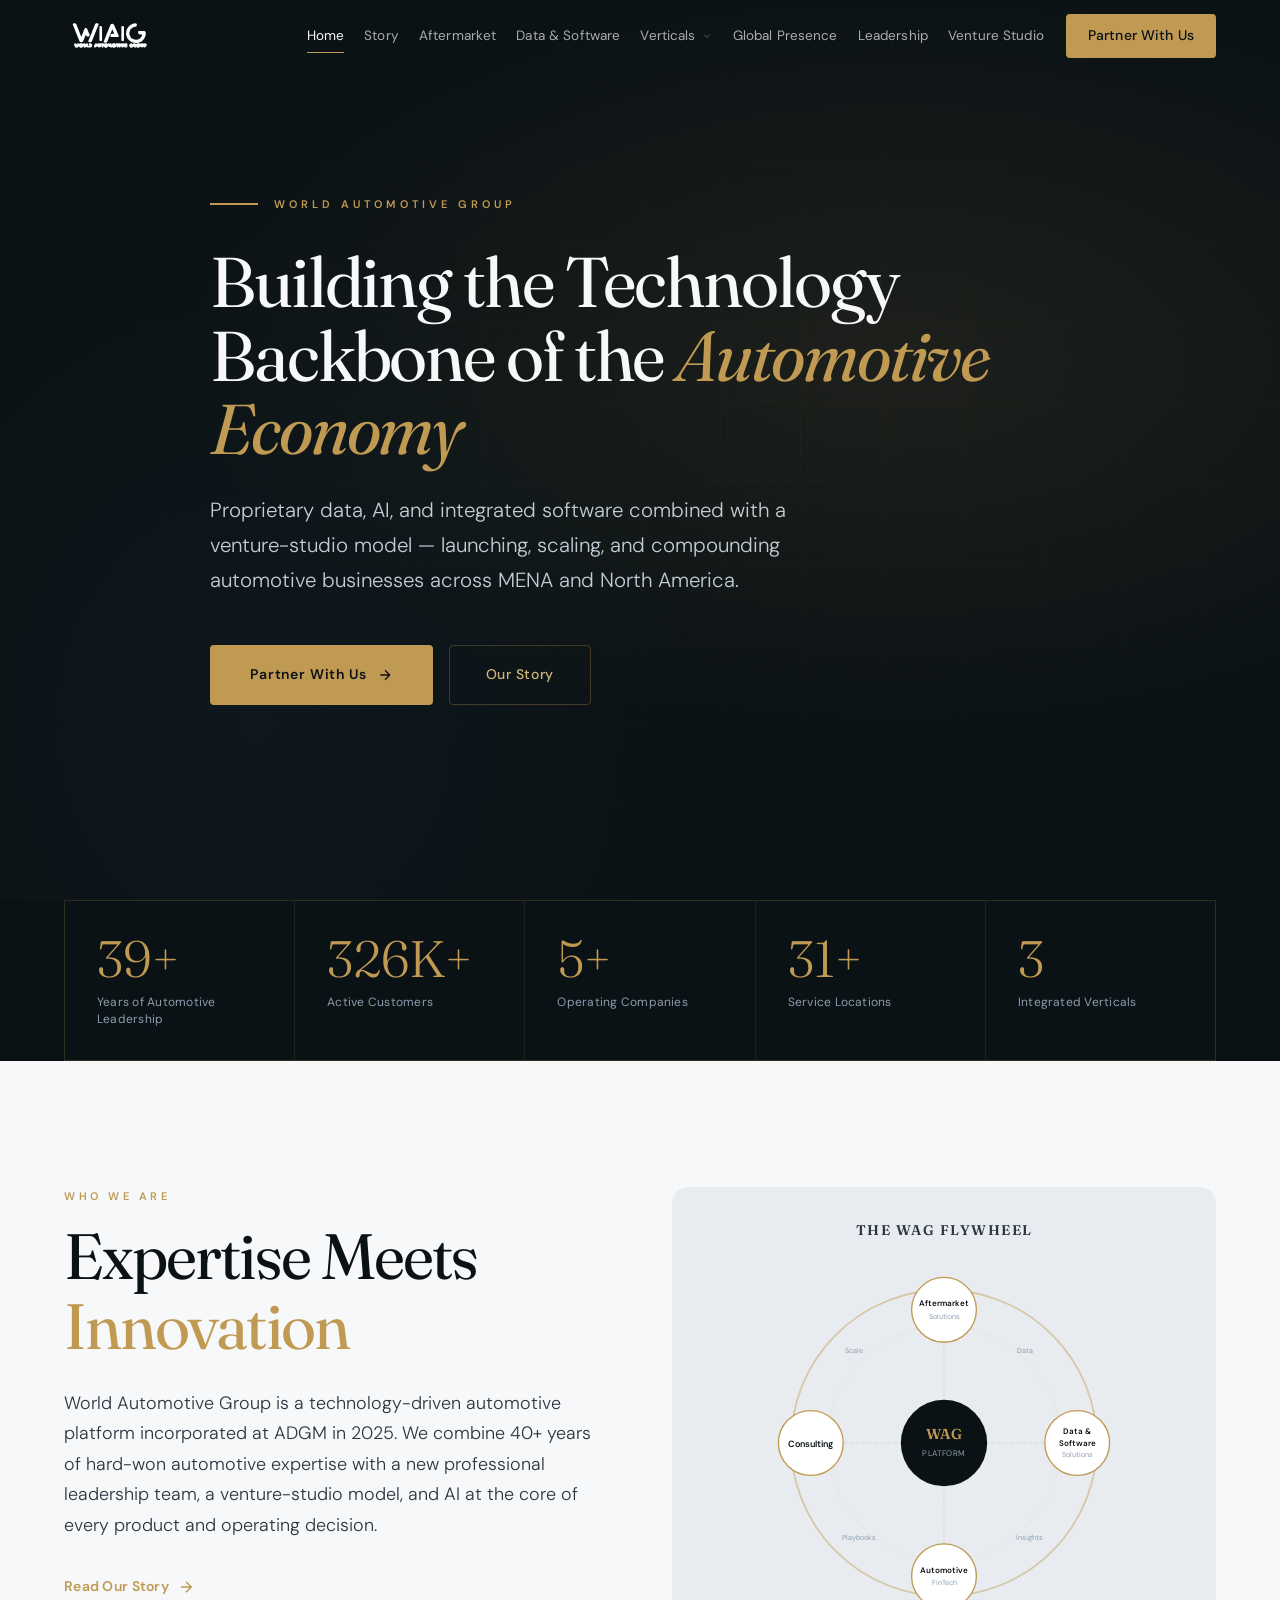
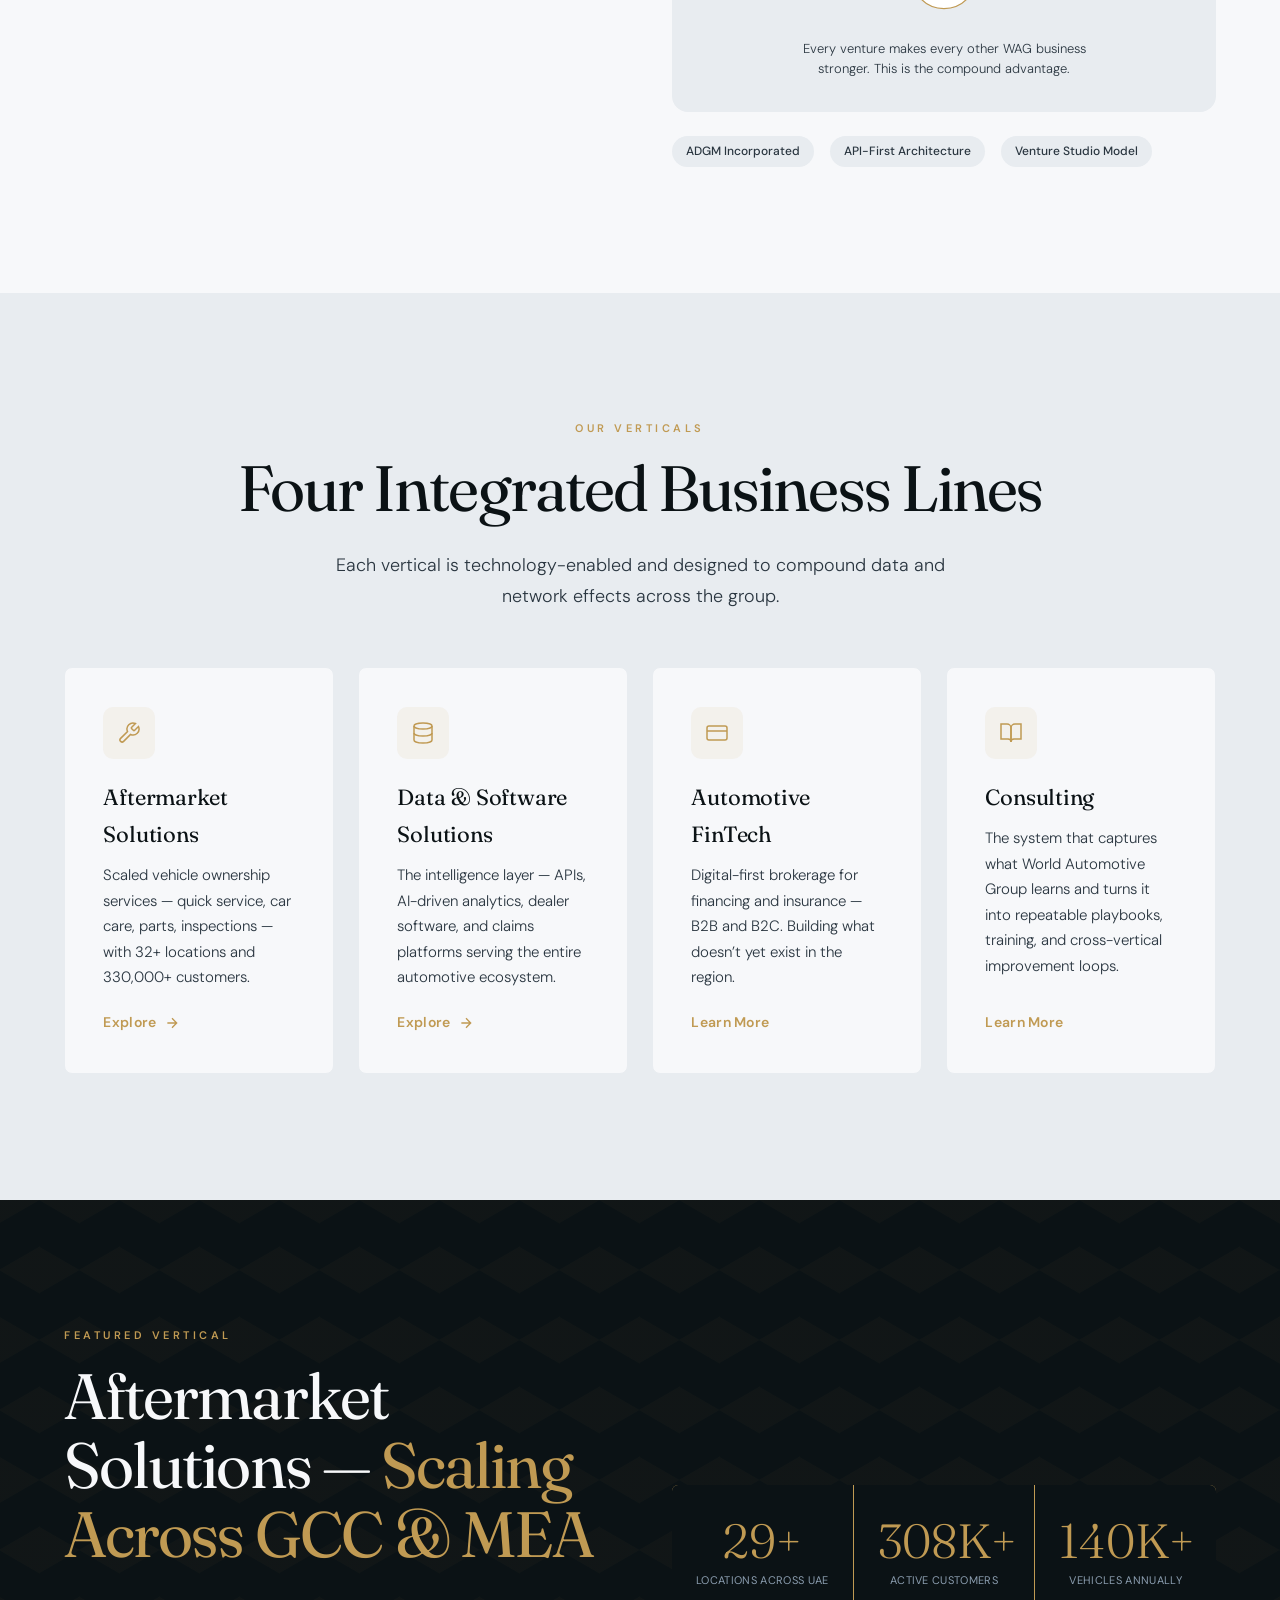
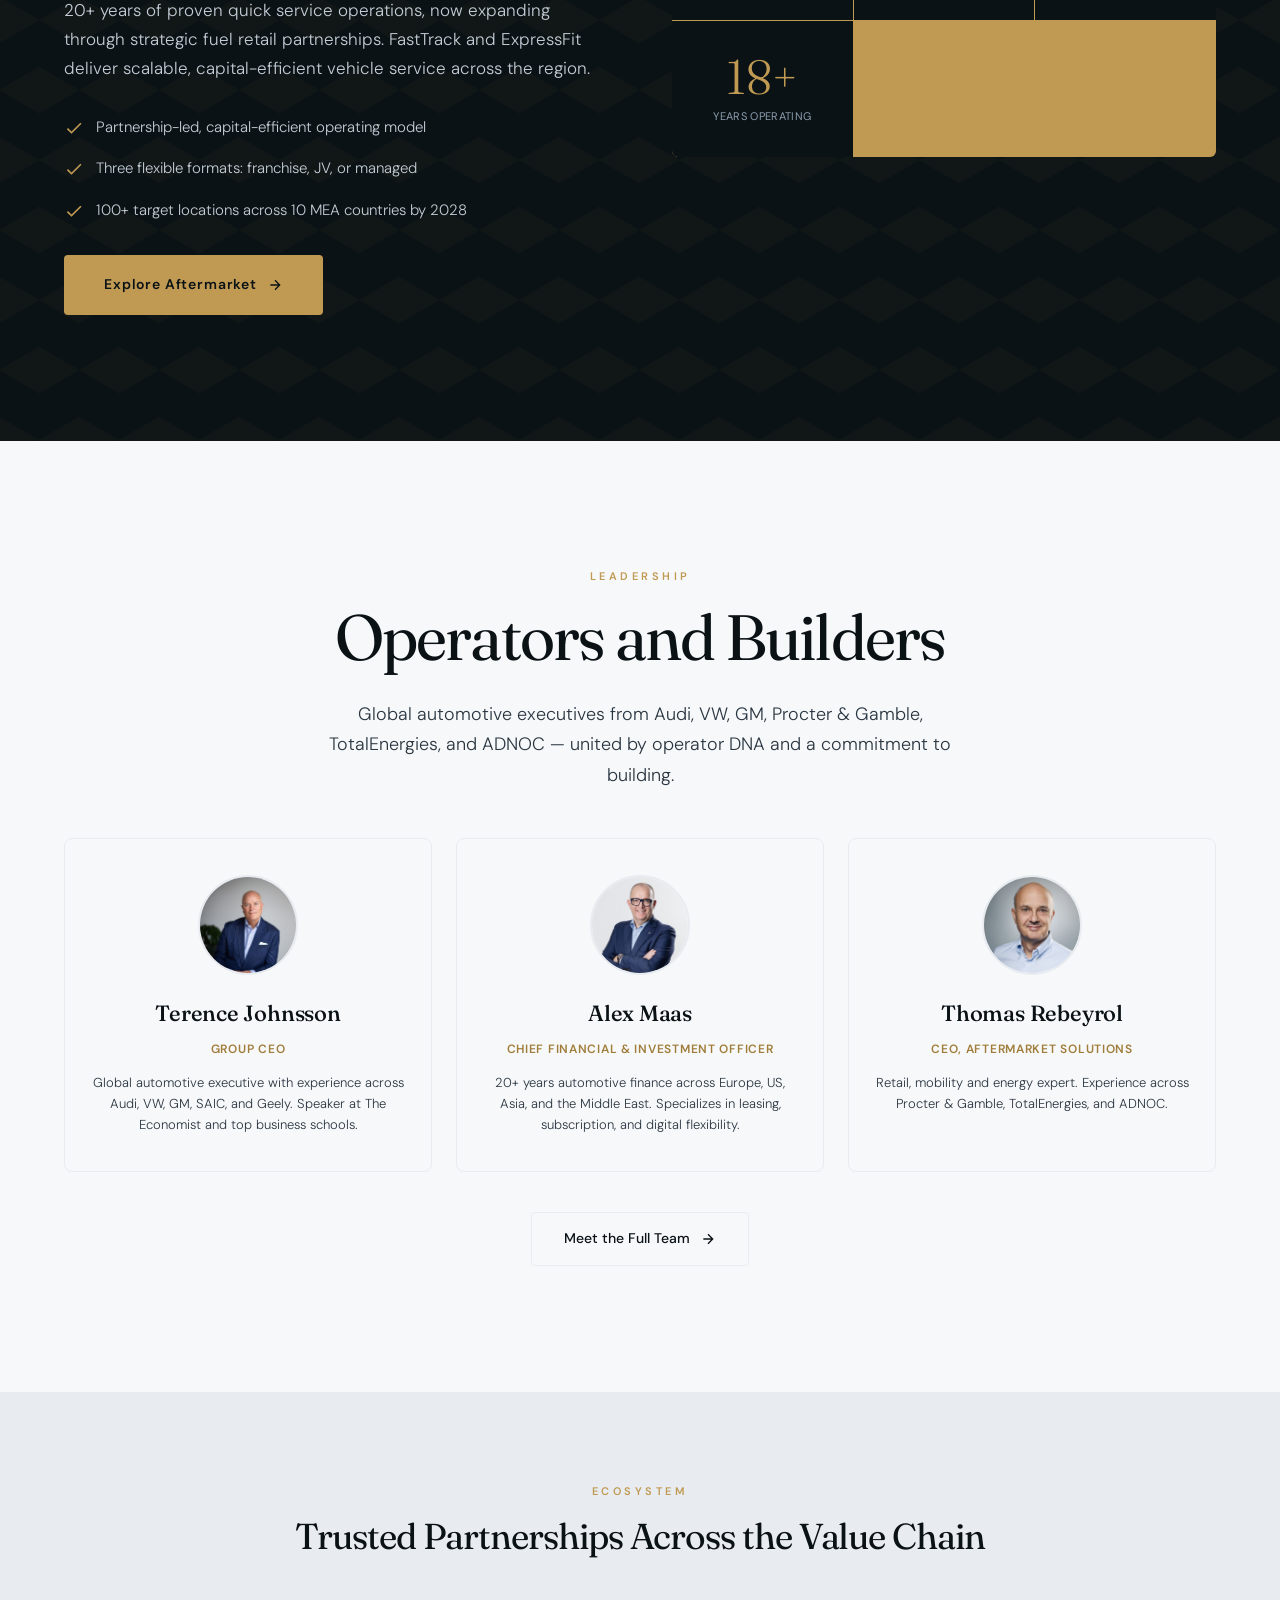
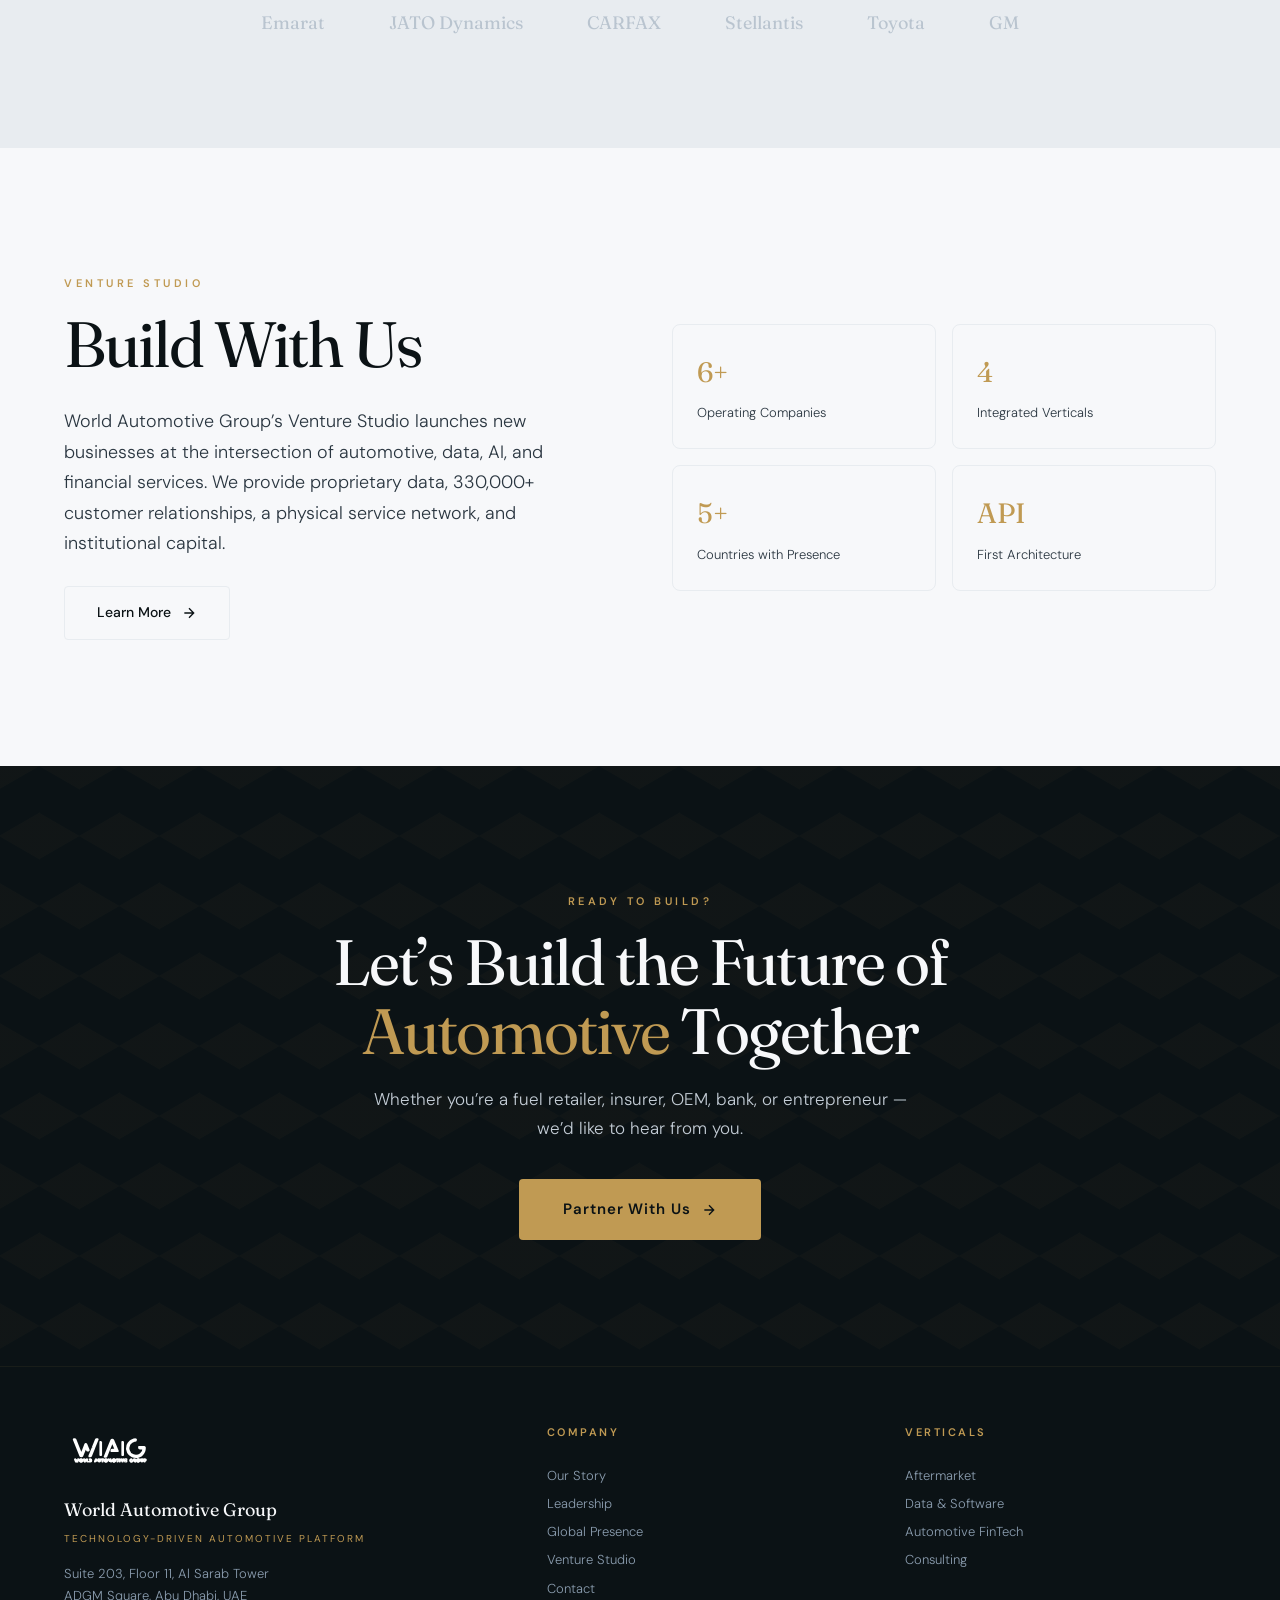
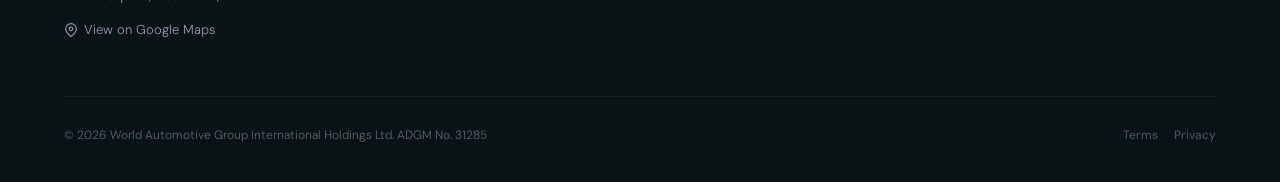
==== index.html @ dc9c2067 "Bolder: amplify visual confidence and typographic drama - Hero heading: 64px → 80px max, tighter lin" ====
<!DOCTYPE html>
<html lang="en">
<head>
<meta charset="UTF-8">
<link rel="icon" href="favicon.svg" type="image/svg+xml">
    <meta name="viewport" content="width=device-width, initial-scale=1.0">
<meta name="theme-color" content="#0B1215">
<title>World Automotive Group — Technology-Driven Automotive Platform</title>
<meta name="description" content="World Automotive Group (WAG) is building the technology and data backbone of the automotive economy across MENA and North America.">
<link rel="canonical" href="https://worldauto.group/index.html">
<link rel="preconnect" href="https://fonts.googleapis.com">
<link rel="preload" as="style" href="https://fonts.googleapis.com/css2?family=DM+Sans:ital,opsz,wght@0,9..40,300;0,9..40,400;0,9..40,500;0,9..40,600;1,9..40,300;1,9..40,400&family=Fraunces:ital,opsz,wght@0,9..144,300;0,9..144,400;0,9..144,500;0,9..144,600;0,9..144,700;1,9..144,300;1,9..144,400&display=swap">
<link rel="preconnect" href="https://fonts.gstatic.com" crossorigin>
<link href="https://fonts.googleapis.com/css2?family=DM+Sans:ital,opsz,wght@0,9..40,300;0,9..40,400;0,9..40,500;0,9..40,600;1,9..40,300;1,9..40,400&family=Fraunces:ital,opsz,wght@0,9..144,300;0,9..144,400;0,9..144,500;0,9..144,600;0,9..144,700;1,9..144,300;1,9..144,400&display=swap" rel="stylesheet">
<link rel="stylesheet" href="styles.css">
<style>
/* ═══════ HOME-SPECIFIC STYLES ═══════ */
.hero {
  min-height: 100vh;
  display: flex;
  align-items: center;
  background: var(--coal);
  position: relative;
  overflow: hidden;
}
.hero::before {
  content: '';
  position: absolute;
  inset: 0;
  background:
    radial-gradient(ellipse 80% 60% at 70% 40%, rgba(192, 154, 83, 0.1) 0%, transparent 70%),
    radial-gradient(ellipse 50% 80% at 20% 80%, rgba(58, 124, 165, 0.05) 0%, transparent 70%);
}
.hero-grid {
  position: absolute;
  inset: 0;
  background-image:
    linear-gradient(rgba(192, 154, 83, 0.03) 1px, transparent 1px),
    linear-gradient(90deg, rgba(192, 154, 83, 0.03) 1px, transparent 1px);
  background-size: 80px 80px;
  mask-image: radial-gradient(ellipse 70% 60% at 60% 50%, black, transparent);
}
.hero .container { position: relative; z-index: 1; }
.hero-label {
  font-family: var(--font-body);
  font-size: 11px;
  letter-spacing: 4px;
  text-transform: uppercase;
  color: var(--gold);
  font-weight: 600;
  margin-bottom: 32px;
  display: flex;
  align-items: center;
  gap: 16px;
}
.hero-label::before {
  content: '';
  width: 48px;
  height: 2px;
  background: var(--gold);
}
.hero-heading {
  font-family: var(--font-display);
  font-size: clamp(40px, 5.5vw, 80px);
  font-weight: 400;
  color: var(--white);
  line-height: 1.04;
  letter-spacing: -0.03em;
  margin-bottom: 28px;
  max-width: 860px;
}
.hero-heading em { font-style: italic; color: var(--gold); }
.hero-sub {
  font-size: clamp(17px, 1.6vw, 21px);
  color: var(--silver);
  line-height: 1.7;
  max-width: 600px;
  font-weight: 300;
  margin-bottom: 48px;
}
.hero-btns { display: flex; gap: 16px; flex-wrap: wrap; }

/* Flywheel visual */
.flywheel-section { position: relative; }
.flywheel-wrap {
  display: flex;
  justify-content: center;
  padding: 40px 0;
}
.flywheel {
  display: grid;
  grid-template-columns: 1fr 1fr;
  gap: 2px;
  max-width: 600px;
  width: 100%;
  background: rgba(192, 154, 83, 0.15);
  border-radius: 12px;
  overflow: hidden;
}
.flywheel-cell {
  background: var(--coal);
  padding: 32px 28px;
  position: relative;
}
.flywheel-cell::after {
  content: '→';
  position: absolute;
  bottom: 8px;
  right: 12px;
  color: var(--gold);
  font-size: 18px;
  opacity: 0.4;
}
.flywheel-cell:last-child::after { content: '↻'; }
.flywheel-step {
  font-size: 11px;
  text-transform: uppercase;
  letter-spacing: 2px;
  color: var(--gold);
  margin-bottom: 8px;
}
.flywheel-text {
  font-size: 15px;
  color: var(--silver);
  font-weight: 300;
  line-height: 1.5;
}

/* Verticals cards */
.vertical-card {
  padding: clamp(28px, 3vw, 40px);
  border: 1px solid var(--pearl);
  border-radius: 8px;
  transition: border-color 0.4s, box-shadow 0.4s, transform 0.3s;
  position: relative;
  overflow: hidden;
  display: flex;
  flex-direction: column;
}
.vertical-card:hover {
  border-color: var(--gold);
  box-shadow: 0 8px 32px rgba(0, 0, 0, 0.04);
  transform: translateY(-4px);
}
.vertical-card::before {
  content: '';
  position: absolute;
  top: 0; left: 0; right: 0;
  height: 3px;
  background: var(--gold);
  transform: scaleX(0);
  transform-origin: left;
  transition: transform 0.5s var(--ease-out);
}
.vertical-card:hover::before { transform: scaleX(1); }
.vertical-icon {
  width: 52px; height: 52px;
  background: rgba(192, 154, 83, 0.08);
  border-radius: 10px;
  display: flex;
  align-items: center;
  justify-content: center;
  margin-bottom: 20px;
}
.vertical-title {
  font-family: var(--font-display);
  font-size: 22px;
  font-weight: 400;
  color: var(--coal);
  margin-bottom: 10px;
}
.vertical-desc {
  font-size: 15px;
  color: var(--slate);
  font-weight: 300;
  line-height: 1.7;
  margin-bottom: 20px;
  flex: 1;
}
.vertical-tags { display: flex; flex-wrap: wrap; gap: 6px; margin-bottom: 20px; }

/* Partner logos strip */
.partners-strip {
  display: flex;
  align-items: center;
  justify-content: center;
  gap: clamp(32px, 5vw, 64px);
  flex-wrap: wrap;
  padding: 20px 0;
}
.partner-name {
  font-family: var(--font-display);
  font-size: 18px;
  color: var(--mist);
  font-weight: 400;
  opacity: 0.5;
  transition: opacity 0.3s;
}
.partner-name:hover { opacity: 0.8; }

@media (max-width: 900px) {
  .flywheel { grid-template-columns: 1fr; }
}
</style>

<!-- Open Graph / Social -->
<meta property="og:type" content="website">
<meta property="og:site_name" content="World Automotive Group">
<meta property="og:title" content="World Automotive Group — Technology-Driven Automotive Platform">
<meta property="og:description" content="WAG is building the technology and data backbone of the automotive economy across MENA and North America.">
<meta property="og:url" content="https://worldauto.group/index.html">
<meta property="og:image" content="https://worldauto.group/og-image.png">
<meta name="twitter:card" content="summary_large_image">
<meta name="twitter:title" content="World Automotive Group — Technology-Driven Automotive Platform">
<meta name="twitter:description" content="WAG is building the technology and data backbone of the automotive economy across MENA and North America.">
<meta name="twitter:image" content="https://worldauto.group/og-image.png">

<!-- Structured Data -->
<script type="application/ld+json">
{
  "@context": "https://schema.org",
  "@type": "Organization",
  "name": "World Automotive Group",
  "alternateName": "WAG",
  "url": "https://worldauto.group",
  "logo": "https://worldauto.group/wag-logo.svg",
  "description": "Technology-driven automotive platform building the data and technology backbone of the automotive economy across MENA and North America.",
  "foundingDate": "2024",
  "address": {
    "@type": "PostalAddress",
    "streetAddress": "Suite 203, Floor 11, Al Sarab Tower, ADGM Square",
    "addressLocality": "Abu Dhabi",
    "addressCountry": "AE"
  },
  "contactPoint": {
    "@type": "ContactPoint",
    "telephone": "+971-04-339-5922",
    "contactType": "general",
    "email": "info@wag-me.com"
  },
  "numberOfEmployees": {
    "@type": "QuantitativeValue",
    "minValue": 50
  },
  "areaServed": ["Middle East", "North Africa", "West Africa", "North America"],
  "knowsAbout": ["Automotive Aftermarket", "Automotive Data Analytics", "Dealer Software", "Insurance Claims Management", "Automotive FinTech", "Vehicle Service"],
  "sameAs": []
}
</script>
<script type="application/ld+json">
{
  "@context": "https://schema.org",
  "@type": "WebSite",
  "name": "World Automotive Group",
  "url": "https://worldauto.group"
}
</script>
</head>
<body>
<a href="#main" class="skip-link">Skip to content</a>

<!-- ═══════ NAV ═══════ -->
<div class="scroll-progress" id="scrollProgress"></div>
<nav class="nav" id="nav">
  <div class="nav-inner">
    <a href="index.html" class="nav-logo">
      <img src="wag-logo.svg" alt="World Automotive Group" class="nav-logo-img" width="92" height="56">
    </a>
    <button class="nav-toggle" id="navToggle" aria-label="Open menu" aria-expanded="false"><span></span><span></span><span></span></button>
    <div class="nav-links" id="navLinks">
      <a href="index.html">Home</a>
      <a href="about.html">Story</a>
      <a href="aftermarket.html">Aftermarket</a>
      <a href="data-software.html">Data &amp; Software</a>
      <div class="nav-dropdown">
        <button class="nav-dropdown-toggle" aria-haspopup="true" aria-expanded="false">Verticals <svg width="12" height="12" viewBox="0 0 24 24" fill="none" stroke="currentColor" stroke-width="2"><polyline points="6 9 12 15 18 9"/></svg></button>
        <div class="nav-dropdown-menu">
          <a href="aftermarket.html">Aftermarket</a>
          <a href="data-software.html">Data &amp; Software</a>
          <a href="fintech.html">Automotive FinTech</a>
          <a href="consulting.html">Consulting</a>
        </div>
      </div>
      <a href="presence.html">Global Presence</a>
      <a href="leadership.html">Leadership</a>
      <a href="venture-studio.html">Venture Studio</a>
      <a href="contact.html" class="nav-cta">Partner With Us</a>
    </div>
  </div>
</nav>
<div class="nav-overlay" id="navOverlay"></div>
<main id="main">

<!-- ═══════ HERO ═══════ -->
<section class="hero">
  <div class="hero-grid"></div>
  <div class="container">
    <div class="hero-label">World Automotive Group</div>
    <h1 class="hero-heading reveal">
      Building the Technology Backbone of the <em>Automotive Economy</em>
    </h1>
    <p class="hero-sub reveal reveal-delay-1">
      Proprietary data, AI, and integrated software combined with a venture-studio model &mdash; launching, scaling, and compounding automotive businesses across MENA and North America.
    </p>
    <div class="hero-btns reveal reveal-delay-2">
      <a href="contact.html" class="btn-primary">
        Partner With Us
        <svg width="16" height="16" fill="none" stroke="currentColor" stroke-width="2" viewBox="0 0 24 24"><path d="M5 12h14m-7-7 7 7-7 7"/></svg>
      </a>
      <a href="about.html" class="btn-secondary">Our Story</a>
    </div>
  </div>
</section>

<!-- ═══════ PROOF STRIP ═══════ -->
<section class="bg-coal">
  <div class="container">
    <div class="stat-grid stat-grid-5 reveal">
      <div class="stat-cell">
        <div class="stat-num" data-count="40" data-suffix="+">40+</div>
        <div class="stat-label">Years of Automotive Leadership</div>
      </div>
      <div class="stat-cell">
        <div class="stat-num" data-count="330" data-suffix="K+" data-prefix="">330K+</div>
        <div class="stat-label">Active Customers</div>
      </div>
      <div class="stat-cell">
        <div class="stat-num" data-count="6" data-suffix="+">6+</div>
        <div class="stat-label">Operating Companies</div>
      </div>
      <div class="stat-cell">
        <div class="stat-num" data-count="32" data-suffix="+">32+</div>
        <div class="stat-label">Service Locations</div>
      </div>
      <div class="stat-cell">
        <div class="stat-num" data-count="4">4</div>
        <div class="stat-label">Integrated Verticals</div>
      </div>
    </div>
  </div>
</section>

<!-- ═══════ ABOUT SNAPSHOT ═══════ -->
<section class="section-pad bg-white">
  <div class="container">
    <div class="two-col">
      <div class="reveal">
        <span class="label">Who We Are</span>
        <h2 class="section-heading">Expertise Meets <span class="text-gold">Innovation</span></h2>
        <p class="section-subhead" style="max-width:none">
          World Automotive Group is a technology-driven automotive platform incorporated at ADGM in 2025. We combine 40+ years of hard-won automotive expertise with a new professional leadership team, a venture-studio model, and AI at the core of every product and operating decision.
        </p>
        <div style="margin-top: 32px;">
          <a href="about.html" class="btn-arrow">
            Read Our Story
            <svg width="18" height="18" fill="none" stroke="currentColor" stroke-width="2" viewBox="0 0 24 24"><path d="M5 12h14m-7-7 7 7-7 7"/></svg>
          </a>
        </div>
      </div>
      <div class="reveal reveal-delay-2">
        <div style="padding: 32px; background: var(--pearl); border-radius: 16px; text-align: center;">
          <div style="font-family: var(--font-display); font-size: 14px; font-weight: 600; color: var(--slate); letter-spacing: 1.5px; text-transform: uppercase; margin-bottom: 20px;">The WAG Flywheel</div>
          <svg viewBox="0 0 400 400" fill="none" xmlns="http://www.w3.org/2000/svg" style="width: 100%; max-width: 360px; margin: 0 auto; display: block;">
            <!-- Outer ring -->
            <circle cx="200" cy="200" r="170" stroke="#C09A53" stroke-width="1.5" opacity="0.2"/>
            <circle cx="200" cy="200" r="130" stroke="#C09A53" stroke-width="1" opacity="0.1"/>

            <!-- Curved arrows (flywheel motion) -->
            <path d="M200 30 A170 170 0 0 1 370 200" stroke="#C09A53" stroke-width="2" fill="none" opacity="0.35" stroke-linecap="round"/>
            <path d="M370 200 A170 170 0 0 1 200 370" stroke="#C09A53" stroke-width="2" fill="none" opacity="0.35" stroke-linecap="round"/>
            <path d="M200 370 A170 170 0 0 1 30 200" stroke="#C09A53" stroke-width="2" fill="none" opacity="0.35" stroke-linecap="round"/>
            <path d="M30 200 A170 170 0 0 1 200 30" stroke="#C09A53" stroke-width="2" fill="none" opacity="0.35" stroke-linecap="round"/>

            <!-- Arrow heads -->
            <polygon points="365,188 375,200 355,200" fill="#C09A53" opacity="0.5"/>
            <polygon points="212,365 200,375 200,355" fill="#C09A53" opacity="0.5"/>
            <polygon points="35,212 25,200 45,200" fill="#C09A53" opacity="0.5"/>
            <polygon points="188,35 200,25 200,45" fill="#C09A53" opacity="0.5"/>

            <!-- Center WAG hub -->
            <circle cx="200" cy="200" r="48" fill="#0B1215"/>
            <text x="200" y="196" text-anchor="middle" font-family="Fraunces, serif" font-size="16" font-weight="600" fill="#C09A53">WAG</text>
            <text x="200" y="214" text-anchor="middle" font-family="DM Sans, sans-serif" font-size="9" fill="#8B9DAF" letter-spacing="0.5">PLATFORM</text>

            <!-- Top: Aftermarket -->
            <circle cx="200" cy="52" r="36" fill="#fff" stroke="#C09A53" stroke-width="1.5"/>
            <text x="200" y="48" text-anchor="middle" font-family="DM Sans, sans-serif" font-size="9" font-weight="600" fill="#0B1215">Aftermarket</text>
            <text x="200" y="62" text-anchor="middle" font-family="DM Sans, sans-serif" font-size="8" fill="#8B9DAF">Solutions</text>

            <!-- Right: Data & Software -->
            <circle cx="348" cy="200" r="36" fill="#fff" stroke="#C09A53" stroke-width="1.5"/>
            <text x="348" y="190" text-anchor="middle" font-family="DM Sans, sans-serif" font-size="9" font-weight="600" fill="#0B1215">Data &amp;</text>
            <text x="348" y="203" text-anchor="middle" font-family="DM Sans, sans-serif" font-size="9" font-weight="600" fill="#0B1215">Software</text>
            <text x="348" y="216" text-anchor="middle" font-family="DM Sans, sans-serif" font-size="8" fill="#8B9DAF">Solutions</text>

            <!-- Bottom: FinTech -->
            <circle cx="200" cy="348" r="36" fill="#fff" stroke="#C09A53" stroke-width="1.5"/>
            <text x="200" y="344" text-anchor="middle" font-family="DM Sans, sans-serif" font-size="9" font-weight="600" fill="#0B1215">Automotive</text>
            <text x="200" y="358" text-anchor="middle" font-family="DM Sans, sans-serif" font-size="8" fill="#8B9DAF">FinTech</text>

            <!-- Left: Consulting -->
            <circle cx="52" cy="200" r="36" fill="#fff" stroke="#C09A53" stroke-width="1.5"/>
            <text x="52" y="204" text-anchor="middle" font-family="DM Sans, sans-serif" font-size="10" font-weight="600" fill="#0B1215">Consulting</text>

            <!-- Connection lines to center -->
            <line x1="200" y1="88" x2="200" y2="152" stroke="#C09A53" stroke-width="1" opacity="0.3" stroke-dasharray="4 3"/>
            <line x1="312" y1="200" x2="248" y2="200" stroke="#C09A53" stroke-width="1" opacity="0.3" stroke-dasharray="4 3"/>
            <line x1="200" y1="312" x2="200" y2="248" stroke="#C09A53" stroke-width="1" opacity="0.3" stroke-dasharray="4 3"/>
            <line x1="88" y1="200" x2="152" y2="200" stroke="#C09A53" stroke-width="1" opacity="0.3" stroke-dasharray="4 3"/>

            <!-- Flow labels along arcs -->
            <text x="290" y="100" text-anchor="middle" font-family="DM Sans, sans-serif" font-size="8" fill="#8B9DAF" transform="rotate(0)">Data</text>
            <text x="295" y="308" text-anchor="middle" font-family="DM Sans, sans-serif" font-size="8" fill="#8B9DAF">Insights</text>
            <text x="105" y="308" text-anchor="middle" font-family="DM Sans, sans-serif" font-size="8" fill="#8B9DAF">Playbooks</text>
            <text x="100" y="100" text-anchor="middle" font-family="DM Sans, sans-serif" font-size="8" fill="#8B9DAF">Scale</text>
          </svg>
          <div style="font-size: 13px; color: var(--slate); line-height: 1.6; font-weight: 300; margin-top: 16px; max-width: 300px; margin-left: auto; margin-right: auto;">
            Every venture makes every other WAG business stronger. This is the compound advantage.
          </div>
        </div>
        <div style="margin-top: 24px; display: flex; gap: 16px; flex-wrap: wrap;">
          <span class="tag">ADGM Incorporated</span>
          <span class="tag">API-First Architecture</span>
          <span class="tag">Venture Studio Model</span>
        </div>
      </div>
    </div>
  </div>
</section>

<!-- ═══════ VERTICALS ═══════ -->
<section class="section-pad" style="background: var(--pearl);">
  <div class="container">
    <div style="text-align: center; margin-bottom: 56px;">
      <span class="label reveal">Our Verticals</span>
      <h2 class="section-heading reveal reveal-delay-1">Four Integrated Business Lines</h2>
      <p class="section-subhead reveal reveal-delay-2" style="margin: 0 auto;">
        Each vertical is technology-enabled and designed to compound data and network effects across the group.
      </p>
    </div>

    <div class="four-col">
      <!-- Aftermarket -->
      <a href="aftermarket.html" class="vertical-card reveal reveal-delay-1" style="text-decoration:none;">
        <div class="vertical-icon">
          <svg width="24" height="24" fill="none" stroke="var(--gold)" stroke-width="1.5" viewBox="0 0 24 24"><path d="M14.7 6.3a1 1 0 0 0 0 1.4l1.6 1.6a1 1 0 0 0 1.4 0l3.77-3.77a6 6 0 0 1-7.94 7.94l-6.91 6.91a2.12 2.12 0 0 1-3-3l6.91-6.91a6 6 0 0 1 7.94-7.94l-3.76 3.76z"/></svg>
        </div>
        <div class="vertical-title">Aftermarket Solutions</div>
        <p class="vertical-desc">Scaled vehicle ownership services &mdash; quick service, car care, parts, inspections &mdash; with 32+ locations and 330,000+ customers.</p>
        <span class="btn-arrow">
          Explore
          <svg width="16" height="16" fill="none" stroke="currentColor" stroke-width="2" viewBox="0 0 24 24"><path d="M5 12h14m-7-7 7 7-7 7"/></svg>
        </span>
      </a>

      <!-- Data & Software -->
      <a href="data-software.html" class="vertical-card reveal reveal-delay-2" style="text-decoration:none;">
        <div class="vertical-icon">
          <svg width="24" height="24" fill="none" stroke="var(--gold)" stroke-width="1.5" viewBox="0 0 24 24"><ellipse cx="12" cy="5" rx="9" ry="3"/><path d="M21 12c0 1.66-4 3-9 3s-9-1.34-9-3"/><path d="M3 5v14c0 1.66 4 3 9 3s9-1.34 9-3V5"/></svg>
        </div>
        <div class="vertical-title">Data &amp; Software Solutions</div>
        <p class="vertical-desc">The intelligence layer &mdash; APIs, AI-driven analytics, dealer software, and claims platforms serving the entire automotive ecosystem.</p>
        <span class="btn-arrow">
          Explore
          <svg width="16" height="16" fill="none" stroke="currentColor" stroke-width="2" viewBox="0 0 24 24"><path d="M5 12h14m-7-7 7 7-7 7"/></svg>
        </span>
      </a>

      <!-- Fintech -->
      <a href="fintech.html" class="vertical-card reveal reveal-delay-3" style="text-decoration:none;">
        <div class="vertical-icon">
          <svg width="24" height="24" fill="none" stroke="var(--gold)" stroke-width="1.5" viewBox="0 0 24 24"><rect x="2" y="5" width="20" height="14" rx="2"/><path d="M2 10h20"/></svg>
        </div>
        <div class="vertical-title">Automotive FinTech</div>
        <p class="vertical-desc">Digital-first brokerage for financing and insurance &mdash; B2B and B2C. Building what doesn&rsquo;t yet exist in the region.</p>
        <span class="btn-arrow">Learn More</span>
      </a>

      <!-- Consulting -->
      <a href="consulting.html" class="vertical-card reveal reveal-delay-4" style="text-decoration:none;">
        <div class="vertical-icon">
          <svg width="24" height="24" fill="none" stroke="var(--gold)" stroke-width="1.5" viewBox="0 0 24 24"><path d="M2 3h6a4 4 0 0 1 4 4v14a3 3 0 0 0-3-3H2z"/><path d="M22 3h-6a4 4 0 0 0-4 4v14a3 3 0 0 1 3-3h7z"/></svg>
        </div>
        <div class="vertical-title">Consulting</div>
        <p class="vertical-desc">The system that captures what World Automotive Group learns and turns it into repeatable playbooks, training, and cross-vertical improvement loops.</p>
        <span class="btn-arrow">Learn More</span>
      </a>
    </div>
  </div>
</section>

<!-- ═══════ AFTERMARKET HIGHLIGHT (key for ADNOC) ═══════ -->
<section class="section-pad bg-coal" style="position: relative; overflow: hidden;">
  <div class="geo-pattern"></div>
  <div class="container" style="position: relative; z-index: 1;">
    <div class="two-col" style="align-items: center;">
      <div class="reveal">
        <span class="label">Featured Vertical</span>
        <h2 class="section-heading text-white">Aftermarket Solutions &mdash; <span class="text-gold">Scaling Across GCC &amp; MEA</span></h2>
        <p style="font-size: 17px; color: var(--silver); font-weight: 300; line-height: 1.7; margin-bottom: 32px;">
          20+ years of proven quick service operations, now expanding through strategic fuel retail partnerships. FastTrack and ExpressFit deliver scalable, capital-efficient vehicle service across the region.
        </p>
        <div style="display: flex; flex-direction: column; gap: 16px; margin-bottom: 32px;">
          <div style="display: flex; align-items: center; gap: 12px;">
            <svg width="20" height="20" fill="var(--gold)" viewBox="0 0 24 24"><path d="M9 16.17L4.83 12l-1.42 1.41L9 19 21 7l-1.41-1.41z"/></svg>
            <span style="color: var(--silver); font-size: 15px; font-weight: 300;">Partnership-led, capital-efficient operating model</span>
          </div>
          <div style="display: flex; align-items: center; gap: 12px;">
            <svg width="20" height="20" fill="var(--gold)" viewBox="0 0 24 24"><path d="M9 16.17L4.83 12l-1.42 1.41L9 19 21 7l-1.41-1.41z"/></svg>
            <span style="color: var(--silver); font-size: 15px; font-weight: 300;">Three flexible formats: franchise, JV, or managed</span>
          </div>
          <div style="display: flex; align-items: center; gap: 12px;">
            <svg width="20" height="20" fill="var(--gold)" viewBox="0 0 24 24"><path d="M9 16.17L4.83 12l-1.42 1.41L9 19 21 7l-1.41-1.41z"/></svg>
            <span style="color: var(--silver); font-size: 15px; font-weight: 300;">100+ target locations across 10 MEA countries by 2028</span>
          </div>
        </div>
        <a href="aftermarket.html" class="btn-primary">
          Explore Aftermarket
          <svg width="16" height="16" fill="none" stroke="currentColor" stroke-width="2" viewBox="0 0 24 24"><path d="M5 12h14m-7-7 7 7-7 7"/></svg>
        </a>
      </div>

      <div class="reveal reveal-delay-2">
        <div class="proof-strip">
          <div class="proof-item">
            <div class="proof-num" data-count="32" data-suffix="+">32+</div>
            <div class="proof-label">Locations across UAE</div>
          </div>
          <div class="proof-item">
            <div class="proof-num" data-count="330" data-suffix="K+">330K+</div>
            <div class="proof-label">Active Customers</div>
          </div>
          <div class="proof-item">
            <div class="proof-num" data-count="150" data-suffix="K+">150K+</div>
            <div class="proof-label">Vehicles Annually</div>
          </div>
          <div class="proof-item">
            <div class="proof-num" data-count="20" data-suffix="+">20+</div>
            <div class="proof-label">Years Operating</div>
          </div>
        </div>
      </div>
    </div>
  </div>
</section>

<!-- ═══════ LEADERSHIP PREVIEW ═══════ -->
<section class="section-pad bg-white">
  <div class="container">
    <div style="text-align: center; margin-bottom: 48px;">
      <span class="label reveal">Leadership</span>
      <h2 class="section-heading reveal reveal-delay-1">Operators and Builders</h2>
      <p class="section-subhead reveal reveal-delay-2" style="margin: 0 auto;">
        Global automotive executives from Audi, VW, GM, Procter &amp; Gamble, TotalEnergies, and ADNOC &mdash; united by operator DNA and a commitment to building.
      </p>
    </div>

    <div class="three-col" style="margin-bottom: 40px;">
      <div class="leader-card reveal reveal-delay-1">
        <img src="profile photos/Terence.jpeg" alt="Terence Johnsson" class="leader-photo" width="100" height="100" loading="lazy">
        <div class="leader-name">Terence Johnsson</div>
        <div class="leader-title">Group CEO</div>
        <p class="leader-bio">Global automotive executive with experience across Audi, VW, GM, SAIC, and Geely. Speaker at The Economist and top business schools.</p>
      </div>
      <div class="leader-card reveal reveal-delay-2">
        <img src="profile photos/Alexander.jpeg" alt="Alex Maas" class="leader-photo" width="100" height="100" loading="lazy">
        <div class="leader-name">Alex Maas</div>
        <div class="leader-title">Chief Financial &amp; Investment Officer</div>
        <p class="leader-bio">20+ years automotive finance across Europe, US, Asia, and the Middle East. Specializes in leasing, subscription, and digital flexibility.</p>
      </div>
      <div class="leader-card reveal reveal-delay-3">
        <img src="profile photos/Thomas.jpeg" alt="Thomas Rebeyrol" class="leader-photo" width="100" height="100" loading="lazy">
        <div class="leader-name">Thomas Rebeyrol</div>
        <div class="leader-title">CEO, Aftermarket Solutions</div>
        <p class="leader-bio">Retail, mobility and energy expert. Experience across Procter &amp; Gamble, TotalEnergies, and ADNOC.</p>
      </div>
    </div>

    <div style="text-align: center;">
      <a href="leadership.html" class="btn-outline-dark">
        Meet the Full Team
        <svg width="16" height="16" fill="none" stroke="currentColor" stroke-width="2" viewBox="0 0 24 24"><path d="M5 12h14m-7-7 7 7-7 7"/></svg>
      </a>
    </div>
  </div>
</section>

<!-- ═══════ PARTNERS ═══════ -->
<section class="section-pad-sm" style="background: var(--pearl);">
  <div class="container">
    <div style="text-align: center; margin-bottom: 32px;">
      <span class="label reveal">Ecosystem</span>
      <h2 class="section-heading reveal reveal-delay-1" style="font-size: clamp(24px, 3vw, 36px);">Trusted Partnerships Across the Value Chain</h2>
    </div>
    <div class="partners-strip reveal reveal-delay-2">
      <span class="partner-name">Emarat</span>
      <span class="partner-name">JATO Dynamics</span>
      <span class="partner-name">CARFAX</span>
      <span class="partner-name">Stellantis</span>
      <span class="partner-name">Toyota</span>
      <span class="partner-name">GM</span>
    </div>
  </div>
</section>

<!-- ═══════ VENTURE STUDIO TEASER ═══════ -->
<section class="section-pad bg-white">
  <div class="container">
    <div class="two-col" style="align-items: center;">
      <div class="reveal">
        <span class="label">Venture Studio</span>
        <h2 class="section-heading">Build With Us</h2>
        <p class="section-subhead" style="max-width: none;">
          World Automotive Group&rsquo;s Venture Studio launches new businesses at the intersection of automotive, data, AI, and financial services. We provide proprietary data, 330,000+ customer relationships, a physical service network, and institutional capital.
        </p>
        <div style="margin-top: 28px;">
          <a href="venture-studio.html" class="btn-outline-dark">
            Learn More
            <svg width="16" height="16" fill="none" stroke="currentColor" stroke-width="2" viewBox="0 0 24 24"><path d="M5 12h14m-7-7 7 7-7 7"/></svg>
          </a>
        </div>
      </div>
      <div class="reveal reveal-delay-2">
        <div style="display: grid; grid-template-columns: 1fr 1fr; gap: 16px;">
          <div style="padding: 24px; border: 1px solid var(--pearl); border-radius: 8px;">
            <div style="font-family: var(--font-display); font-size: 28px; color: var(--gold); margin-bottom: 6px;">6+</div>
            <div style="font-size: 13px; color: var(--slate); font-weight: 300;">Operating Companies</div>
          </div>
          <div style="padding: 24px; border: 1px solid var(--pearl); border-radius: 8px;">
            <div style="font-family: var(--font-display); font-size: 28px; color: var(--gold); margin-bottom: 6px;">4</div>
            <div style="font-size: 13px; color: var(--slate); font-weight: 300;">Integrated Verticals</div>
          </div>
          <div style="padding: 24px; border: 1px solid var(--pearl); border-radius: 8px;">
            <div style="font-family: var(--font-display); font-size: 28px; color: var(--gold); margin-bottom: 6px;">5+</div>
            <div style="font-size: 13px; color: var(--slate); font-weight: 300;">Countries with Presence</div>
          </div>
          <div style="padding: 24px; border: 1px solid var(--pearl); border-radius: 8px;">
            <div style="font-family: var(--font-display); font-size: 28px; color: var(--gold); margin-bottom: 6px;">API</div>
            <div style="font-size: 13px; color: var(--slate); font-weight: 300;">First Architecture</div>
          </div>
        </div>
      </div>
    </div>
  </div>
</section>

<!-- ═══════ CTA ═══════ -->
<section class="section-pad bg-coal" style="text-align: center; position: relative; overflow: hidden;">
  <div class="geo-pattern"></div>
  <div class="container" style="position: relative; z-index: 1;">
    <span class="label reveal">Ready to Build?</span>
    <h2 class="section-heading text-white reveal reveal-delay-1" style="max-width: 700px; margin: 0 auto 20px;">
      Let&rsquo;s Build the Future of <span class="text-gold">Automotive</span> Together
    </h2>
    <p style="font-size: 17px; color: var(--silver); font-weight: 300; max-width: 540px; margin: 0 auto 36px; line-height: 1.7;" class="reveal reveal-delay-2">
      Whether you&rsquo;re a fuel retailer, insurer, OEM, bank, or entrepreneur &mdash; we&rsquo;d like to hear from you.
    </p>
    <div class="reveal reveal-delay-3">
      <a href="contact.html" class="btn-primary" style="font-size: 15px; padding: 18px 44px;">
        Partner With Us
        <svg width="16" height="16" fill="none" stroke="currentColor" stroke-width="2" viewBox="0 0 24 24"><path d="M5 12h14m-7-7 7 7-7 7"/></svg>
      </a>
    </div>
  </div>
</section>

<!-- ═══════ FOOTER ═══════ -->
</main>
<footer class="footer">
  <div class="container">
    <div class="footer-grid">
      <div>
        <img src="wag-logo.svg" alt="World Automotive Group" class="footer-logo-img" width="92" height="56">
        <div class="footer-brand-name">World Automotive Group</div>
        <div class="footer-brand-sub">Technology-Driven Automotive Platform</div>
        <div class="footer-address">
          Suite 203, Floor 11, Al Sarab Tower<br>ADGM Square, Abu Dhabi, UAE
        </div>
        <div class="footer-address">
          <a href="https://maps.google.com/?q=Al+Sarab+Tower+ADGM+Square+Abu+Dhabi" target="_blank" rel="noopener">
            <svg width="14" height="14" viewBox="0 0 24 24" fill="none" stroke="currentColor" stroke-width="2"><path d="M21 10c0 7-9 13-9 13s-9-6-9-13a9 9 0 0 1 18 0z"/><circle cx="12" cy="10" r="3"/></svg>
            View on Google Maps
          </a>
        </div>
      </div>
      <div class="footer-col">
        <div class="footer-col-title">Company</div>
        <a href="about.html">Our Story</a>
        <a href="leadership.html">Leadership</a>
        <a href="presence.html">Global Presence</a>
        <a href="venture-studio.html">Venture Studio</a>
        <a href="contact.html">Contact</a>
      </div>
      <div class="footer-col">
        <div class="footer-col-title">Verticals</div>
        <a href="aftermarket.html">Aftermarket</a>
        <a href="data-software.html">Data &amp; Software</a>
        <a href="fintech.html">Automotive FinTech</a>
        <a href="consulting.html">Consulting</a>
      </div>
    </div>
    <div class="footer-bottom">
      <span class="footer-copy">&copy; 2026 World Automotive Group International Holdings Ltd. ADGM No. 31285</span>
      <span class="footer-legal-links">
        <a href="terms.html">Terms</a>
        <a href="privacy.html">Privacy</a>
      </span>
    </div>
  </div>
</footer>

<script defer src="script.js"></script>

<!-- Vercel Analytics -->
<script>
  window.va = window.va || function () { (window.vaq = window.vaq || []).push(arguments); };
</script>
<script defer src="/_vercel/insights/script.js"></script>
<script>
  window.si = window.si || function () { (window.siq = window.siq || []).push(arguments); };
</script>
<script defer src="/_vercel/speed-insights/script.js"></script>

</body>
</html>
---- styles.css ----
/* ═══════════════════════════════════════════════════════════════
   WAG Corporate — Shared Design System
   Palette: Deep charcoal + desert gold + clean whites
   Tone: Institutional authority with Middle Eastern refinement
   ═══════════════════════════════════════════════════════════════ */

*, *::before, *::after { margin: 0; padding: 0; box-sizing: border-box; }

/* ═══════ SKIP LINK ═══════ */
.skip-link {
  position: absolute;
  top: -100%;
  left: 16px;
  z-index: 10000;
  padding: 12px 24px;
  background: var(--gold);
  color: var(--coal);
  font-size: 14px;
  font-weight: 600;
  border-radius: 0 0 6px 6px;
  text-decoration: none;
  transition: top 0.2s;
}
.skip-link:focus {
  top: 0;
}

:root {
  --coal: #0B1215;
  --coal-90: #141D22;
  --coal-80: #1C2830;
  --slate: #2A3640;
  --mist: #8B9DAF;
  --silver: #C4CDD6;
  --pearl: #E8ECF0;
  --white: #F7F8FA;
  --gold: #C09A53;
  --gold-light: #D4B577;
  --gold-dark: #A07D3A;
  --accent: #3A7CA5;

  --font-display: 'Fraunces', Georgia, serif;
  --font-body: 'DM Sans', system-ui, sans-serif;

  --ease-out: cubic-bezier(0.16, 1, 0.3, 1);
  --ease-in-out: cubic-bezier(0.65, 0, 0.35, 1);
}

html {
  scroll-behavior: smooth;
  font-size: 16px;
  -webkit-font-smoothing: antialiased;
  -moz-osx-font-smoothing: grayscale;
}

body {
  font-family: var(--font-body);
  color: var(--coal);
  background: var(--white);
  line-height: 1.7;
  overflow-x: hidden;
}

::selection { background: var(--gold); color: var(--white); }
img { max-width: 100%; display: block; }
a { color: inherit; text-decoration: none; }
ul { list-style: none; }

/* ═══════ FOCUS VISIBLE ═══════ */
:focus-visible {
  outline: 2px solid var(--gold);
  outline-offset: 2px;
}
a:focus-visible, button:focus-visible, input:focus-visible, select:focus-visible, textarea:focus-visible {
  outline: 2px solid var(--gold);
  outline-offset: 2px;
}
.btn-primary:focus-visible {
  outline-color: var(--coal);
  box-shadow: 0 0 0 4px rgba(192, 154, 83, 0.4);
}

/* ═══════ REDUCED MOTION ═══════ */
@media (prefers-reduced-motion: reduce) {
  *, *::before, *::after {
    animation-duration: 0.01ms !important;
    animation-iteration-count: 1 !important;
    transition-duration: 0.01ms !important;
    scroll-behavior: auto !important;
  }
  .reveal, .reveal-left, .reveal-right, .reveal-scale {
    opacity: 1 !important;
    transform: none !important;
  }
}

/* ═══════ UTILITY ═══════ */
.container { max-width: 1280px; margin: 0 auto; padding: 0 clamp(24px, 5vw, 64px); }
.container-narrow { max-width: 900px; margin: 0 auto; padding: 0 clamp(24px, 5vw, 64px); }
.section-pad { padding: clamp(96px, 14vh, 200px) 0; }
.section-pad-sm { padding: clamp(56px, 10vh, 120px) 0; }

.gold-line { width: 56px; height: 3px; background: var(--gold); margin-bottom: 24px; }

.label {
  font-family: var(--font-body);
  font-size: 11px;
  letter-spacing: 3.5px;
  text-transform: uppercase;
  font-weight: 600;
  color: var(--gold);
  margin-bottom: 16px;
  display: block;
}

.section-heading {
  font-family: var(--font-display);
  font-size: clamp(36px, 5vw, 64px);
  font-weight: 400;
  line-height: 1.08;
  letter-spacing: -0.03em;
  margin-bottom: 28px;
}

.section-subhead {
  font-size: clamp(17px, 1.4vw, 20px);
  color: var(--slate);
  max-width: 640px;
  line-height: 1.7;
  font-weight: 300;
}

.text-gold { color: var(--gold); }
.text-white { color: var(--white); }
.bg-coal { background: var(--coal); }
.bg-pearl { background: var(--pearl); }
.bg-white { background: var(--white); }

/* ═══════ REVEAL ANIMATIONS ═══════ */
.reveal {
  opacity: 0;
  transform: translateY(32px);
  transition: opacity 0.9s var(--ease-out), transform 0.9s var(--ease-out);
}
.reveal.visible { opacity: 1; transform: translateY(0); }
.reveal-delay-1 { transition-delay: 0.1s; }
.reveal-delay-2 { transition-delay: 0.2s; }
.reveal-delay-3 { transition-delay: 0.3s; }
.reveal-delay-4 { transition-delay: 0.4s; }
.reveal-delay-5 { transition-delay: 0.5s; }
.reveal-delay-6 { transition-delay: 0.6s; }

/* Fade in from left/right */
.reveal-left { opacity: 0; transform: translateX(-40px); transition: opacity 0.9s var(--ease-out), transform 0.9s var(--ease-out); }
.reveal-right { opacity: 0; transform: translateX(40px); transition: opacity 0.9s var(--ease-out), transform 0.9s var(--ease-out); }
.reveal-left.visible, .reveal-right.visible { opacity: 1; transform: translateX(0); }

/* Scale in */
.reveal-scale { opacity: 0; transform: scale(0.92); transition: opacity 0.9s var(--ease-out), transform 0.9s var(--ease-out); }
.reveal-scale.visible { opacity: 1; transform: scale(1); }

/* ═══════ BUTTONS ═══════ */
.btn-primary {
  display: inline-flex;
  align-items: center;
  gap: 10px;
  padding: 18px 40px;
  background: var(--gold);
  color: var(--coal);
  font-size: 14px;
  font-weight: 600;
  letter-spacing: 0.06em;
  border-radius: 4px;
  transition: background 0.3s, transform 0.25s var(--ease-out), box-shadow 0.3s;
  border: none;
  cursor: pointer;
}
.btn-primary:hover {
  background: var(--gold-light);
  transform: translateY(-3px);
  box-shadow: 0 12px 32px rgba(192, 154, 83, 0.3);
}
.btn-primary.btn-arrow { color: var(--coal); }

.btn-secondary {
  display: inline-flex;
  align-items: center;
  gap: 10px;
  padding: 16px 36px;
  border: 1px solid rgba(192, 154, 83, 0.3);
  color: var(--gold-light);
  font-size: 14px;
  font-weight: 500;
  letter-spacing: 0.04em;
  border-radius: 4px;
  transition: border-color 0.3s, color 0.3s, transform 0.2s;
  background: transparent;
  cursor: pointer;
}
.btn-secondary:hover {
  border-color: var(--gold);
  color: var(--white);
  transform: translateY(-2px);
}

.btn-outline-dark {
  display: inline-flex;
  align-items: center;
  gap: 10px;
  padding: 14px 32px;
  border: 1px solid var(--pearl);
  color: var(--coal);
  font-size: 14px;
  font-weight: 500;
  border-radius: 4px;
  transition: border-color 0.3s, background 0.3s, transform 0.2s;
  background: transparent;
  cursor: pointer;
}
.btn-outline-dark:hover {
  border-color: var(--gold);
  background: rgba(192, 154, 83, 0.05);
  transform: translateY(-2px);
}

.btn-arrow {
  display: inline-flex;
  align-items: center;
  gap: 8px;
  font-size: 14px;
  font-weight: 600;
  color: var(--gold);
  letter-spacing: 0.02em;
  transition: gap 0.35s var(--ease-out), color 0.3s;
}
.btn-arrow:hover { gap: 16px; color: var(--gold-light); }
.btn-arrow svg { transition: transform 0.3s; }
.btn-arrow:hover svg { transform: translateX(4px); }

/* ═══════ NAVIGATION ═══════ */
.nav {
  position: fixed;
  top: 0; left: 0; right: 0;
  z-index: 1000;
  padding: 0 clamp(24px, 5vw, 64px);
  transition: background 0.4s, box-shadow 0.4s;
}
.nav.scrolled {
  background: rgba(11, 18, 21, 0.97);
  box-shadow: 0 1px 0 rgba(192, 154, 83, 0.15);
  backdrop-filter: blur(20px);
  -webkit-backdrop-filter: blur(20px);
}
.nav-inner {
  max-width: 1280px;
  margin: 0 auto;
  display: flex;
  align-items: center;
  justify-content: space-between;
  height: 72px;
  transition: height 0.4s;
}
.nav.scrolled .nav-inner { height: 60px; }

.nav-logo { display: flex; align-items: center; gap: 14px; }
.nav-logo-img {
  height: 56px;
  width: auto;
  color: var(--gold-light);
  transition: opacity 0.3s, height 0.4s;
  padding: 0;
  border: none;
  border-radius: 0;
  box-sizing: content-box;
}
.nav.scrolled .nav-logo-img {
  height: 44px;
  padding: 0;
}
.nav-logo-text {
  font-family: var(--font-display);
  font-size: 16px;
  font-weight: 400;
  color: var(--white);
  letter-spacing: 0.08em;
  line-height: 1;
}
.nav-logo-sub {
  font-family: var(--font-body);
  font-size: 9px;
  letter-spacing: 2px;
  text-transform: uppercase;
  color: var(--gold);
  font-weight: 400;
  margin-top: 3px;
  display: block;
}
.footer-logo-img {
  height: 56px;
  width: auto;
  color: rgba(255,255,255,0.7);
  margin-bottom: 16px;
}
.nav-links { display: flex; align-items: center; gap: 0; }
.nav-links a {
  font-size: 13.5px;
  font-weight: 400;
  color: rgba(255, 255, 255, 0.65);
  padding: 8px 10px;
  transition: color 0.3s;
  letter-spacing: 0.01em;
  position: relative;
  white-space: nowrap;
}
.nav-links a:hover, .nav-links a.active { color: var(--white); }
.nav-links a::after {
  content: '';
  position: absolute;
  bottom: 2px; left: 10px; right: 10px;
  height: 1px;
  background: var(--gold);
  transform: scaleX(0);
  transform-origin: right;
  transition: transform 0.4s var(--ease-out);
}
.nav-links a:hover::after, .nav-links a.active::after {
  transform: scaleX(1);
  transform-origin: left;
}

/* ═══════ NAV DROPDOWN ═══════ */
.nav-dropdown {
  position: relative;
}
.nav-dropdown-toggle {
  font-size: 13.5px;
  font-weight: 400;
  color: rgba(255, 255, 255, 0.65);
  padding: 8px 10px;
  transition: color 0.3s;
  letter-spacing: 0.01em;
  white-space: nowrap;
  cursor: pointer;
  display: flex;
  align-items: center;
  gap: 5px;
  background: none;
  border: none;
  font-family: inherit;
}
.nav-dropdown-toggle:hover,
.nav-dropdown.open .nav-dropdown-toggle { color: var(--white); }
.nav-dropdown-toggle svg {
  transition: transform 0.3s;
  opacity: 0.5;
}
.nav-dropdown.open .nav-dropdown-toggle svg {
  transform: rotate(180deg);
  opacity: 1;
}
.nav-dropdown-menu {
  position: absolute;
  top: calc(100% + 8px);
  left: 0;
  min-width: 220px;
  background: var(--coal);
  border: 1px solid rgba(192, 154, 83, 0.15);
  border-radius: 8px;
  padding: 8px 0;
  opacity: 0;
  visibility: hidden;
  transform: translateY(-8px);
  transition: opacity 0.3s, visibility 0.3s, transform 0.3s;
  box-shadow: 0 12px 40px rgba(0,0,0,0.4);
  z-index: 100;
}
.nav-dropdown.open .nav-dropdown-menu {
  opacity: 1;
  visibility: visible;
  transform: translateY(0);
}
.nav-links .nav-dropdown-menu a {
  display: block;
  padding: 10px 20px;
  font-size: 14px;
  color: rgba(255,255,255,0.6);
  transition: background 0.2s, color 0.2s;
  white-space: nowrap;
}
.nav-links .nav-dropdown-menu a:hover {
  background: rgba(192, 154, 83, 0.08);
  color: var(--white);
}
.nav-links .nav-dropdown-menu a::after { display: none; }

.nav-links a.nav-cta {
  margin-left: 12px;
  padding: 10px 22px;
  background: var(--gold);
  color: var(--coal);
  font-size: 14px;
  font-weight: 500;
  border-radius: 4px;
  transition: background 0.3s, transform 0.2s;
}
.nav-links a.nav-cta:hover { background: var(--gold-light); transform: translateY(-1px); }
.nav-links a.nav-cta::after { display: none; }

/* Mobile nav */
.nav-toggle { display: none; background: none; border: none; cursor: pointer; padding: 10px; min-width: 44px; min-height: 44px; }
.nav-toggle span { display: block; width: 24px; height: 2px; background: var(--white); margin: 5px 0; transition: 0.3s; }

.nav-overlay {
  display: none;
  position: fixed;
  inset: 0;
  background: rgba(0,0,0,0.5);
  z-index: 998;
  opacity: 0;
  transition: opacity 0.3s;
}
.nav-overlay.open { display: block; opacity: 1; }

@media (max-width: 1100px) {
  .nav-toggle { display: block; }
  .nav-links {
    position: fixed;
    top: 0; right: -100%;
    width: min(360px, 85vw);
    height: 100vh;
    background: var(--coal);
    flex-direction: column;
    justify-content: center;
    gap: 8px;
    padding: 64px 48px;
    transition: right 0.5s var(--ease-out);
    border-left: 1px solid rgba(192, 154, 83, 0.15);
    z-index: 999;
  }
  .nav-links.open { right: 0; }
  .nav-links a { font-size: 18px; padding: 12px 0; color: rgba(255,255,255,0.6); }
  .nav-links a.nav-cta { margin-left: 0; margin-top: 16px; text-align: center; display: block; }
  .nav-dropdown-toggle { font-size: 18px; padding: 12px 0; }
  .nav-dropdown-menu {
    position: static;
    opacity: 1;
    visibility: visible;
    transform: none;
    background: transparent;
    border: none;
    box-shadow: none;
    padding: 0 0 0 20px;
    min-width: auto;
    display: none;
  }
  .nav-dropdown.open .nav-dropdown-menu { display: block; }
  .nav-links .nav-dropdown-menu a { padding: 8px 0; font-size: 16px; }
}

/* ═══════ SCROLL PROGRESS ═══════ */
.scroll-progress {
  position: fixed;
  top: 0; left: 0;
  height: 2px;
  background: var(--gold);
  z-index: 1001;
  transform-origin: left;
  transform: scaleX(0);
  transition: transform 0.1s linear;
}

/* ═══════ PAGE HERO (reusable) ═══════ */
.page-hero {
  min-height: 480px;
  display: flex;
  align-items: flex-end;
  background: var(--coal);
  position: relative;
  overflow: hidden;
  padding-top: 72px;
}
.page-hero::before {
  content: '';
  position: absolute;
  inset: 0;
  background:
    radial-gradient(ellipse 80% 60% at 70% 40%, rgba(192, 154, 83, 0.06) 0%, transparent 70%),
    radial-gradient(ellipse 50% 80% at 20% 80%, rgba(58, 124, 165, 0.04) 0%, transparent 70%);
}
.page-hero-grid {
  position: absolute;
  inset: 0;
  background-image:
    linear-gradient(rgba(192, 154, 83, 0.03) 1px, transparent 1px),
    linear-gradient(90deg, rgba(192, 154, 83, 0.03) 1px, transparent 1px);
  background-size: 80px 80px;
  mask-image: radial-gradient(ellipse 70% 60% at 60% 50%, black, transparent);
}
.page-hero .container { position: relative; z-index: 1; padding-bottom: 64px; }
.page-hero .label { color: var(--gold); }
.page-hero-heading {
  font-family: var(--font-display);
  font-size: clamp(38px, 5vw, 72px);
  font-weight: 400;
  color: var(--white);
  line-height: 1.06;
  letter-spacing: -0.03em;
  margin-bottom: 24px;
  max-width: 820px;
}
.page-hero-heading em { font-style: italic; color: var(--gold); }
.page-hero-sub {
  font-size: clamp(16px, 1.6vw, 19px);
  color: var(--silver);
  line-height: 1.7;
  max-width: 600px;
  font-weight: 300;
}
.page-hero-breadcrumb {
  display: flex;
  align-items: center;
  gap: 8px;
  margin-bottom: 24px;
  font-size: 12px;
  color: var(--mist);
}
.page-hero-breadcrumb a { color: var(--gold); transition: color 0.3s; }
.page-hero-breadcrumb a:hover { color: var(--gold-light); }
.page-hero-breadcrumb span { opacity: 0.4; }

/* ═══════ STAT GRID ═══════ */
.stat-grid {
  display: grid;
  gap: 1px;
  background: rgba(192, 154, 83, 0.1);
  border: 1px solid rgba(192, 154, 83, 0.1);
}
.stat-grid-4 { grid-template-columns: repeat(4, 1fr); }
.stat-grid-3 { grid-template-columns: repeat(3, 1fr); }
.stat-grid-5 { grid-template-columns: repeat(5, 1fr); }

.stat-cell { padding: 32px; background: var(--coal); }
.stat-cell.light { background: var(--white); }
.stat-num {
  font-family: var(--font-display);
  font-size: clamp(32px, 4vw, 56px);
  font-weight: 300;
  color: var(--gold);
  line-height: 1;
  margin-bottom: 10px;
}
.stat-label { font-size: 12px; color: var(--mist); font-weight: 400; line-height: 1.4; letter-spacing: 0.02em; }
.stat-cell.light .stat-label { color: var(--slate); }

@media (max-width: 768px) {
  .stat-grid-4, .stat-grid-5 { grid-template-columns: repeat(2, 1fr); }
  .stat-grid-3 { grid-template-columns: 1fr; }
  .stat-cell { padding: 24px 16px; }
}
@media (max-width: 380px) {
  .stat-grid-4, .stat-grid-5 { grid-template-columns: 1fr; }
}

/* ═══════ CARDS ═══════ */
.card {
  padding: clamp(28px, 3vw, 40px);
  border: 1px solid var(--pearl);
  border-radius: 8px;
  transition: border-color 0.4s, box-shadow 0.4s, transform 0.3s;
  position: relative;
  overflow: hidden;
}
.card:hover {
  border-color: var(--gold);
  box-shadow: 0 16px 48px rgba(0, 0, 0, 0.08);
  transform: translateY(-6px);
}
.card::before {
  content: '';
  position: absolute;
  top: 0; left: 0; right: 0;
  height: 3px;
  background: var(--gold);
  transform: scaleX(0);
  transform-origin: left;
  transition: transform 0.5s var(--ease-out);
}
.card:hover::before { transform: scaleX(1); }

.card-dark {
  background: rgba(255, 255, 255, 0.03);
  border-color: rgba(192, 154, 83, 0.12);
}
.card-dark:hover {
  border-color: rgba(192, 154, 83, 0.3);
  background: rgba(255, 255, 255, 0.05);
  box-shadow: 0 8px 32px rgba(0, 0, 0, 0.2);
}

.card-icon {
  width: 52px; height: 52px;
  background: var(--coal);
  color: var(--gold);
  border-radius: 10px;
  display: flex;
  align-items: center;
  justify-content: center;
  margin-bottom: 24px;
}
.card-icon.gold-bg { background: rgba(192, 154, 83, 0.1); }

/* ═══════ DECORATIVE ELEMENTS ═══════ */
.deco-line {
  width: 100%;
  height: 1px;
  background: linear-gradient(90deg, transparent, var(--gold), transparent);
  opacity: 0.2;
}

.deco-dots {
  display: grid;
  grid-template-columns: repeat(6, 4px);
  gap: 12px;
  opacity: 0.15;
}
.deco-dots span {
  width: 4px; height: 4px;
  background: var(--gold);
  border-radius: 50%;
}

.deco-corner {
  position: absolute;
  width: 60px; height: 60px;
  border: 1px solid rgba(192, 154, 83, 0.15);
}
.deco-corner-tl { top: 0; left: 0; border-right: none; border-bottom: none; }
.deco-corner-tr { top: 0; right: 0; border-left: none; border-bottom: none; }
.deco-corner-bl { bottom: 0; left: 0; border-right: none; border-top: none; }
.deco-corner-br { bottom: 0; right: 0; border-left: none; border-top: none; }

.deco-glow {
  position: absolute;
  width: 400px; height: 400px;
  border-radius: 50%;
  background: radial-gradient(circle, rgba(192, 154, 83, 0.08), transparent 70%);
  pointer-events: none;
}

/* Geometric pattern overlay */
.geo-pattern {
  position: absolute;
  inset: 0;
  background-image:
    linear-gradient(30deg, rgba(192, 154, 83, 0.03) 12%, transparent 12.5%, transparent 87%, rgba(192, 154, 83, 0.03) 87.5%),
    linear-gradient(150deg, rgba(192, 154, 83, 0.03) 12%, transparent 12.5%, transparent 87%, rgba(192, 154, 83, 0.03) 87.5%),
    linear-gradient(30deg, rgba(192, 154, 83, 0.03) 12%, transparent 12.5%, transparent 87%, rgba(192, 154, 83, 0.03) 87.5%),
    linear-gradient(150deg, rgba(192, 154, 83, 0.03) 12%, transparent 12.5%, transparent 87%, rgba(192, 154, 83, 0.03) 87.5%);
  background-size: 80px 140px;
  background-position: 0 0, 0 0, 40px 70px, 40px 70px;
  pointer-events: none;
}

/* ═══════ LEADER CARDS ═══════ */
.leader-card {
  text-align: center;
  padding: 36px 24px;
  border: 1px solid var(--pearl);
  border-radius: 8px;
  transition: border-color 0.3s, transform 0.3s, box-shadow 0.3s;
}
.leader-card:hover {
  border-color: var(--gold);
  transform: translateY(-6px);
  box-shadow: 0 16px 48px rgba(0, 0, 0, 0.08);
}
.leader-photo {
  width: 100px; height: 100px;
  border-radius: 50%;
  margin: 0 auto 20px;
  object-fit: cover;
  border: 2px solid var(--pearl);
  transition: border-color 0.3s;
  background: var(--pearl);
}
.leader-card:hover .leader-photo { border-color: var(--gold); }
.leader-name { font-family: var(--font-display); font-size: 22px; font-weight: 500; color: var(--coal); margin-bottom: 6px; letter-spacing: -0.01em; }
.leader-title { font-size: 12px; color: var(--gold-dark); font-weight: 600; margin-bottom: 14px; letter-spacing: 0.06em; text-transform: uppercase; }
.leader-bio { font-size: 13px; color: var(--slate); font-weight: 300; line-height: 1.6; }

/* ═══════ FOOTER ═══════ */
.footer {
  background: var(--coal);
  border-top: 1px solid rgba(192, 154, 83, 0.08);
  padding: 56px 0 36px;
}
.footer-grid {
  display: grid;
  grid-template-columns: 1.4fr 1fr 1fr;
  gap: 48px;
  margin-bottom: 40px;
}
@media (max-width: 768px) {
  .footer-grid { grid-template-columns: 1fr; gap: 32px; }
  .footer-col a { padding: 6px 0; }
}
.footer-brand-name {
  font-family: var(--font-display);
  font-size: 18px;
  color: var(--white);
  margin-bottom: 4px;
}
.footer-brand-sub {
  font-size: 10px;
  text-transform: uppercase;
  letter-spacing: 2px;
  color: var(--gold);
  margin-bottom: 16px;
}
.footer-brand-desc { font-size: 13px; color: var(--mist); font-weight: 300; line-height: 1.7; max-width: 320px; }
.footer-col-title {
  font-size: 11px;
  text-transform: uppercase;
  letter-spacing: 2.5px;
  color: var(--gold);
  font-weight: 600;
  margin-bottom: 20px;
}
.footer-col a {
  display: block;
  font-size: 13px;
  color: var(--mist);
  font-weight: 300;
  padding: 3px 0;
  transition: color 0.3s;
}
.footer-col a:hover { color: var(--white); }
.footer-address {
  font-size: 13px;
  color: var(--mist);
  font-weight: 300;
  line-height: 1.7;
  margin-bottom: 12px;
}
.footer-address a {
  color: var(--mist);
  text-decoration: none;
  display: inline-flex;
  align-items: center;
  gap: 6px;
  transition: color 0.3s;
}
.footer-address a:hover { color: var(--gold); }
.footer-bottom {
  display: flex;
  justify-content: space-between;
  align-items: center;
  flex-wrap: wrap;
  gap: 12px;
  padding-top: 28px;
  border-top: 1px solid rgba(255, 255, 255, 0.05);
}
.footer-copy { font-size: 12px; color: var(--mist); font-weight: 300; opacity: 0.6; }
.footer-legal { font-size: 12px; color: var(--mist); font-weight: 300; opacity: 0.4; }
.footer-legal-links { display: flex; gap: 16px; flex-wrap: wrap; }
.footer-legal-links a { font-size: 12px; color: var(--mist); text-decoration: none; opacity: 0.5; transition: all 0.3s; }
.footer-legal-links a:hover { color: var(--gold); opacity: 1; }

/* ═══════ MISC ═══════ */
.two-col { display: grid; grid-template-columns: 1fr 1fr; gap: clamp(32px, 5vw, 80px); align-items: start; }
.three-col { display: grid; grid-template-columns: repeat(3, 1fr); gap: 24px; }
.four-col { display: grid; grid-template-columns: repeat(4, 1fr); gap: 24px; }

/* Vertical cards */
.vertical-card {
  display: flex;
  flex-direction: column;
  background: var(--white);
  border: 1px solid var(--pearl);
  border-radius: 12px;
  padding: 32px 28px;
  transition: border-color 0.3s, transform 0.3s, box-shadow 0.3s;
  color: inherit;
}
.vertical-card:hover {
  border-color: var(--gold);
  transform: translateY(-8px);
  box-shadow: 0 20px 56px rgba(0,0,0,0.08);
}
.vertical-icon {
  width: 48px; height: 48px;
  background: var(--coal);
  border-radius: 10px;
  display: flex;
  align-items: center;
  justify-content: center;
  margin-bottom: 20px;
}
.vertical-title {
  font-family: var(--font-display);
  font-size: 22px;
  font-weight: 500;
  color: var(--coal);
  margin-bottom: 12px;
  letter-spacing: -0.01em;
}
.vertical-desc {
  font-size: 14px;
  color: var(--slate);
  font-weight: 300;
  line-height: 1.65;
  margin-bottom: 20px;
  flex: 1;
}
.vertical-tags {
  display: flex;
  flex-wrap: wrap;
  gap: 8px;
  margin-bottom: 20px;
}
.vertical-tags .tag-badge {
  display: inline-flex;
  align-items: center;
  gap: 6px;
  padding: 6px 14px;
  background: var(--coal);
  color: var(--white);
  font-size: 11px;
  font-weight: 600;
  letter-spacing: 0.06em;
  border-radius: 20px;
  text-transform: uppercase;
}
.vertical-tags .tag-badge.tag-gold {
  background: rgba(192, 154, 83, 0.12);
  color: var(--gold-dark);
}
.vertical-logos {
  display: flex;
  align-items: center;
  gap: 12px;
  flex-wrap: wrap;
  margin-bottom: 20px;
  opacity: 0.65;
  transition: opacity 0.3s;
}
.vertical-card:hover .vertical-logos { opacity: 1; }

@media (max-width: 900px) {
  .two-col { grid-template-columns: 1fr; }
  .three-col { grid-template-columns: repeat(2, 1fr); }
  .page-hero { min-height: 360px; }
  .page-hero .container { padding-bottom: 48px; }
}
@media (max-width: 768px) {
  .four-col { grid-template-columns: repeat(2, 1fr); }
  .proof-strip { grid-template-columns: repeat(2, 1fr); }
}
@media (max-width: 600px) {
  .three-col { grid-template-columns: 1fr; }
  .page-hero { min-height: auto; padding-bottom: 0; }
}
@media (max-width: 480px) {
  .four-col { grid-template-columns: 1fr; }
  .proof-strip { grid-template-columns: 1fr; }
  .footer-copy { font-size: 11px; }
  .hero-btns { flex-direction: column; }
  .hero-btns .btn-primary,
  .hero-btns .btn-secondary { width: 100%; justify-content: center; }
}

/* Number counter animation */
.counter { display: inline-block; }

/* Divider with label */
.labeled-divider {
  display: flex;
  align-items: center;
  gap: 20px;
  margin: 48px 0;
}
.labeled-divider::before, .labeled-divider::after {
  content: '';
  flex: 1;
  height: 1px;
  background: rgba(192, 154, 83, 0.15);
}
.labeled-divider span {
  font-size: 11px;
  letter-spacing: 2px;
  text-transform: uppercase;
  color: var(--gold);
  font-weight: 500;
  white-space: nowrap;
}

/* Icon list */
.icon-list { display: flex; flex-direction: column; gap: 16px; }
.icon-list-item {
  display: flex;
  align-items: flex-start;
  gap: 16px;
  font-size: 15px;
  color: var(--slate);
  font-weight: 300;
  line-height: 1.6;
}
.icon-list-item .il-icon {
  width: 32px; height: 32px;
  border-radius: 6px;
  background: rgba(192, 154, 83, 0.1);
  display: flex;
  align-items: center;
  justify-content: center;
  flex-shrink: 0;
  margin-top: 2px;
}

/* Tags */
.tag {
  display: inline-block;
  font-size: 12px;
  padding: 5px 14px;
  background: var(--pearl);
  border-radius: 100px;
  color: var(--slate);
  font-weight: 500;
}
.tag-dark {
  background: rgba(192, 154, 83, 0.1);
  color: var(--gold-light);
}

/* Proof strip */
.proof-strip {
  display: grid;
  grid-template-columns: repeat(auto-fit, minmax(180px, 1fr));
  gap: 1px;
  background: var(--gold);
  border-radius: 6px;
  overflow: hidden;
}
.proof-item { background: var(--coal); padding: 32px 24px; text-align: center; }
.proof-num { font-family: var(--font-display); font-size: clamp(36px, 4vw, 48px); font-weight: 300; color: var(--gold); line-height: 1; margin-bottom: 8px; }
.proof-label { font-size: 11px; color: var(--mist); font-weight: 400; line-height: 1.4; letter-spacing: 0.03em; text-transform: uppercase; }

/* Feature grid */
.feature-grid { display: grid; grid-template-columns: repeat(2, 1fr); gap: 24px; }
@media (max-width: 768px) { .feature-grid { grid-template-columns: 1fr; } }

.feature-item {
  display: flex;
  gap: 16px;
  padding: 24px;
  border-radius: 8px;
  transition: background 0.3s;
}
.feature-item:hover { background: rgba(192, 154, 83, 0.03); }
.feature-icon {
  width: 44px; height: 44px;
  border-radius: 8px;
  display: flex;
  align-items: center;
  justify-content: center;
  flex-shrink: 0;
}
.feature-icon.dark { background: rgba(255, 255, 255, 0.05); }
.feature-icon.light { background: rgba(192, 154, 83, 0.08); }
.feature-title { font-size: 15px; font-weight: 600; color: var(--coal); margin-bottom: 4px; }
.feature-desc { font-size: 14px; color: var(--slate); font-weight: 300; line-height: 1.6; }
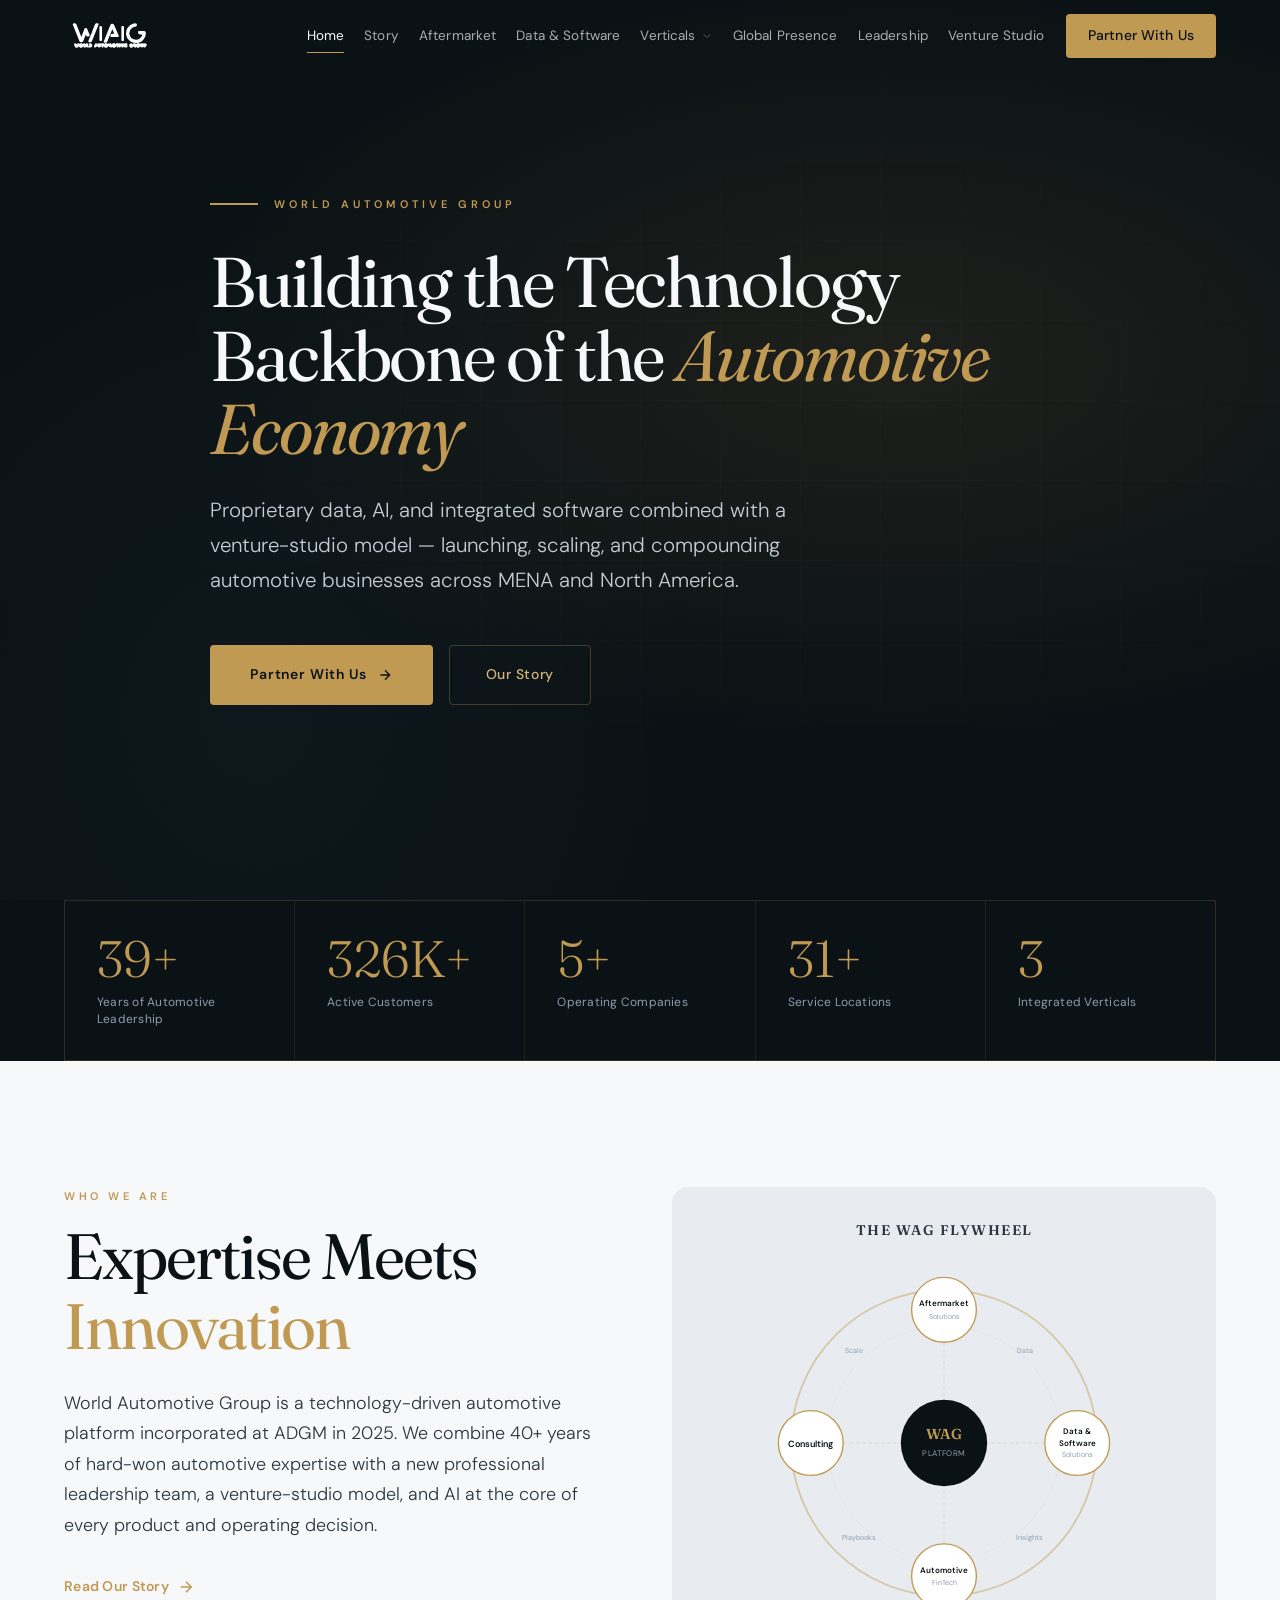
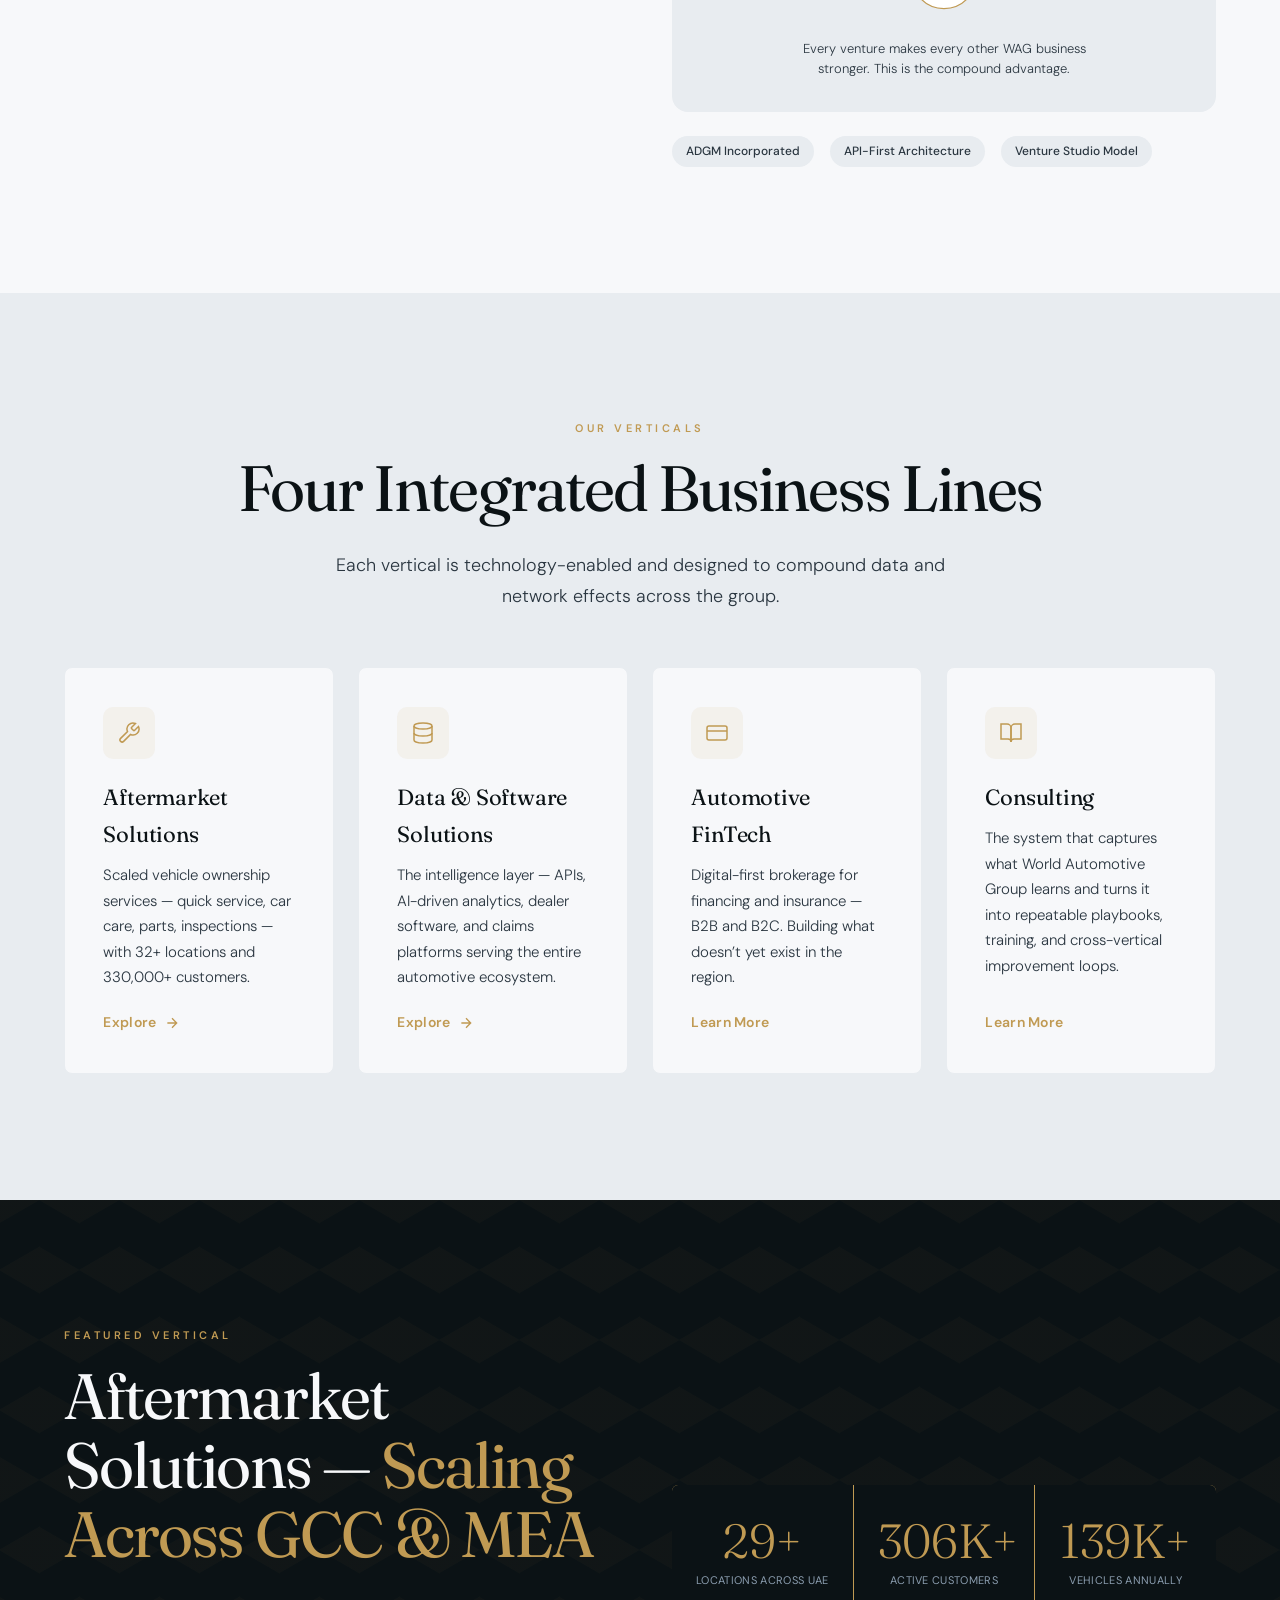
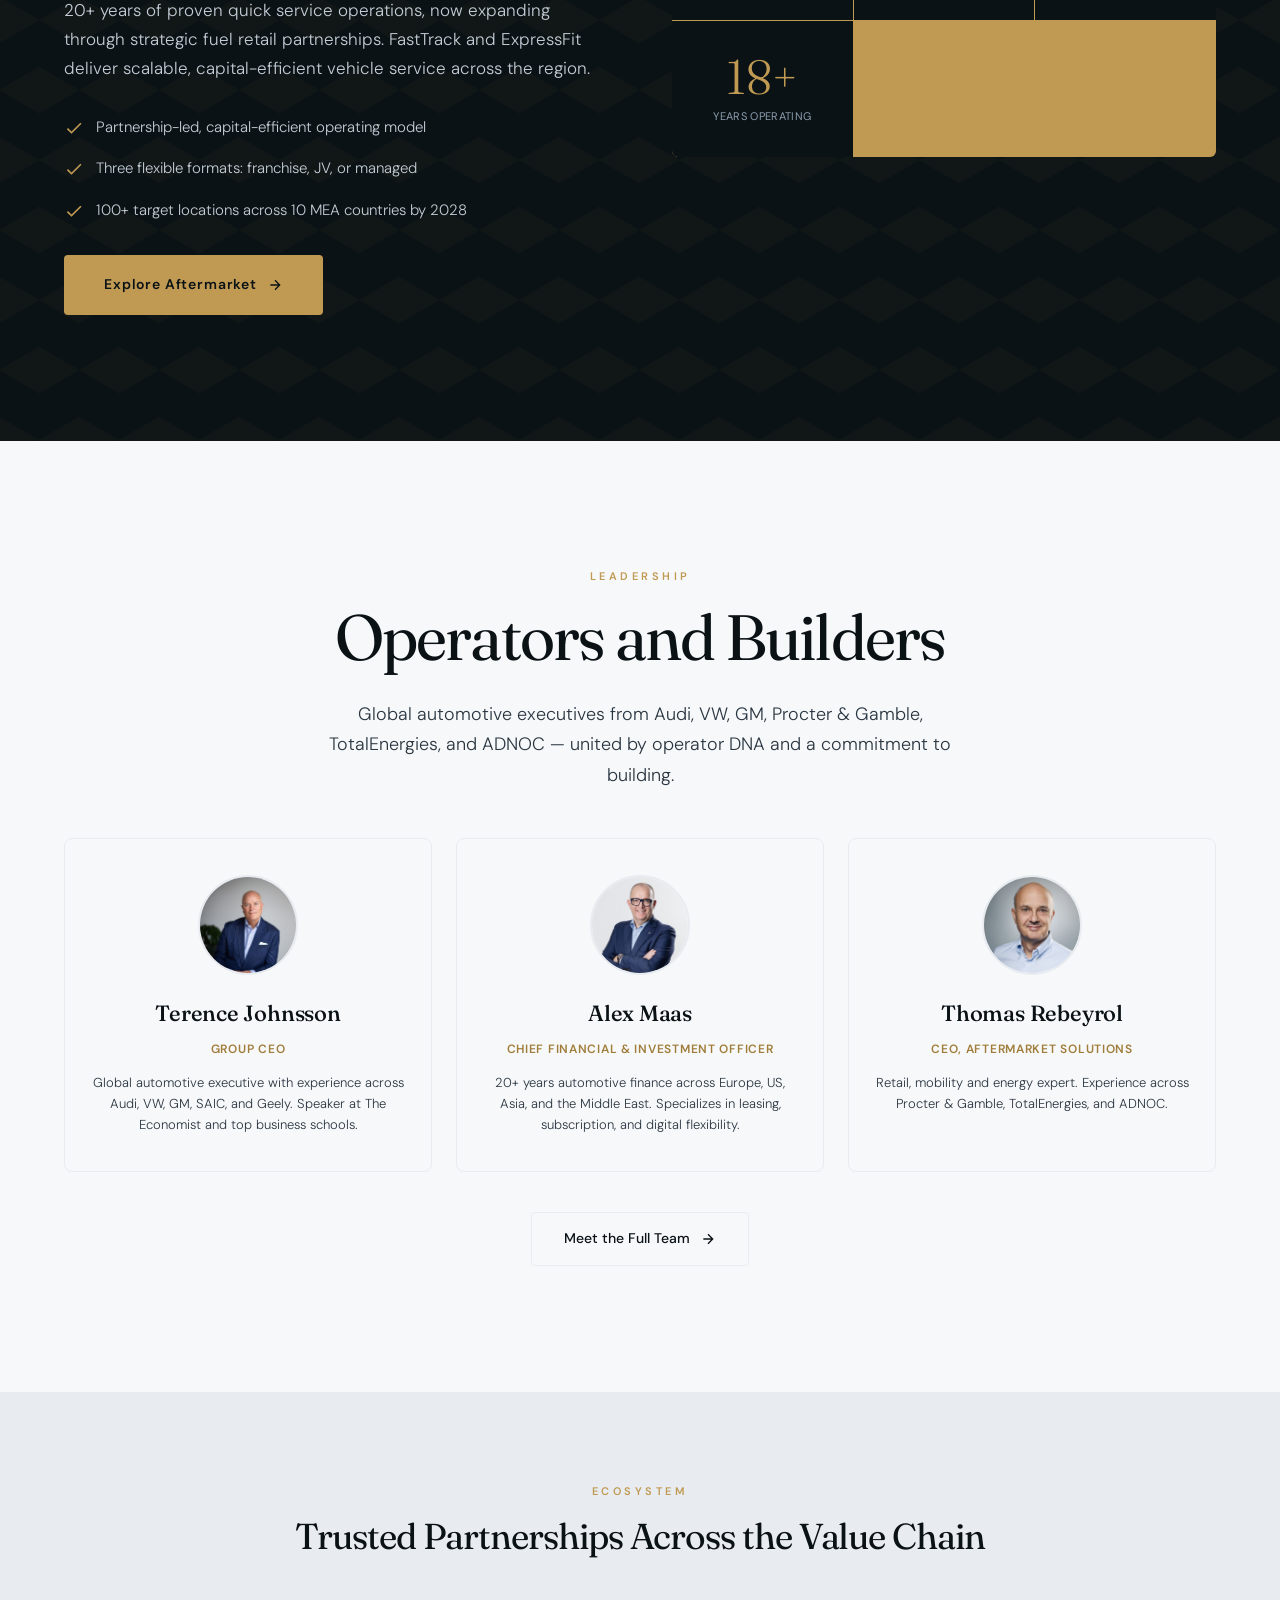
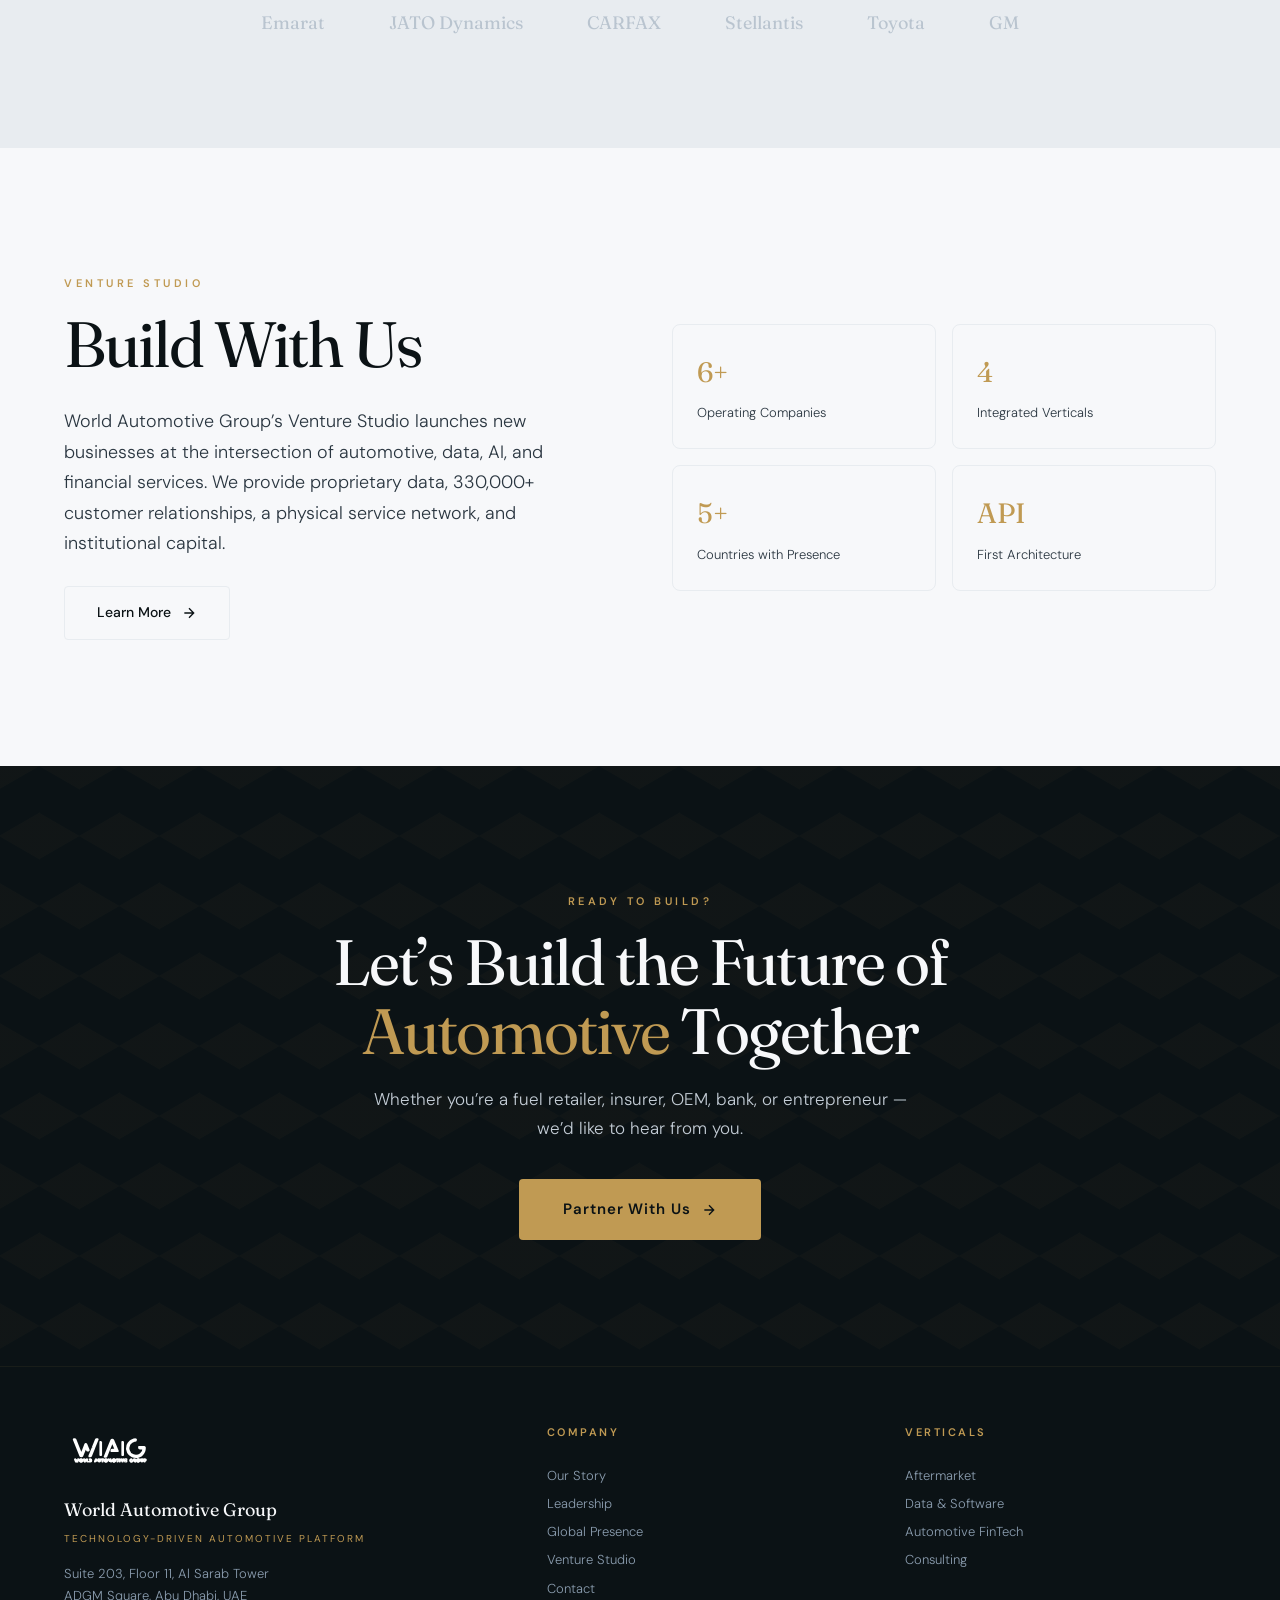
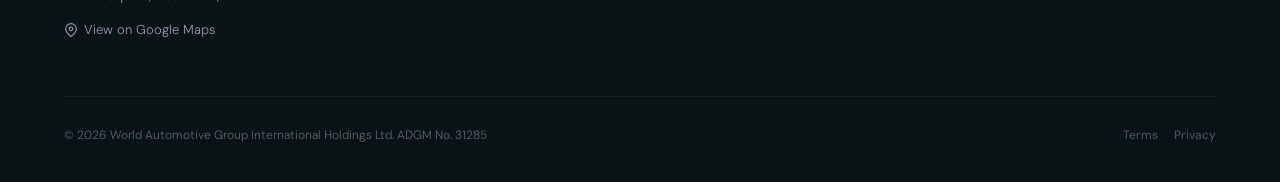
==== commit bcdb497f: "Animate: add purposeful motion and micro-interactions - Hamburger → X animation: smooth rotate/fade " ====
--- a/index.html
+++ b/index.html
@@ -79,6 +79,28 @@
   margin-bottom: 48px;
 }
 .hero-btns { display: flex; gap: 16px; flex-wrap: wrap; }
+
+/* Hero entrance choreography */
+@keyframes hero-enter {
+  from { opacity: 0; transform: translateY(24px); }
+  to { opacity: 1; transform: translateY(0); }
+}
+.hero .hero-label {
+  opacity: 0;
+  animation: hero-enter 0.8s var(--ease-out) 0.1s forwards;
+}
+.hero .hero-heading {
+  opacity: 0;
+  animation: hero-enter 0.9s var(--ease-out) 0.2s forwards;
+}
+.hero .hero-sub {
+  opacity: 0;
+  animation: hero-enter 0.9s var(--ease-out) 0.35s forwards;
+}
+.hero .hero-btns {
+  opacity: 0;
+  animation: hero-enter 0.8s var(--ease-out) 0.5s forwards;
+}
 
 /* Flywheel visual */
 .flywheel-section { position: relative; }
@@ -296,13 +318,13 @@
   <div class="hero-grid"></div>
   <div class="container">
     <div class="hero-label">World Automotive Group</div>
-    <h1 class="hero-heading reveal">
+    <h1 class="hero-heading">
       Building the Technology Backbone of the <em>Automotive Economy</em>
     </h1>
-    <p class="hero-sub reveal reveal-delay-1">
+    <p class="hero-sub">
       Proprietary data, AI, and integrated software combined with a venture-studio model &mdash; launching, scaling, and compounding automotive businesses across MENA and North America.
     </p>
-    <div class="hero-btns reveal reveal-delay-2">
+    <div class="hero-btns">
       <a href="contact.html" class="btn-primary">
         Partner With Us
         <svg width="16" height="16" fill="none" stroke="currentColor" stroke-width="2" viewBox="0 0 24 24"><path d="M5 12h14m-7-7 7 7-7 7"/></svg>
--- a/styles.css
+++ b/styles.css
@@ -180,6 +180,11 @@
   transform: translateY(-3px);
   box-shadow: 0 12px 32px rgba(192, 154, 83, 0.3);
 }
+.btn-primary:active {
+  transform: translateY(0) scale(0.97);
+  box-shadow: 0 4px 12px rgba(192, 154, 83, 0.2);
+  transition-duration: 0.1s;
+}
 .btn-primary.btn-arrow { color: var(--coal); }
 
 .btn-secondary {
@@ -202,6 +207,10 @@
   color: var(--white);
   transform: translateY(-2px);
 }
+.btn-secondary:active {
+  transform: translateY(0) scale(0.97);
+  transition-duration: 0.1s;
+}
 
 .btn-outline-dark {
   display: inline-flex;
@@ -221,6 +230,10 @@
   border-color: var(--gold);
   background: rgba(192, 154, 83, 0.05);
   transform: translateY(-2px);
+}
+.btn-outline-dark:active {
+  transform: translateY(0) scale(0.97);
+  transition-duration: 0.1s;
 }
 
 .btn-arrow {
@@ -408,7 +421,10 @@
 
 /* Mobile nav */
 .nav-toggle { display: none; background: none; border: none; cursor: pointer; padding: 10px; min-width: 44px; min-height: 44px; }
-.nav-toggle span { display: block; width: 24px; height: 2px; background: var(--white); margin: 5px 0; transition: 0.3s; }
+.nav-toggle span { display: block; width: 24px; height: 2px; background: var(--white); margin: 5px 0; transition: transform 0.35s var(--ease-out), opacity 0.25s; transform-origin: center; }
+.nav-toggle.open span:nth-child(1) { transform: translateY(7px) rotate(45deg); }
+.nav-toggle.open span:nth-child(2) { opacity: 0; transform: scaleX(0); }
+.nav-toggle.open span:nth-child(3) { transform: translateY(-7px) rotate(-45deg); }
 
 .nav-overlay {
   display: none;
@@ -683,7 +699,7 @@
   transition: border-color 0.3s;
   background: var(--pearl);
 }
-.leader-card:hover .leader-photo { border-color: var(--gold); }
+.leader-card:hover .leader-photo { border-color: var(--gold); box-shadow: 0 0 0 4px rgba(192, 154, 83, 0.15); }
 .leader-name { font-family: var(--font-display); font-size: 22px; font-weight: 500; color: var(--coal); margin-bottom: 6px; letter-spacing: -0.01em; }
 .leader-title { font-size: 12px; color: var(--gold-dark); font-weight: 600; margin-bottom: 14px; letter-spacing: 0.06em; text-transform: uppercase; }
 .leader-bio { font-size: 13px; color: var(--slate); font-weight: 300; line-height: 1.6; }
@@ -795,6 +811,11 @@
   align-items: center;
   justify-content: center;
   margin-bottom: 20px;
+  transition: transform 0.35s var(--ease-out), background 0.3s;
+}
+.vertical-card:hover .vertical-icon {
+  transform: scale(1.08);
+  background: var(--coal-80);
 }
 .vertical-title {
   font-family: var(--font-display);
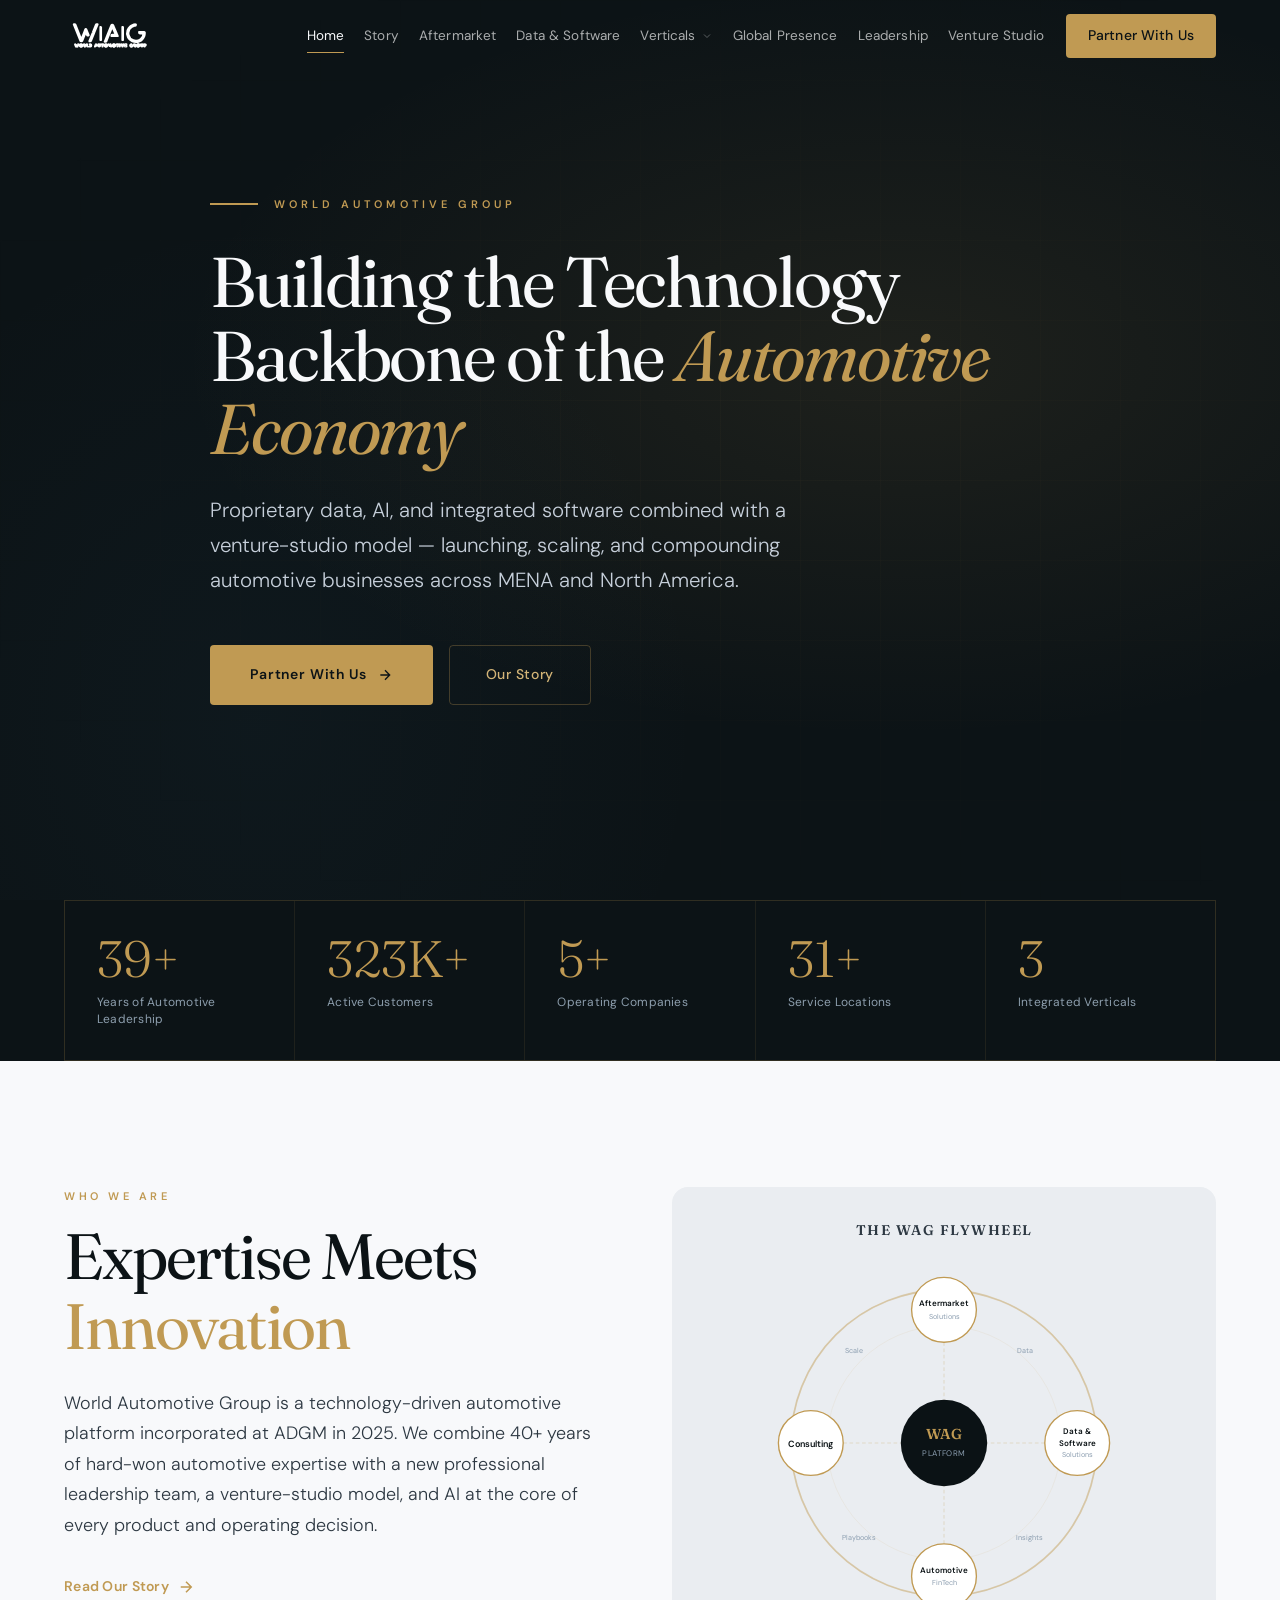
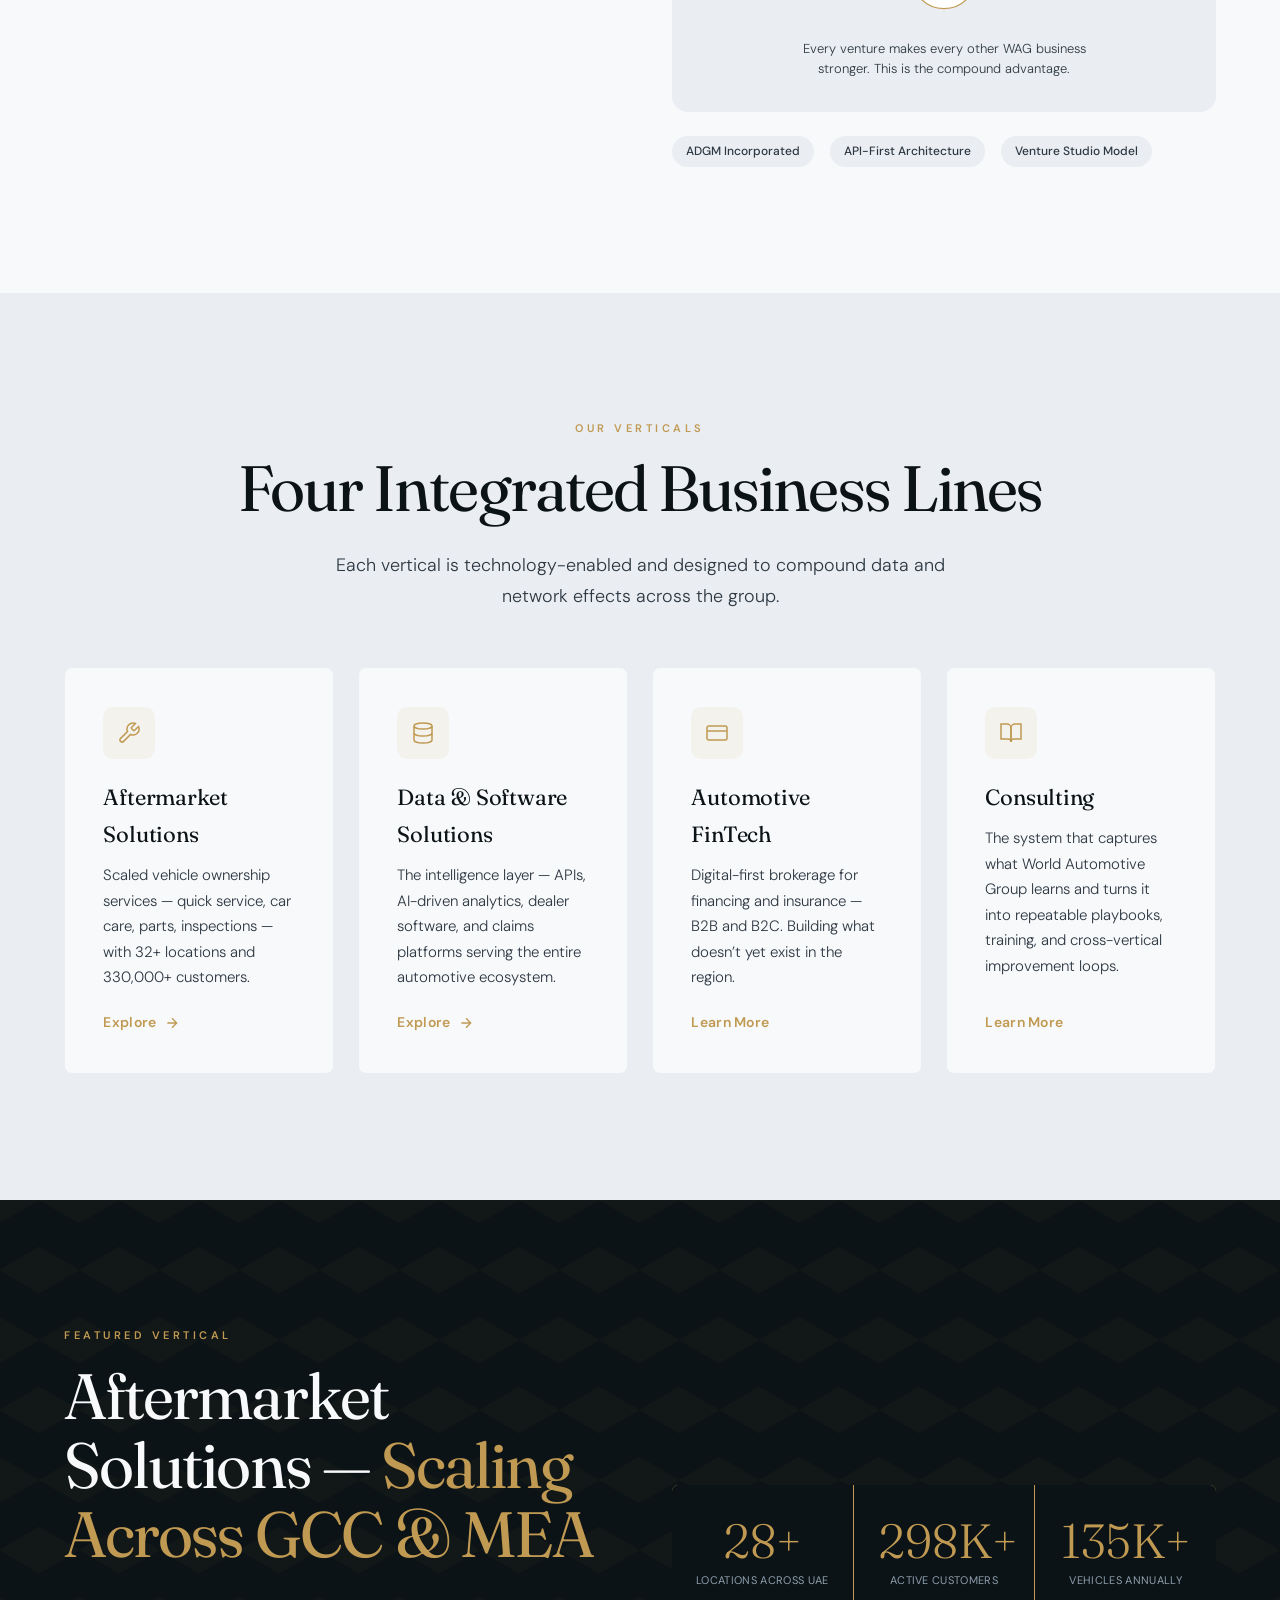
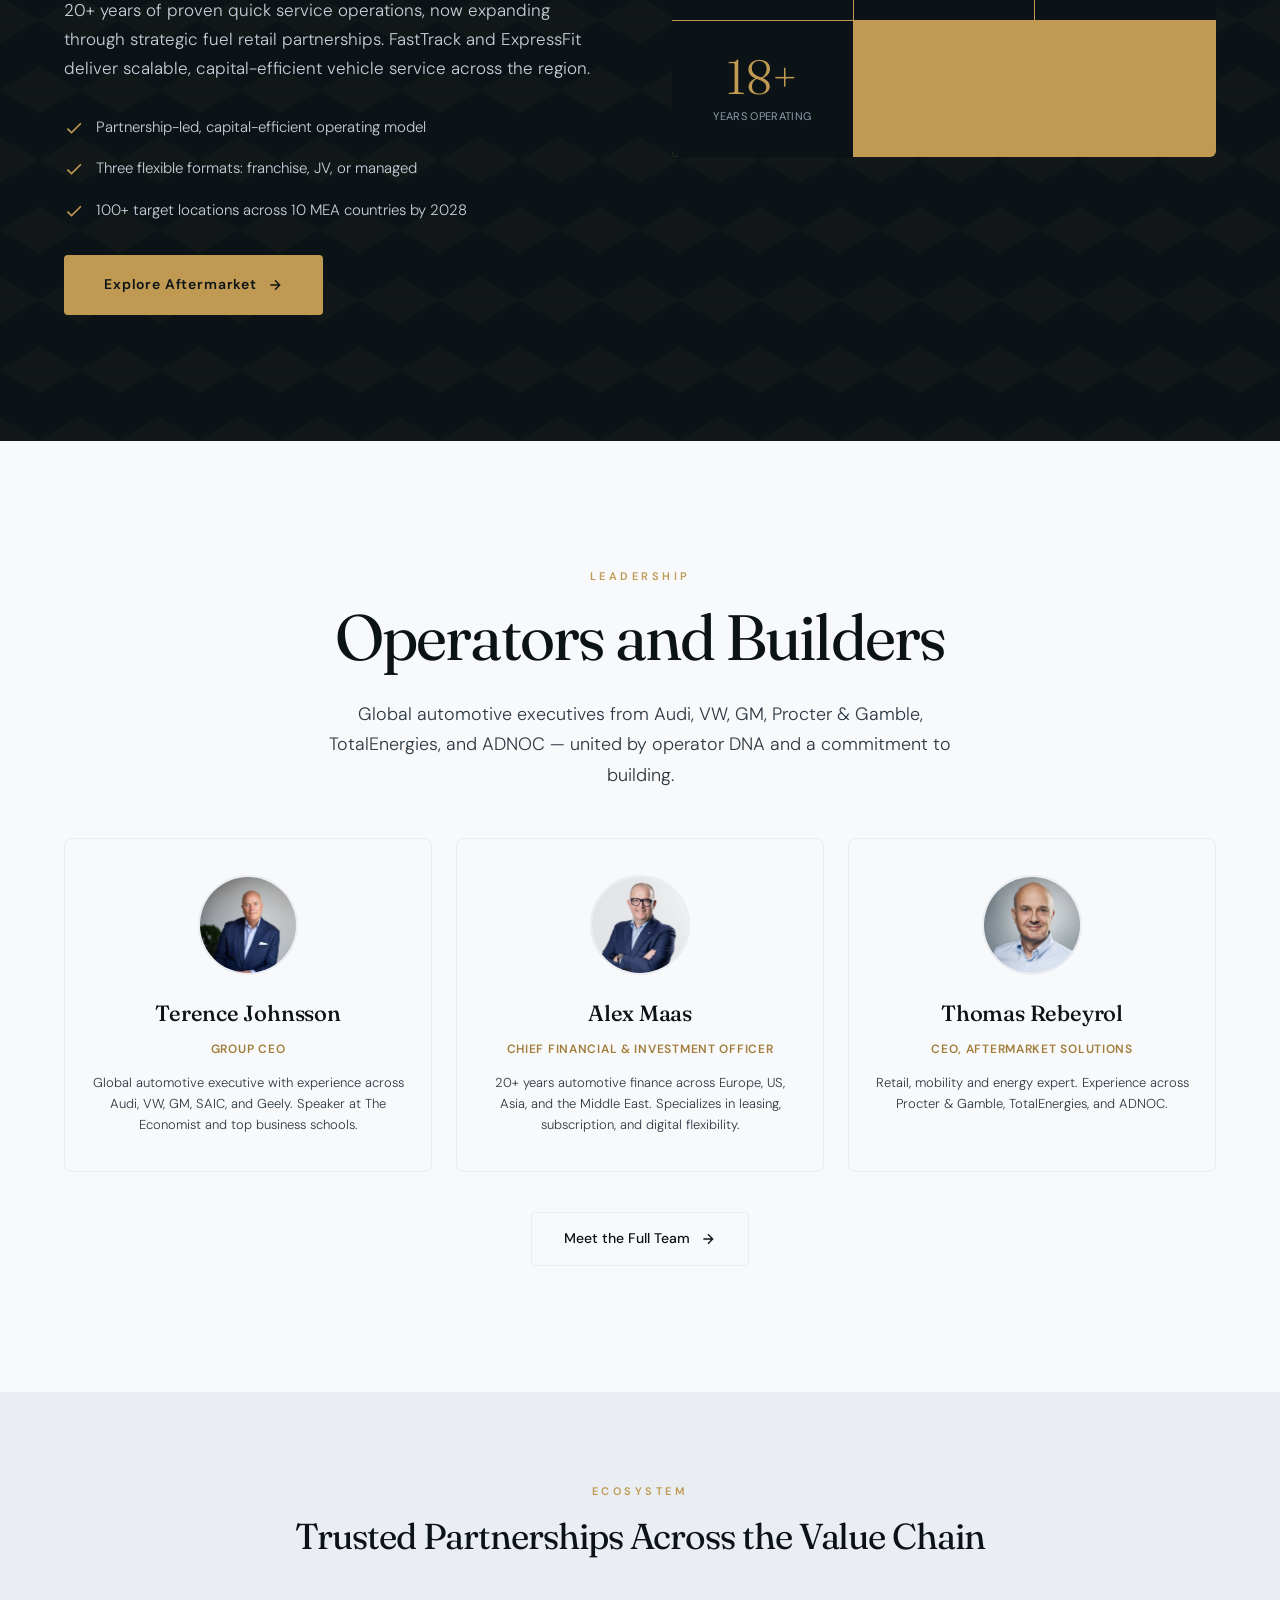
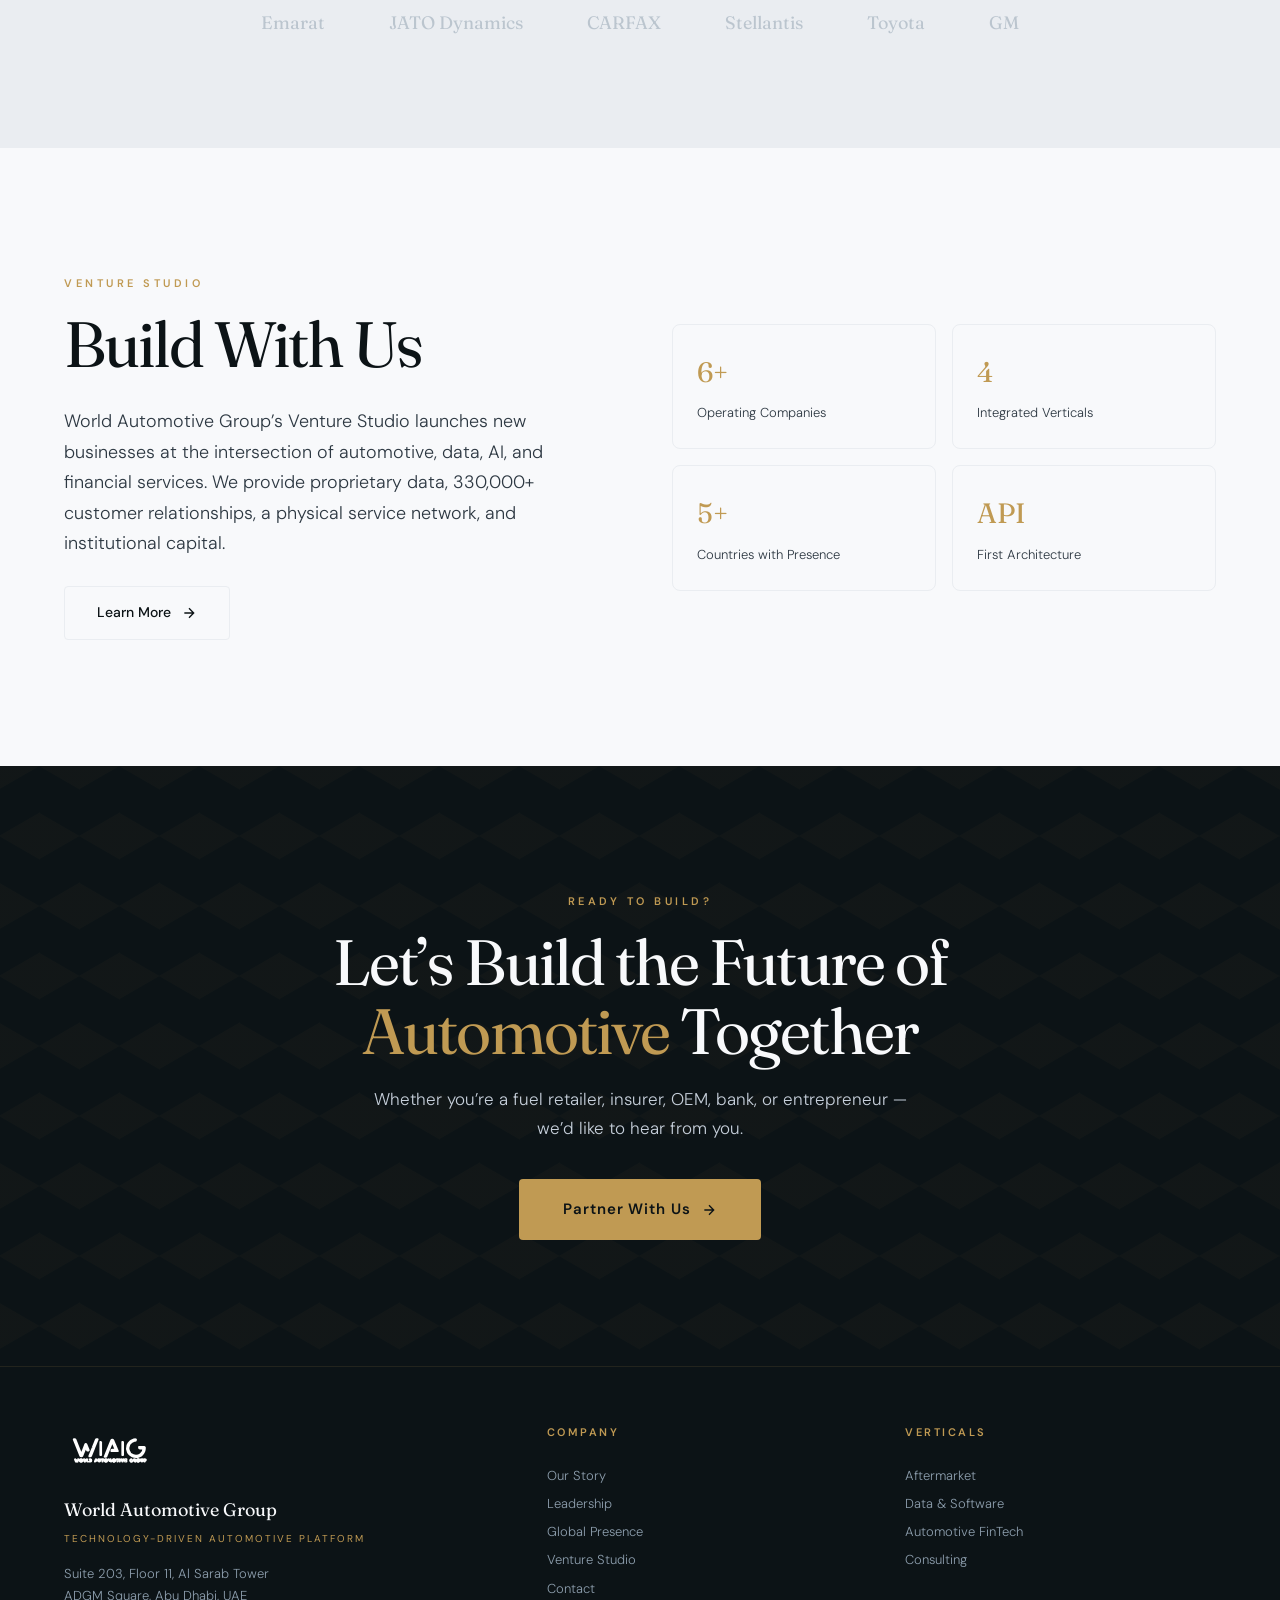
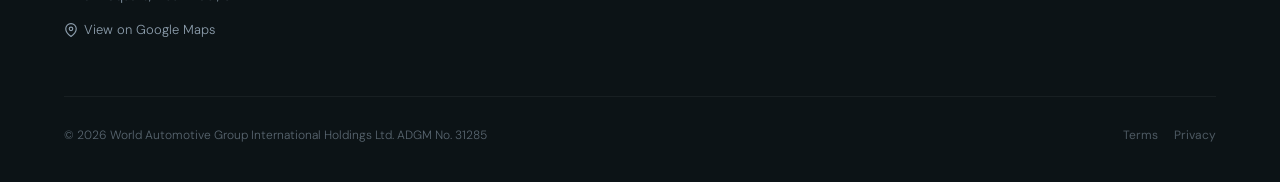
==== commit 8613a70d: "Delight: add subtle moments of polish and personality - Console brand message: styled WAG logo + tag" ====
--- a/index.html
+++ b/index.html
@@ -216,9 +216,9 @@
   color: var(--mist);
   font-weight: 400;
   opacity: 0.5;
-  transition: opacity 0.3s;
-}
-.partner-name:hover { opacity: 0.8; }
+  transition: opacity 0.3s, color 0.3s;
+}
+.partner-name:hover { opacity: 0.9; color: var(--gold-light); }
 
 @media (max-width: 900px) {
   .flywheel { grid-template-columns: 1fr; }
--- a/styles.css
+++ b/styles.css
@@ -26,18 +26,22 @@
 }
 
 :root {
-  --coal: #0B1215;
-  --coal-90: #141D22;
-  --coal-80: #1C2830;
-  --slate: #2A3640;
-  --mist: #8B9DAF;
-  --silver: #C4CDD6;
-  --pearl: #E8ECF0;
-  --white: #F7F8FA;
+  --coal: #0C1316;
+  --coal-90: #151E23;
+  --coal-80: #1E2A31;
+  --slate: #2D3842;
+  --mist: #8D9EAD;
+  --silver: #C6CFDA;
+  --pearl: #EAEDF1;
+  --white: #F8F9FB;
   --gold: #C09A53;
   --gold-light: #D4B577;
   --gold-dark: #A07D3A;
-  --accent: #3A7CA5;
+  --accent: #4A8DB5;
+
+  /* Semantic colors */
+  --success: #3D8B6E;
+  --error: #C45454;
 
   --font-display: 'Fraunces', Georgia, serif;
   --font-body: 'DM Sans', system-ui, sans-serif;
@@ -59,12 +63,34 @@
   background: var(--white);
   line-height: 1.7;
   overflow-x: hidden;
+  animation: page-fade-in 0.5s ease-out;
+}
+@keyframes page-fade-in {
+  from { opacity: 0; }
+  to { opacity: 1; }
 }
 
 ::selection { background: var(--gold); color: var(--white); }
 img { max-width: 100%; display: block; }
 a { color: inherit; text-decoration: none; }
 ul { list-style: none; }
+
+/* Body text links — visible and distinct from surrounding text */
+p a, .leader-bio a, .footer-address a {
+  color: var(--accent);
+  text-decoration: underline;
+  text-decoration-color: rgba(74, 141, 181, 0.3);
+  text-underline-offset: 2px;
+  transition: color 0.2s, text-decoration-color 0.2s;
+}
+p a:hover, .leader-bio a:hover {
+  color: var(--gold);
+  text-decoration-color: var(--gold);
+}
+/* Keep footer links styled as nav, not body text */
+.footer-col a, .footer-legal-links a, .footer-address a {
+  text-decoration: none;
+}
 
 /* ═══════ FOCUS VISIBLE ═══════ */
 :focus-visible {
@@ -259,8 +285,8 @@
   transition: background 0.4s, box-shadow 0.4s;
 }
 .nav.scrolled {
-  background: rgba(11, 18, 21, 0.97);
-  box-shadow: 0 1px 0 rgba(192, 154, 83, 0.15);
+  background: rgba(12, 19, 22, 0.97);
+  box-shadow: 0 1px 0 rgba(192, 154, 83, 0.12);
   backdrop-filter: blur(20px);
   -webkit-backdrop-filter: blur(20px);
 }
@@ -280,11 +306,14 @@
   height: 56px;
   width: auto;
   color: var(--gold-light);
-  transition: opacity 0.3s, height 0.4s;
+  transition: opacity 0.3s, height 0.4s, filter 0.3s;
   padding: 0;
   border: none;
   border-radius: 0;
   box-sizing: content-box;
+}
+.nav-logo:hover .nav-logo-img {
+  filter: brightness(1.15);
 }
 .nav.scrolled .nav-logo-img {
   height: 44px;
@@ -313,6 +342,11 @@
   width: auto;
   color: rgba(255,255,255,0.7);
   margin-bottom: 16px;
+  transition: filter 0.3s, opacity 0.3s;
+}
+.footer-logo-img:hover {
+  filter: brightness(1.2);
+  opacity: 1;
 }
 .nav-links { display: flex; align-items: center; gap: 0; }
 .nav-links a {
@@ -477,8 +511,9 @@
 .scroll-progress {
   position: fixed;
   top: 0; left: 0;
+  width: 100%;
   height: 2px;
-  background: var(--gold);
+  background: linear-gradient(90deg, var(--gold-dark), var(--gold), var(--gold-light));
   z-index: 1001;
   transform-origin: left;
   transform: scaleX(0);
@@ -540,9 +575,10 @@
   font-size: 12px;
   color: var(--mist);
 }
-.page-hero-breadcrumb a { color: var(--gold); transition: color 0.3s; }
-.page-hero-breadcrumb a:hover { color: var(--gold-light); }
-.page-hero-breadcrumb span { opacity: 0.4; }
+.page-hero-breadcrumb a { color: var(--gold-light); transition: color 0.3s; }
+.page-hero-breadcrumb a:hover { color: var(--white); }
+.page-hero-breadcrumb span { opacity: 0.5; }
+.page-hero-breadcrumb svg { opacity: 0.3; }
 
 /* ═══════ STAT GRID ═══════ */
 .stat-grid {
@@ -707,7 +743,7 @@
 /* ═══════ FOOTER ═══════ */
 .footer {
   background: var(--coal);
-  border-top: 1px solid rgba(192, 154, 83, 0.08);
+  border-top: 1px solid rgba(192, 154, 83, 0.12);
   padding: 56px 0 36px;
 }
 .footer-grid {
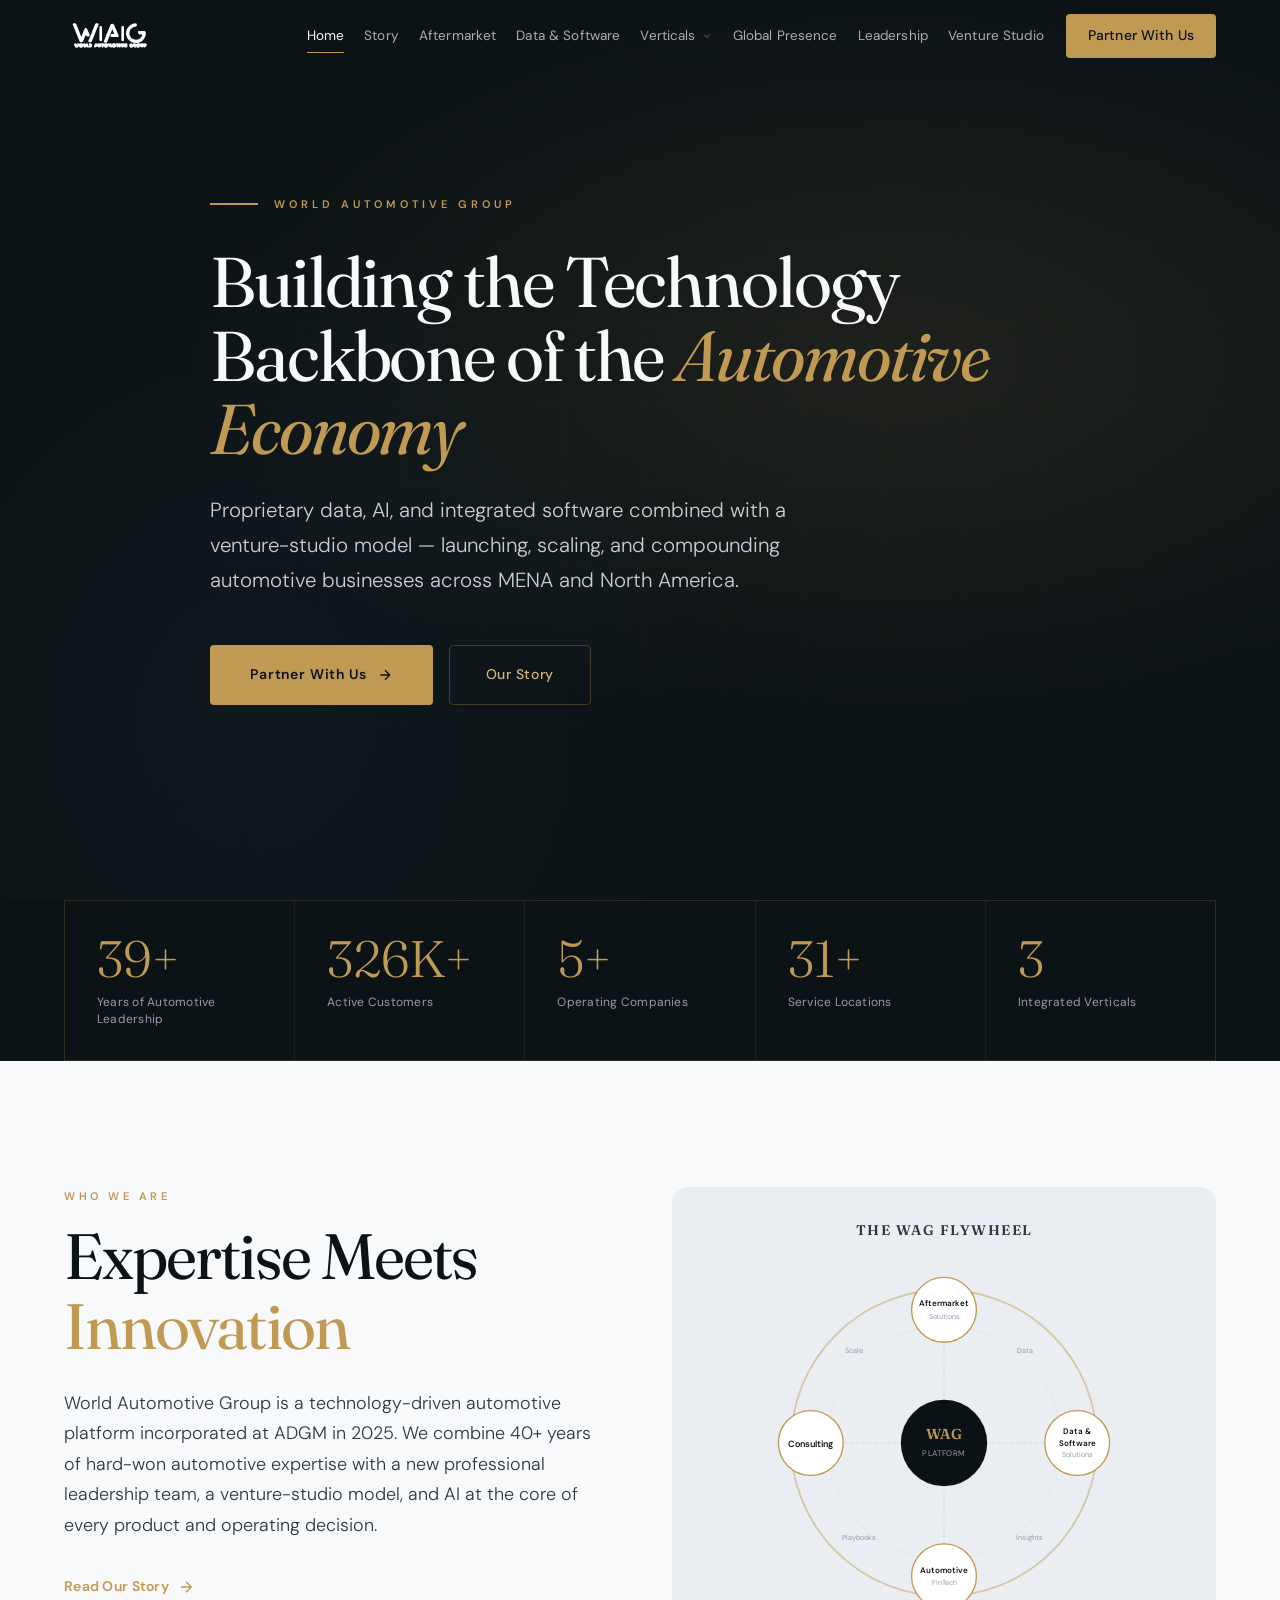
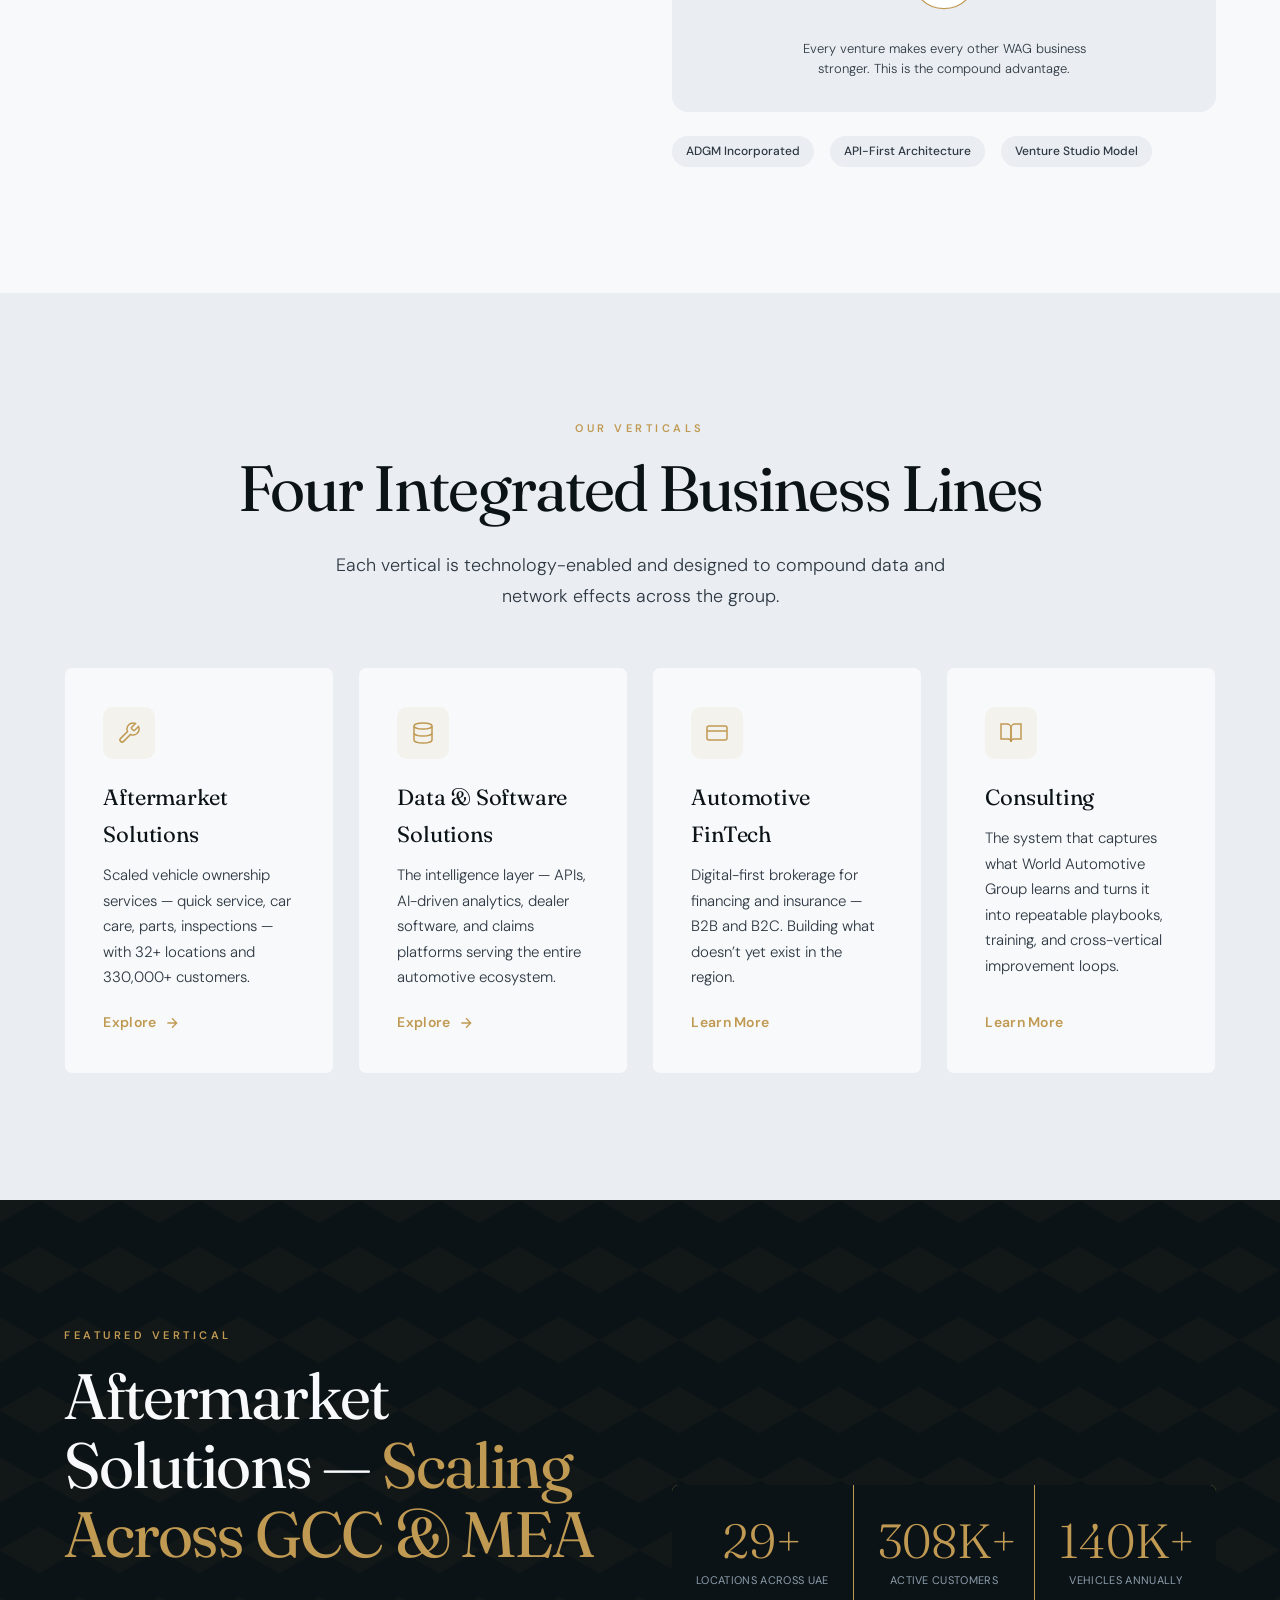
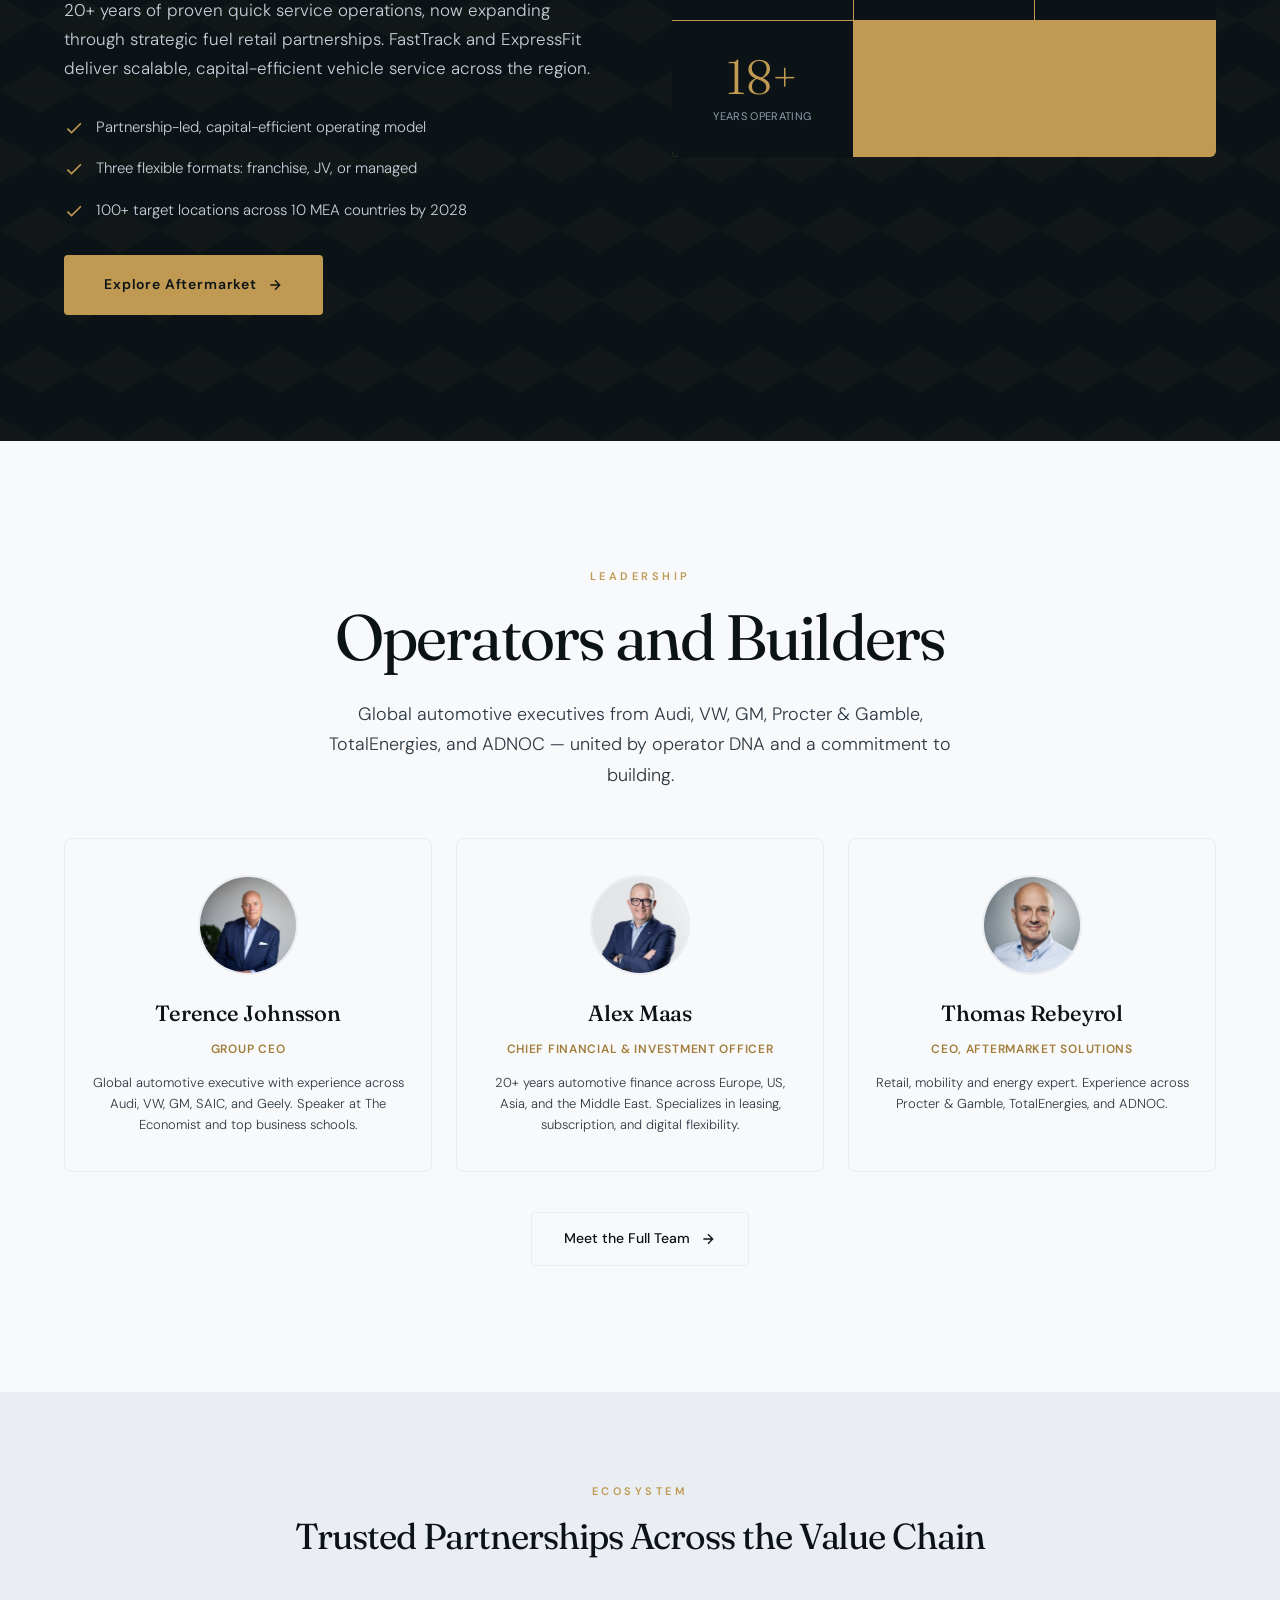
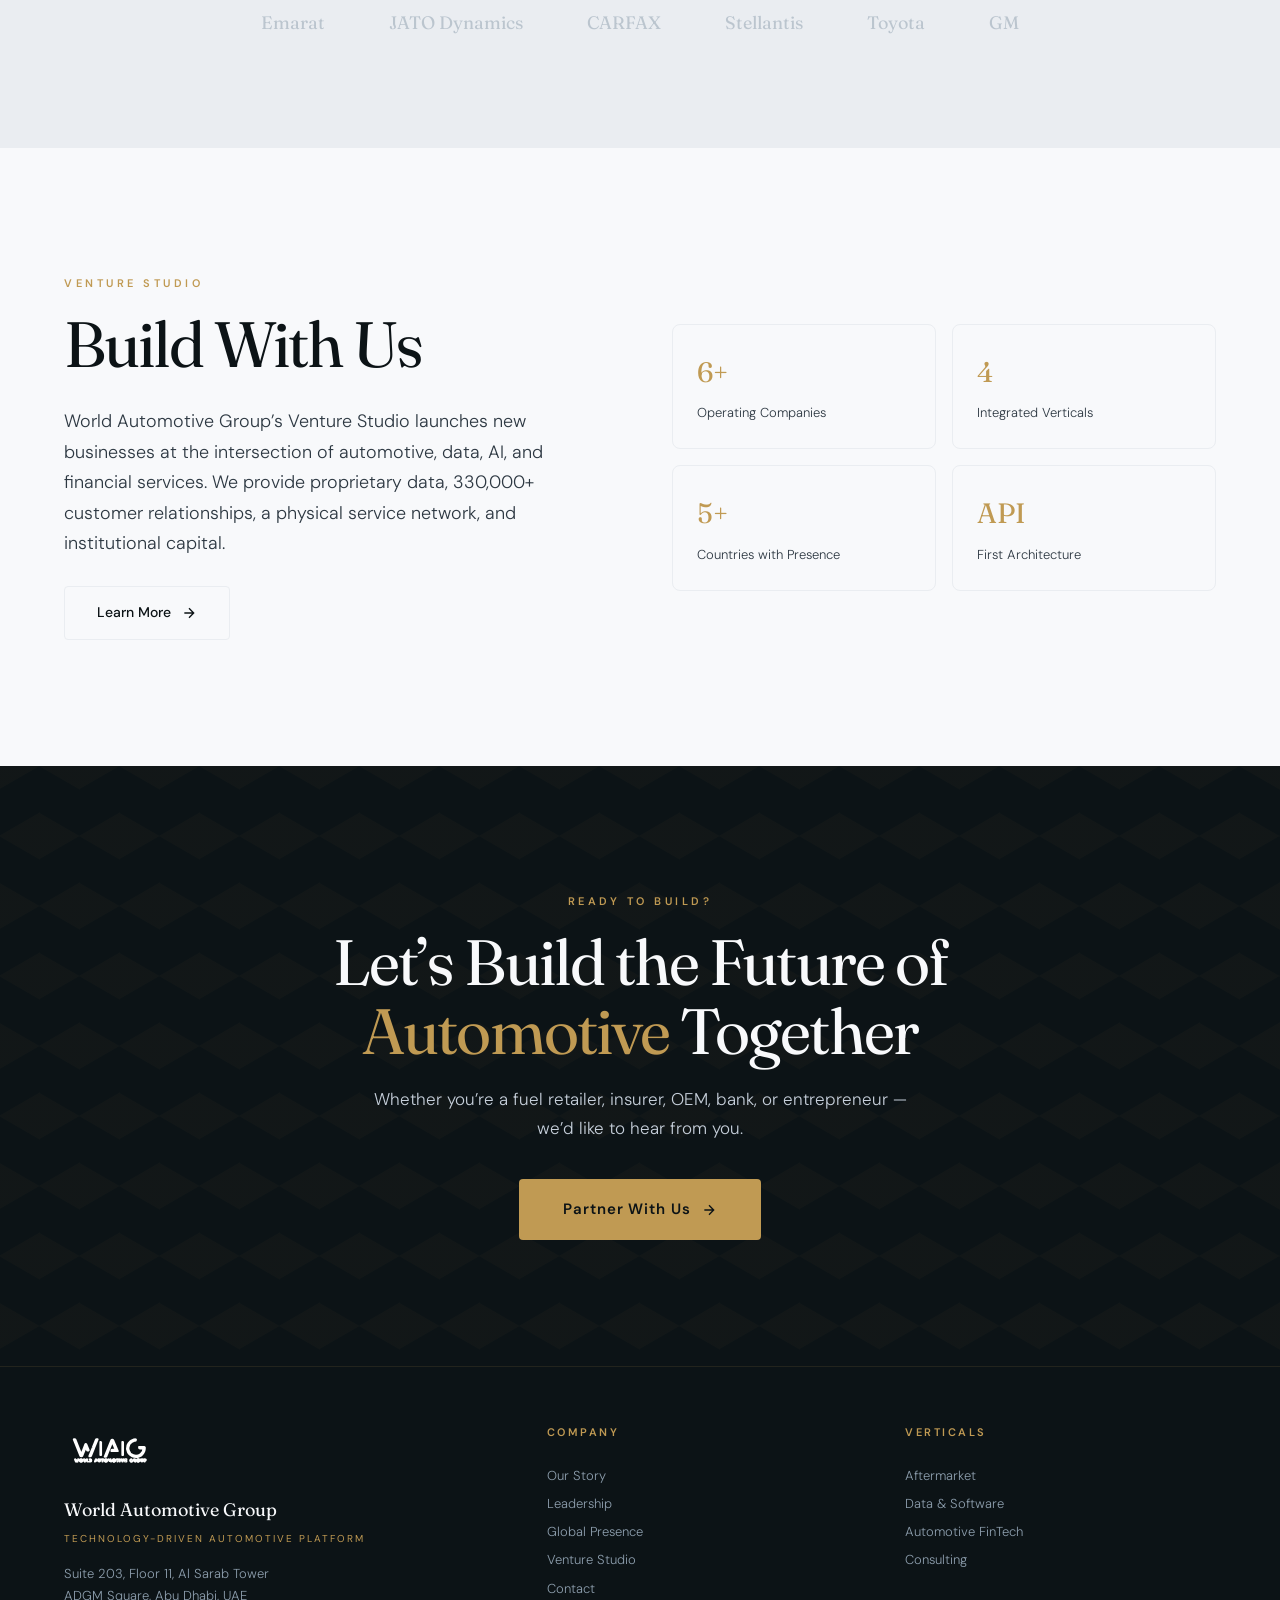
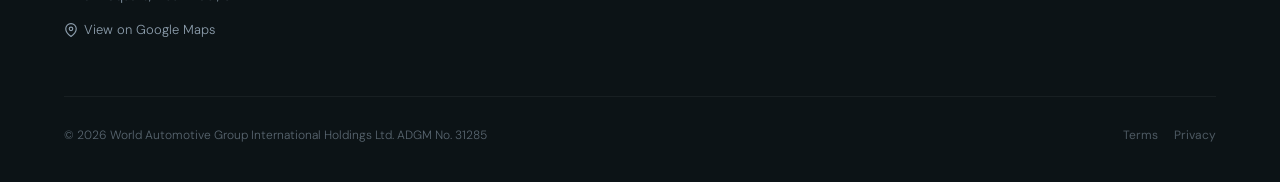
==== commit 93408643: "SEO: fix site name in search results and optimize search layout Site name fix: - Enhanced WebSite sc" ====
--- a/index.html
+++ b/index.html
@@ -5,7 +5,7 @@
 <link rel="icon" href="favicon.svg" type="image/svg+xml">
     <meta name="viewport" content="width=device-width, initial-scale=1.0">
 <meta name="theme-color" content="#0B1215">
-<title>World Automotive Group — Technology-Driven Automotive Platform</title>
+<title>World Automotive Group — Automotive Technology Platform</title>
 <meta name="description" content="World Automotive Group (WAG) is building the technology and data backbone of the automotive economy across MENA and North America.">
 <link rel="canonical" href="https://worldauto.group/index.html">
 <link rel="preconnect" href="https://fonts.googleapis.com">
@@ -228,12 +228,12 @@
 <!-- Open Graph / Social -->
 <meta property="og:type" content="website">
 <meta property="og:site_name" content="World Automotive Group">
-<meta property="og:title" content="World Automotive Group — Technology-Driven Automotive Platform">
+<meta property="og:title" content="World Automotive Group — Automotive Technology Platform">
 <meta property="og:description" content="WAG is building the technology and data backbone of the automotive economy across MENA and North America.">
 <meta property="og:url" content="https://worldauto.group/index.html">
 <meta property="og:image" content="https://worldauto.group/og-image.png">
 <meta name="twitter:card" content="summary_large_image">
-<meta name="twitter:title" content="World Automotive Group — Technology-Driven Automotive Platform">
+<meta name="twitter:title" content="World Automotive Group — Automotive Technology Platform">
 <meta name="twitter:description" content="WAG is building the technology and data backbone of the automotive economy across MENA and North America.">
 <meta name="twitter:image" content="https://worldauto.group/og-image.png">
 
@@ -274,7 +274,13 @@
   "@context": "https://schema.org",
   "@type": "WebSite",
   "name": "World Automotive Group",
-  "url": "https://worldauto.group"
+  "alternateName": ["WAG", "World Auto Group"],
+  "url": "https://worldauto.group",
+  "potentialAction": {
+    "@type": "SearchAction",
+    "target": "https://worldauto.group/?q={search_term_string}",
+    "query-input": "required name=search_term_string"
+  }
 }
 </script>
 </head>
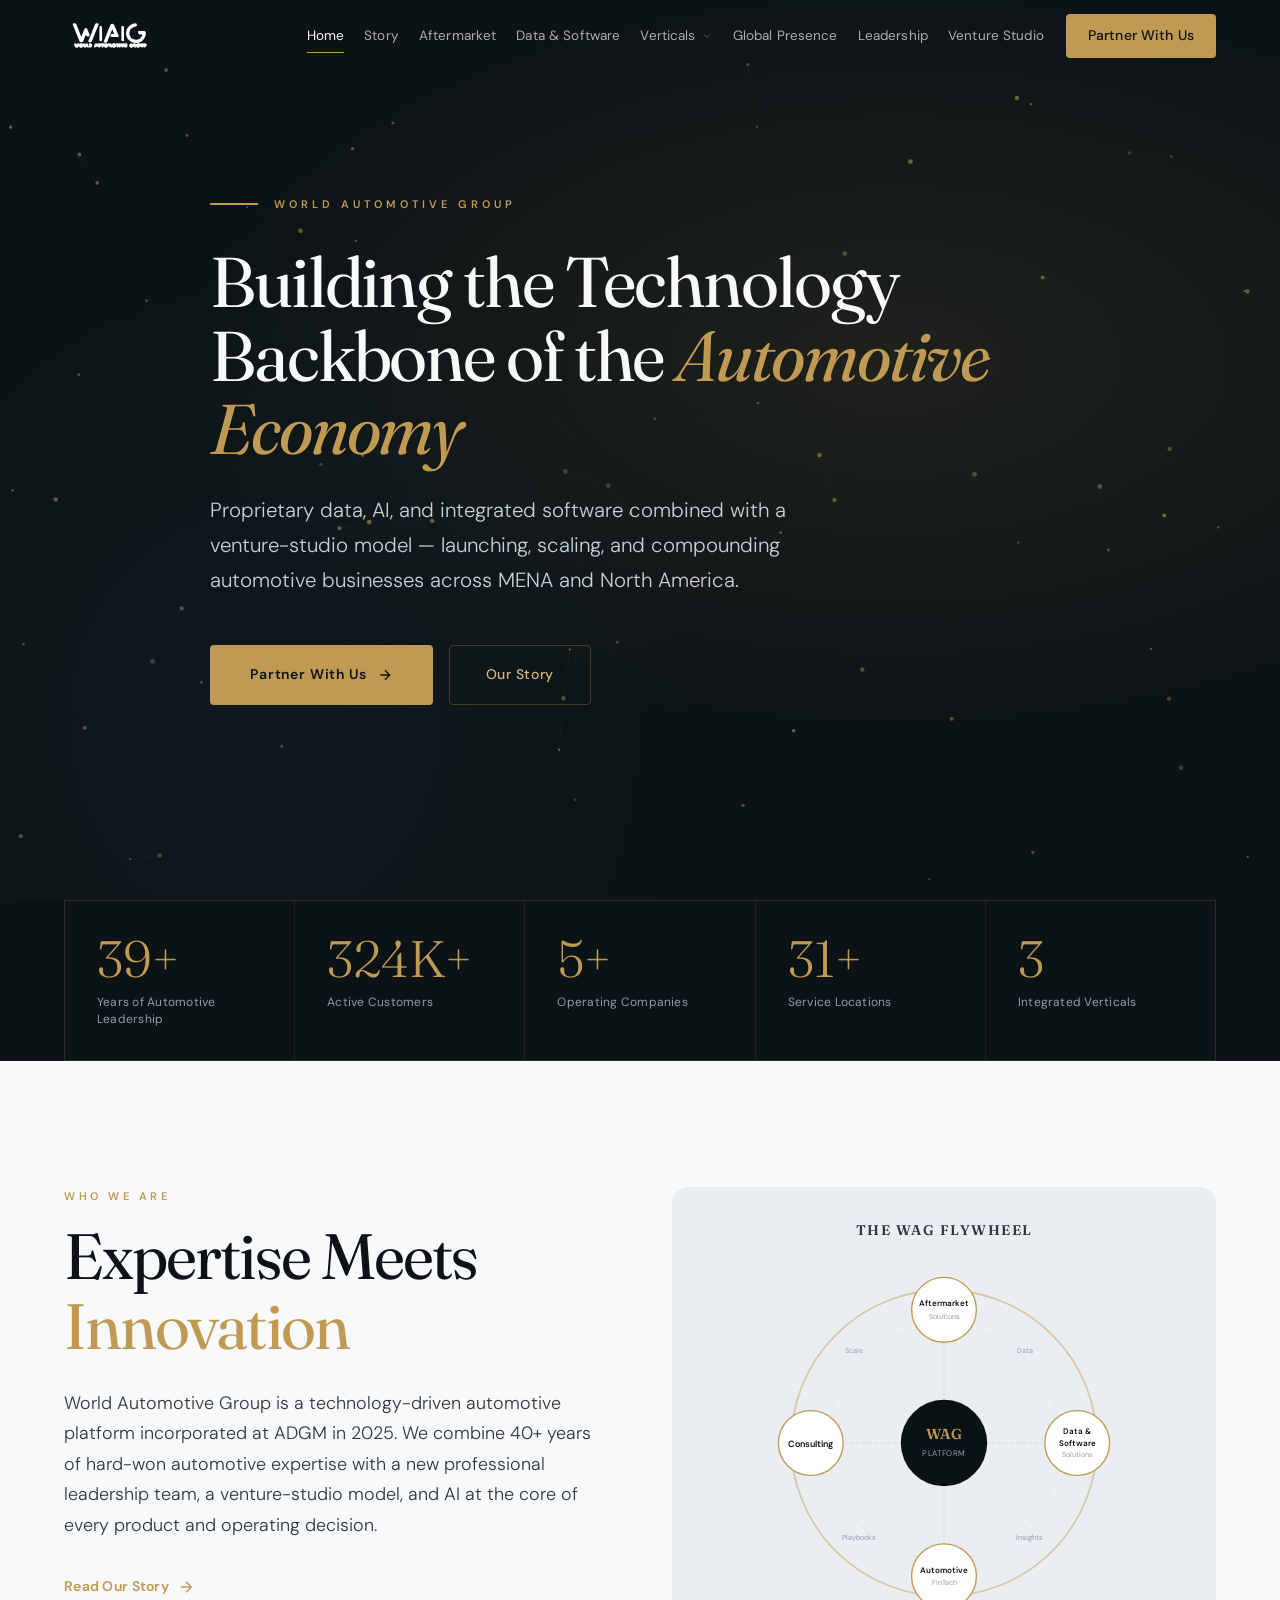
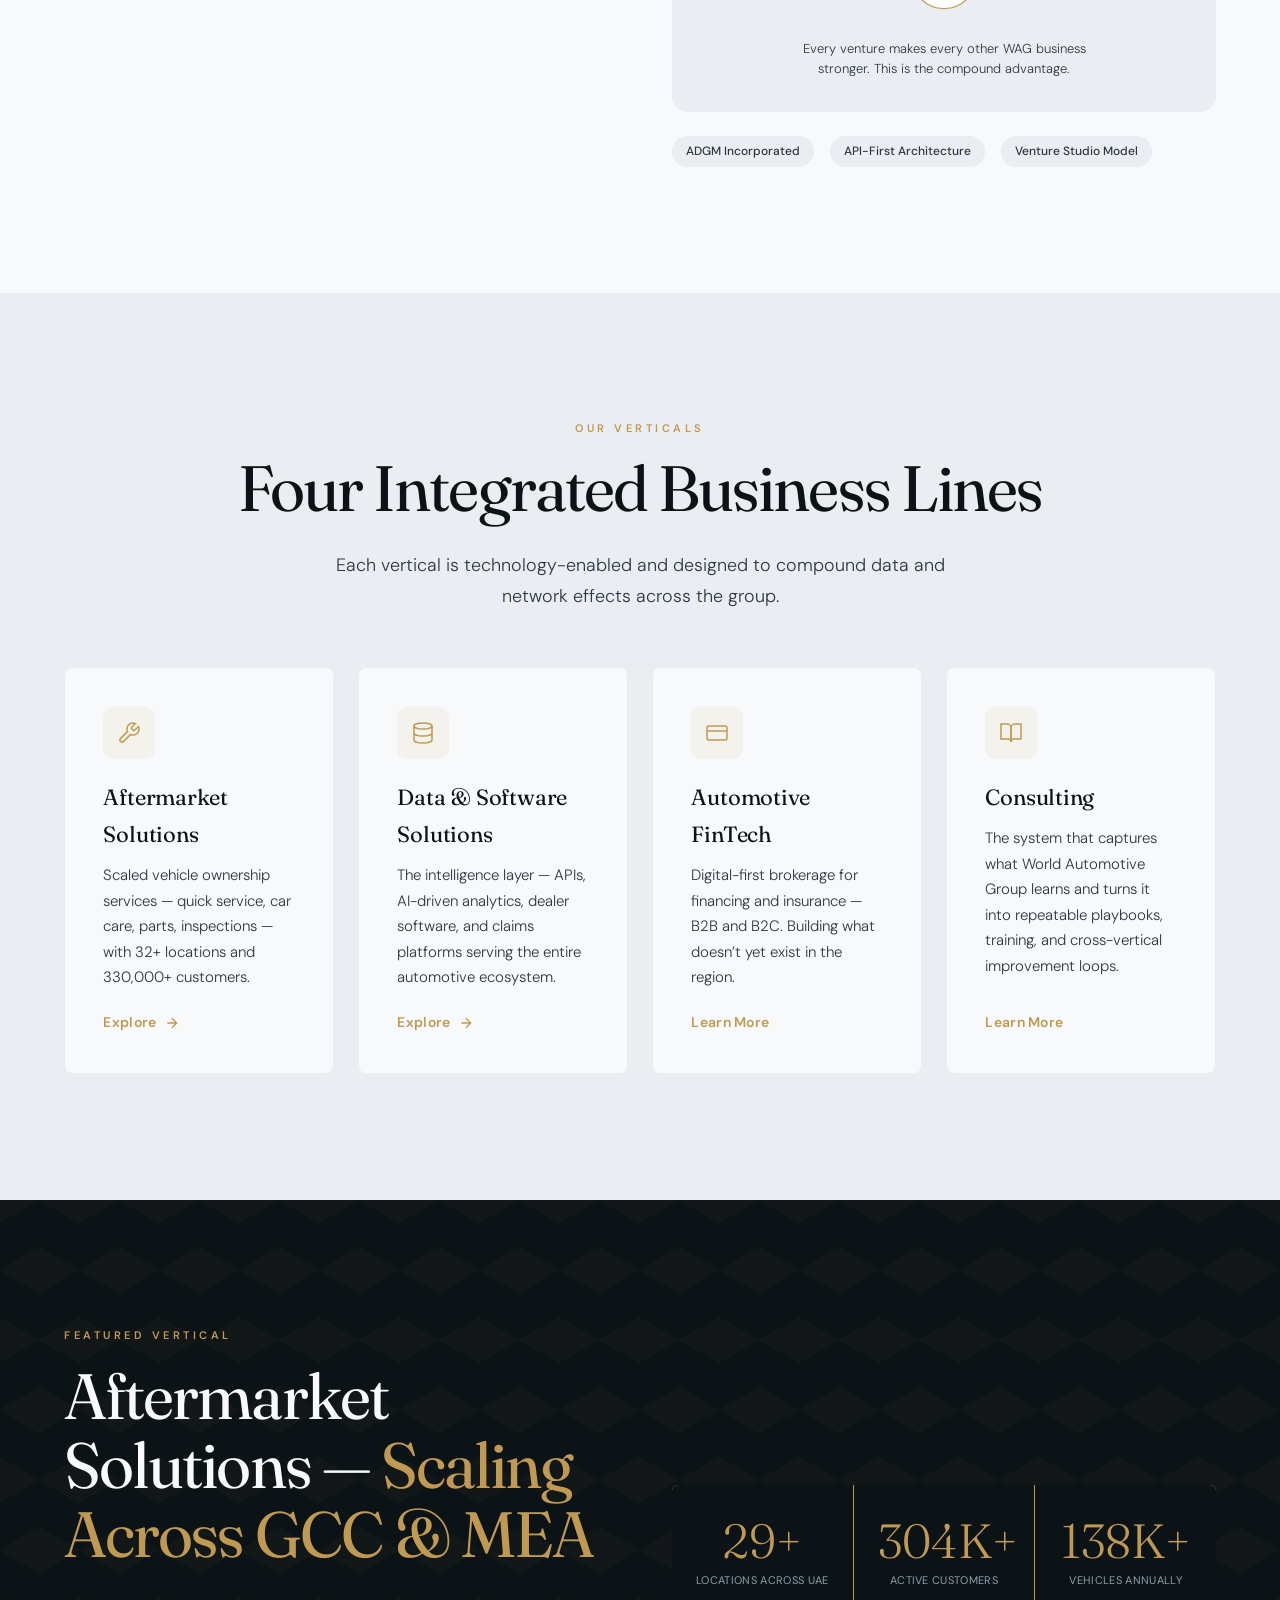
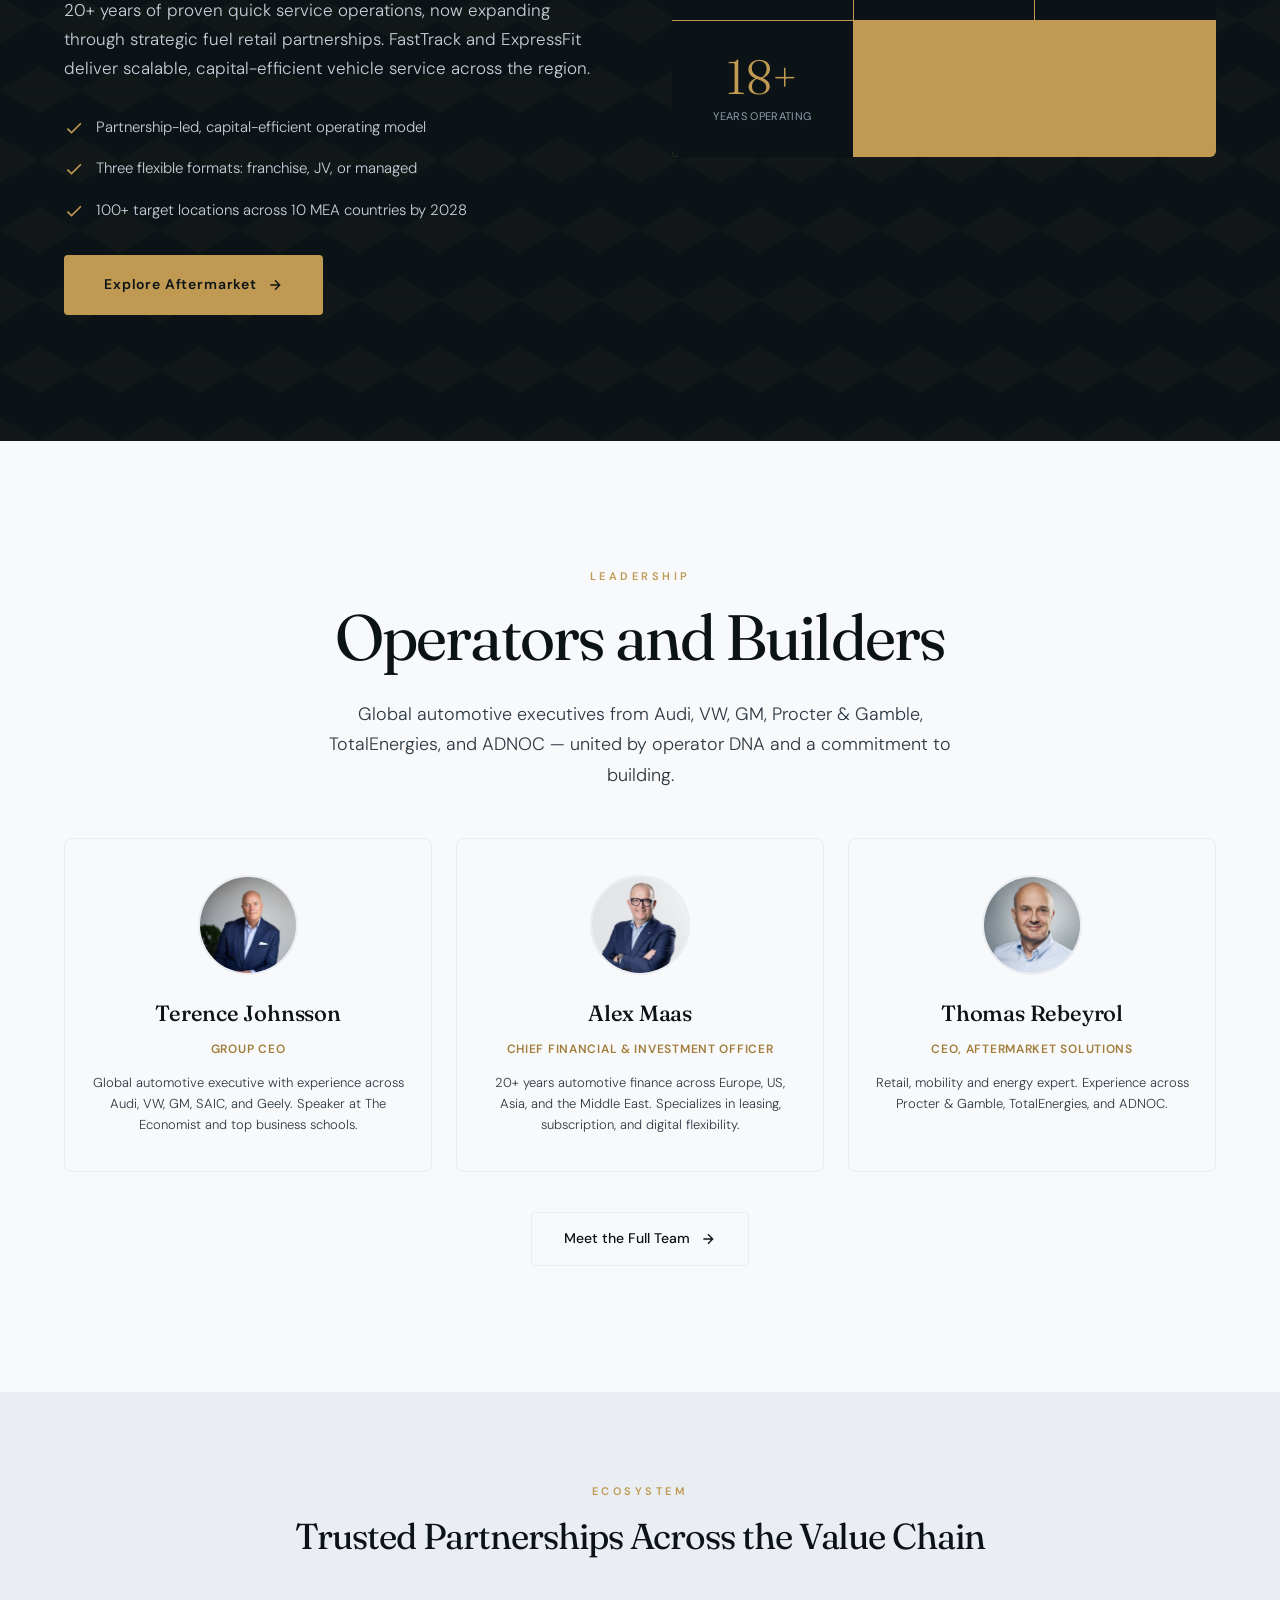
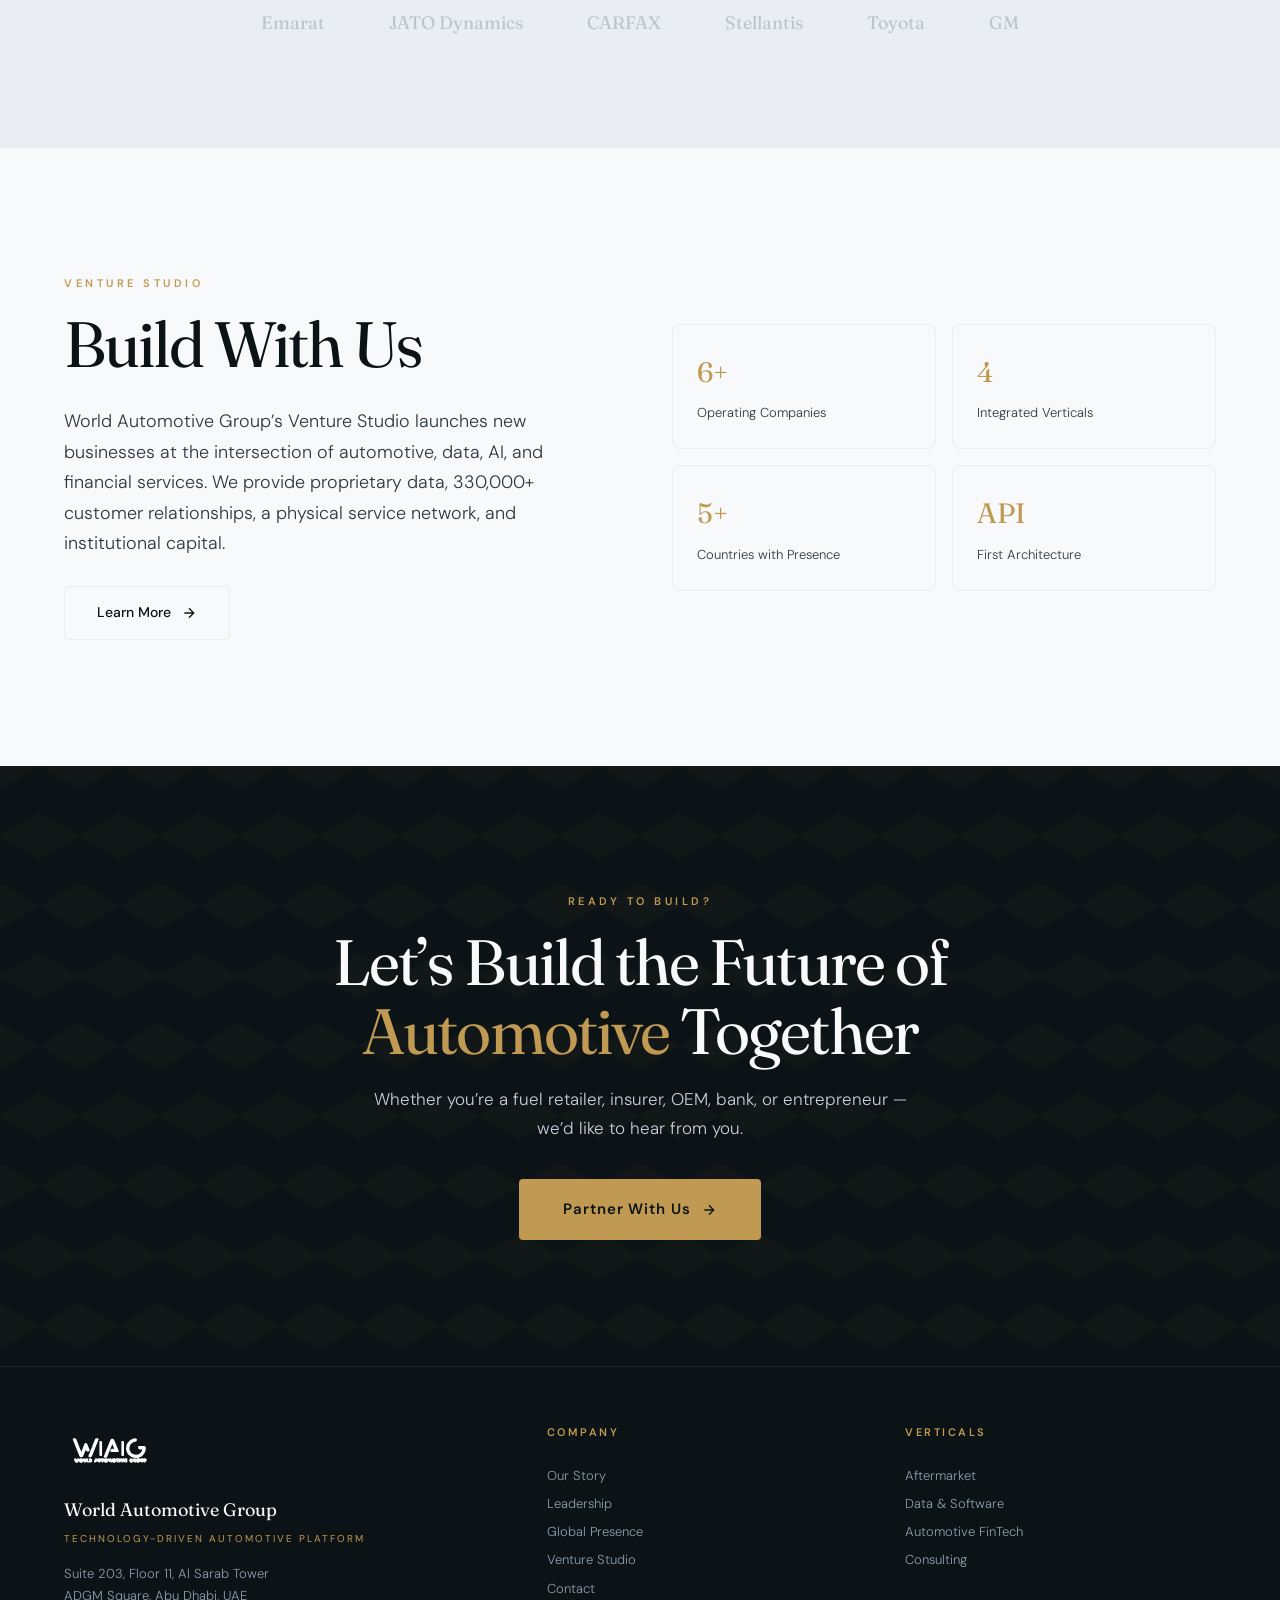
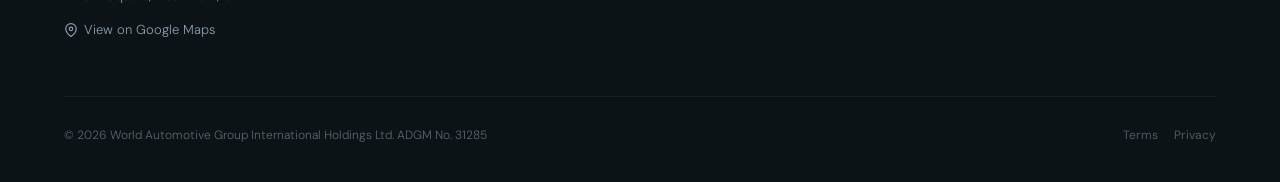
==== commit e4e61765: "Overdrive: canvas particle network + scroll-driven animations Replace the static hero grid with a ca" ====
--- a/index.html
+++ b/index.html
@@ -222,6 +222,110 @@
 
 @media (max-width: 900px) {
   .flywheel { grid-template-columns: 1fr; }
+}
+
+/* ═══════ CANVAS NETWORK (Part A) ═══════ */
+.hero-canvas {
+  position: absolute;
+  inset: 0;
+  width: 100%;
+  height: 100%;
+  pointer-events: none;
+  z-index: 0;
+}
+/* When canvas is active, hide the static CSS grid fallback */
+.hero.has-canvas .hero-grid { opacity: 0; }
+
+/* ═══════ SCROLL-DRIVEN ANIMATIONS (Part B) ═══════ */
+
+/* Flywheel rotation keyframes */
+@keyframes flywheel-rotate {
+  from { transform: rotate(0deg); }
+  to   { transform: rotate(100deg); }
+}
+/* Dashed line pulse */
+@keyframes flywheel-dash-pulse {
+  0%   { opacity: 0.15; }
+  50%  { opacity: 0.6; }
+  100% { opacity: 0.15; }
+}
+/* Hero parallax: content moves faster than background */
+@keyframes hero-parallax-bg {
+  from { transform: translateY(0); }
+  to   { transform: translateY(-20px); }
+}
+@keyframes hero-parallax-heading {
+  from { transform: translateY(0); }
+  to   { transform: translateY(-12px); }
+}
+@keyframes hero-parallax-sub {
+  from { transform: translateY(0); }
+  to   { transform: translateY(-6px); }
+}
+/* Scroll-driven reveal */
+@keyframes scroll-reveal {
+  from { opacity: 0; transform: translateY(32px); }
+  to   { opacity: 1; transform: translateY(0); }
+}
+
+/* Progressive enhancement: scroll-driven animations only */
+@supports (animation-timeline: scroll()) {
+  /* Flywheel spin on scroll */
+  .flywheel-spin {
+    animation: flywheel-rotate linear both;
+    animation-timeline: view();
+    animation-range: entry 0% cover 80%;
+  }
+  /* Dashed lines pulse on scroll */
+  .flywheel-dashes {
+    animation: flywheel-dash-pulse linear both;
+    animation-timeline: view();
+    animation-range: entry 0% cover 80%;
+  }
+
+  /* Hero parallax — canvas/grid background lags behind scroll */
+  .hero-canvas,
+  .hero-grid {
+    animation: hero-parallax-bg linear both;
+    animation-timeline: scroll();
+    animation-range: 0vh 100vh;
+  }
+  /* Heading parallax — slightly different rate */
+  .hero .hero-heading {
+    animation: hero-enter 0.9s var(--ease-out) 0.2s forwards,
+               hero-parallax-heading linear both;
+    animation-timeline: auto, scroll();
+    animation-range: normal, 0vh 100vh;
+  }
+  /* Subtext parallax — even subtler */
+  .hero .hero-sub {
+    animation: hero-enter 0.9s var(--ease-out) 0.35s forwards,
+               hero-parallax-sub linear both;
+    animation-timeline: auto, scroll();
+    animation-range: normal, 0vh 100vh;
+  }
+
+  /* Enhanced scroll-driven reveal for .reveal elements */
+  .reveal {
+    animation: scroll-reveal linear both;
+    animation-timeline: view();
+    animation-range: entry 0% entry 100%;
+    /* Override the JS-driven transition approach */
+    transition: none;
+  }
+  .reveal.visible {
+    /* Let scroll-driven animation take over */
+    animation: scroll-reveal linear both;
+    animation-timeline: view();
+    animation-range: entry 0% entry 100%;
+  }
+}
+
+/* Reduced motion: disable canvas animations and scroll-driven effects */
+@media (prefers-reduced-motion: reduce) {
+  .hero-canvas { display: none; }
+  .flywheel-spin { animation: none !important; }
+  .flywheel-dashes { animation: none !important; }
 }
 </style>
 
@@ -320,7 +424,8 @@
 <main id="main">
 
 <!-- ═══════ HERO ═══════ -->
-<section class="hero">
+<section class="hero" id="hero">
+  <canvas id="heroCanvas" class="hero-canvas" aria-hidden="true"></canvas>
   <div class="hero-grid"></div>
   <div class="container">
     <div class="hero-label">World Automotive Group</div>
@@ -389,21 +494,24 @@
         <div style="padding: 32px; background: var(--pearl); border-radius: 16px; text-align: center;">
           <div style="font-family: var(--font-display); font-size: 14px; font-weight: 600; color: var(--slate); letter-spacing: 1.5px; text-transform: uppercase; margin-bottom: 20px;">The WAG Flywheel</div>
           <svg viewBox="0 0 400 400" fill="none" xmlns="http://www.w3.org/2000/svg" style="width: 100%; max-width: 360px; margin: 0 auto; display: block;">
-            <!-- Outer ring -->
-            <circle cx="200" cy="200" r="170" stroke="#C09A53" stroke-width="1.5" opacity="0.2"/>
-            <circle cx="200" cy="200" r="130" stroke="#C09A53" stroke-width="1" opacity="0.1"/>
-
-            <!-- Curved arrows (flywheel motion) -->
-            <path d="M200 30 A170 170 0 0 1 370 200" stroke="#C09A53" stroke-width="2" fill="none" opacity="0.35" stroke-linecap="round"/>
-            <path d="M370 200 A170 170 0 0 1 200 370" stroke="#C09A53" stroke-width="2" fill="none" opacity="0.35" stroke-linecap="round"/>
-            <path d="M200 370 A170 170 0 0 1 30 200" stroke="#C09A53" stroke-width="2" fill="none" opacity="0.35" stroke-linecap="round"/>
-            <path d="M30 200 A170 170 0 0 1 200 30" stroke="#C09A53" stroke-width="2" fill="none" opacity="0.35" stroke-linecap="round"/>
-
-            <!-- Arrow heads -->
-            <polygon points="365,188 375,200 355,200" fill="#C09A53" opacity="0.5"/>
-            <polygon points="212,365 200,375 200,355" fill="#C09A53" opacity="0.5"/>
-            <polygon points="35,212 25,200 45,200" fill="#C09A53" opacity="0.5"/>
-            <polygon points="188,35 200,25 200,45" fill="#C09A53" opacity="0.5"/>
+            <!-- Flywheel spin group: arcs + arrows rotate on scroll -->
+            <g class="flywheel-spin" style="transform-origin: 200px 200px;">
+              <!-- Outer ring -->
+              <circle cx="200" cy="200" r="170" stroke="#C09A53" stroke-width="1.5" opacity="0.2"/>
+              <circle cx="200" cy="200" r="130" stroke="#C09A53" stroke-width="1" opacity="0.1"/>
+
+              <!-- Curved arrows (flywheel motion) -->
+              <path d="M200 30 A170 170 0 0 1 370 200" stroke="#C09A53" stroke-width="2" fill="none" opacity="0.35" stroke-linecap="round"/>
+              <path d="M370 200 A170 170 0 0 1 200 370" stroke="#C09A53" stroke-width="2" fill="none" opacity="0.35" stroke-linecap="round"/>
+              <path d="M200 370 A170 170 0 0 1 30 200" stroke="#C09A53" stroke-width="2" fill="none" opacity="0.35" stroke-linecap="round"/>
+              <path d="M30 200 A170 170 0 0 1 200 30" stroke="#C09A53" stroke-width="2" fill="none" opacity="0.35" stroke-linecap="round"/>
+
+              <!-- Arrow heads -->
+              <polygon points="365,188 375,200 355,200" fill="#C09A53" opacity="0.5"/>
+              <polygon points="212,365 200,375 200,355" fill="#C09A53" opacity="0.5"/>
+              <polygon points="35,212 25,200 45,200" fill="#C09A53" opacity="0.5"/>
+              <polygon points="188,35 200,25 200,45" fill="#C09A53" opacity="0.5"/>
+            </g>
 
             <!-- Center WAG hub -->
             <circle cx="200" cy="200" r="48" fill="#0B1215"/>
@@ -430,11 +538,13 @@
             <circle cx="52" cy="200" r="36" fill="#fff" stroke="#C09A53" stroke-width="1.5"/>
             <text x="52" y="204" text-anchor="middle" font-family="DM Sans, sans-serif" font-size="10" font-weight="600" fill="#0B1215">Consulting</text>
 
-            <!-- Connection lines to center -->
-            <line x1="200" y1="88" x2="200" y2="152" stroke="#C09A53" stroke-width="1" opacity="0.3" stroke-dasharray="4 3"/>
-            <line x1="312" y1="200" x2="248" y2="200" stroke="#C09A53" stroke-width="1" opacity="0.3" stroke-dasharray="4 3"/>
-            <line x1="200" y1="312" x2="200" y2="248" stroke="#C09A53" stroke-width="1" opacity="0.3" stroke-dasharray="4 3"/>
-            <line x1="88" y1="200" x2="152" y2="200" stroke="#C09A53" stroke-width="1" opacity="0.3" stroke-dasharray="4 3"/>
+            <!-- Connection lines to center (pulse opacity on scroll) -->
+            <g class="flywheel-dashes">
+              <line x1="200" y1="88" x2="200" y2="152" stroke="#C09A53" stroke-width="1" opacity="0.3" stroke-dasharray="4 3"/>
+              <line x1="312" y1="200" x2="248" y2="200" stroke="#C09A53" stroke-width="1" opacity="0.3" stroke-dasharray="4 3"/>
+              <line x1="200" y1="312" x2="200" y2="248" stroke="#C09A53" stroke-width="1" opacity="0.3" stroke-dasharray="4 3"/>
+              <line x1="88" y1="200" x2="152" y2="200" stroke="#C09A53" stroke-width="1" opacity="0.3" stroke-dasharray="4 3"/>
+            </g>
 
             <!-- Flow labels along arcs -->
             <text x="290" y="100" text-anchor="middle" font-family="DM Sans, sans-serif" font-size="8" fill="#8B9DAF" transform="rotate(0)">Data</text>
@@ -739,6 +849,168 @@
 
 <script defer src="script.js"></script>
 
+<!-- ═══════ CANVAS PARTICLE NETWORK (Part A) ═══════ -->
+<script>
+(function() {
+  'use strict';
+
+  /* ── Tunables ──────────────────────────────────── */
+  var PARTICLE_COUNT   = 70;        // 60-80 gold dots
+  var MIN_RADIUS       = 1;
+  var MAX_RADIUS       = 2.5;
+  var CONNECT_DIST     = 120;       // px — max line distance
+  var MOUSE_RADIUS     = 150;       // px — gravitational pull radius
+  var MOUSE_STRENGTH   = 0.012;     // gentle pull
+  var DRIFT_SPEED      = 0.25;      // base drift speed
+  var SCROLL_SPREAD    = 0.15;      // particles spread with scroll
+  var GOLD_R = 192, GOLD_G = 154, GOLD_B = 83;
+
+  /* ── State ─────────────────────────────────────── */
+  var canvas  = document.getElementById('heroCanvas');
+  if (!canvas) return;
+
+  var hero    = document.getElementById('hero');
+  var ctx     = canvas.getContext('2d');
+  var W, H;
+  var particles = [];
+  var mouse   = { x: -9999, y: -9999 };
+  var running = true;
+  var scrollY = 0;
+  var reducedMotion = window.matchMedia('(prefers-reduced-motion: reduce)').matches;
+
+  // If reduced motion, don't initialize canvas at all
+  if (reducedMotion) return;
+
+  // Mark hero as having canvas (hides CSS grid fallback)
+  hero.classList.add('has-canvas');
+
+  /* ── Resize ────────────────────────────────────── */
+  function resize() {
+    var rect = hero.getBoundingClientRect();
+    W = canvas.width  = rect.width;
+    H = canvas.height = rect.height;
+  }
+  resize();
+  window.addEventListener('resize', resize);
+
+  /* ── Create particles ──────────────────────────── */
+  function createParticle() {
+    return {
+      x:  Math.random() * W,
+      y:  Math.random() * H,
+      vx: (Math.random() - 0.5) * DRIFT_SPEED,
+      vy: (Math.random() - 0.5) * DRIFT_SPEED,
+      r:  MIN_RADIUS + Math.random() * (MAX_RADIUS - MIN_RADIUS),
+      a:  0.3 + Math.random() * 0.3  // opacity 0.3–0.6
+    };
+  }
+  for (var i = 0; i < PARTICLE_COUNT; i++) {
+    particles.push(createParticle());
+  }
+
+  /* ── Mouse tracking (relative to hero) ─────────── */
+  hero.addEventListener('mousemove', function(e) {
+    var rect = hero.getBoundingClientRect();
+    mouse.x = e.clientX - rect.left;
+    mouse.y = e.clientY - rect.top;
+  });
+  hero.addEventListener('mouseleave', function() {
+    mouse.x = -9999;
+    mouse.y = -9999;
+  });
+  // Enable pointer events on hero but keep canvas pointer-events:none
+  // Mouse events bubble through canvas to hero
+
+  /* ── Scroll tracking ───────────────────────────── */
+  window.addEventListener('scroll', function() {
+    scrollY = window.scrollY || window.pageYOffset;
+  }, { passive: true });
+
+  /* ── Visibility: pause when hero off-screen ────── */
+  var visObserver = new IntersectionObserver(function(entries) {
+    running = entries[0].isIntersecting;
+    if (running) requestAnimationFrame(loop);
+  }, { threshold: 0 });
+  visObserver.observe(hero);
+
+  /* ── Animation loop ────────────────────────────── */
+  function loop() {
+    if (!running) return;
+
+    ctx.clearRect(0, 0, W, H);
+
+    // Scroll-based connection distance increase
+    var scrollFactor = Math.min(scrollY / (H || 1), 1);
+    var connectDist  = CONNECT_DIST + scrollFactor * CONNECT_DIST * SCROLL_SPREAD;
+    var connectDist2 = connectDist * connectDist;
+
+    // Update particles
+    for (var i = 0; i < particles.length; i++) {
+      var p = particles[i];
+
+      // Mouse gravitational pull
+      var dx = mouse.x - p.x;
+      var dy = mouse.y - p.y;
+      var dist = Math.sqrt(dx * dx + dy * dy);
+      if (dist < MOUSE_RADIUS && dist > 0) {
+        var force = (1 - dist / MOUSE_RADIUS) * MOUSE_STRENGTH;
+        p.vx += dx / dist * force;
+        p.vy += dy / dist * force;
+      }
+
+      // Scroll-driven vertical drift offset (parallax feel)
+      p.vy += scrollFactor * 0.002;
+
+      // Dampen velocity
+      p.vx *= 0.995;
+      p.vy *= 0.995;
+
+      // Move
+      p.x += p.vx;
+      p.y += p.vy;
+
+      // Wrap around edges
+      if (p.x < -10) p.x = W + 10;
+      if (p.x > W + 10) p.x = -10;
+      if (p.y < -10) p.y = H + 10;
+      if (p.y > H + 10) p.y = -10;
+    }
+
+    // Draw connections
+    for (var i = 0; i < particles.length; i++) {
+      for (var j = i + 1; j < particles.length; j++) {
+        var dx = particles[i].x - particles[j].x;
+        var dy = particles[i].y - particles[j].y;
+        var d2 = dx * dx + dy * dy;
+        if (d2 < connectDist2) {
+          var d = Math.sqrt(d2);
+          var alpha = (1 - d / connectDist) * 0.15;
+          ctx.beginPath();
+          ctx.moveTo(particles[i].x, particles[i].y);
+          ctx.lineTo(particles[j].x, particles[j].y);
+          ctx.strokeStyle = 'rgba(' + GOLD_R + ',' + GOLD_G + ',' + GOLD_B + ',' + alpha + ')';
+          ctx.lineWidth = 0.5;
+          ctx.stroke();
+        }
+      }
+    }
+
+    // Draw particles
+    for (var i = 0; i < particles.length; i++) {
+      var p = particles[i];
+      ctx.beginPath();
+      ctx.arc(p.x, p.y, p.r, 0, Math.PI * 2);
+      ctx.fillStyle = 'rgba(' + GOLD_R + ',' + GOLD_G + ',' + GOLD_B + ',' + p.a + ')';
+      ctx.fill();
+    }
+
+    requestAnimationFrame(loop);
+  }
+
+  requestAnimationFrame(loop);
+})();
+</script>
+
 <!-- Vercel Analytics -->
 <script>
   window.va = window.va || function () { (window.vaq = window.vaq || []).push(arguments); };
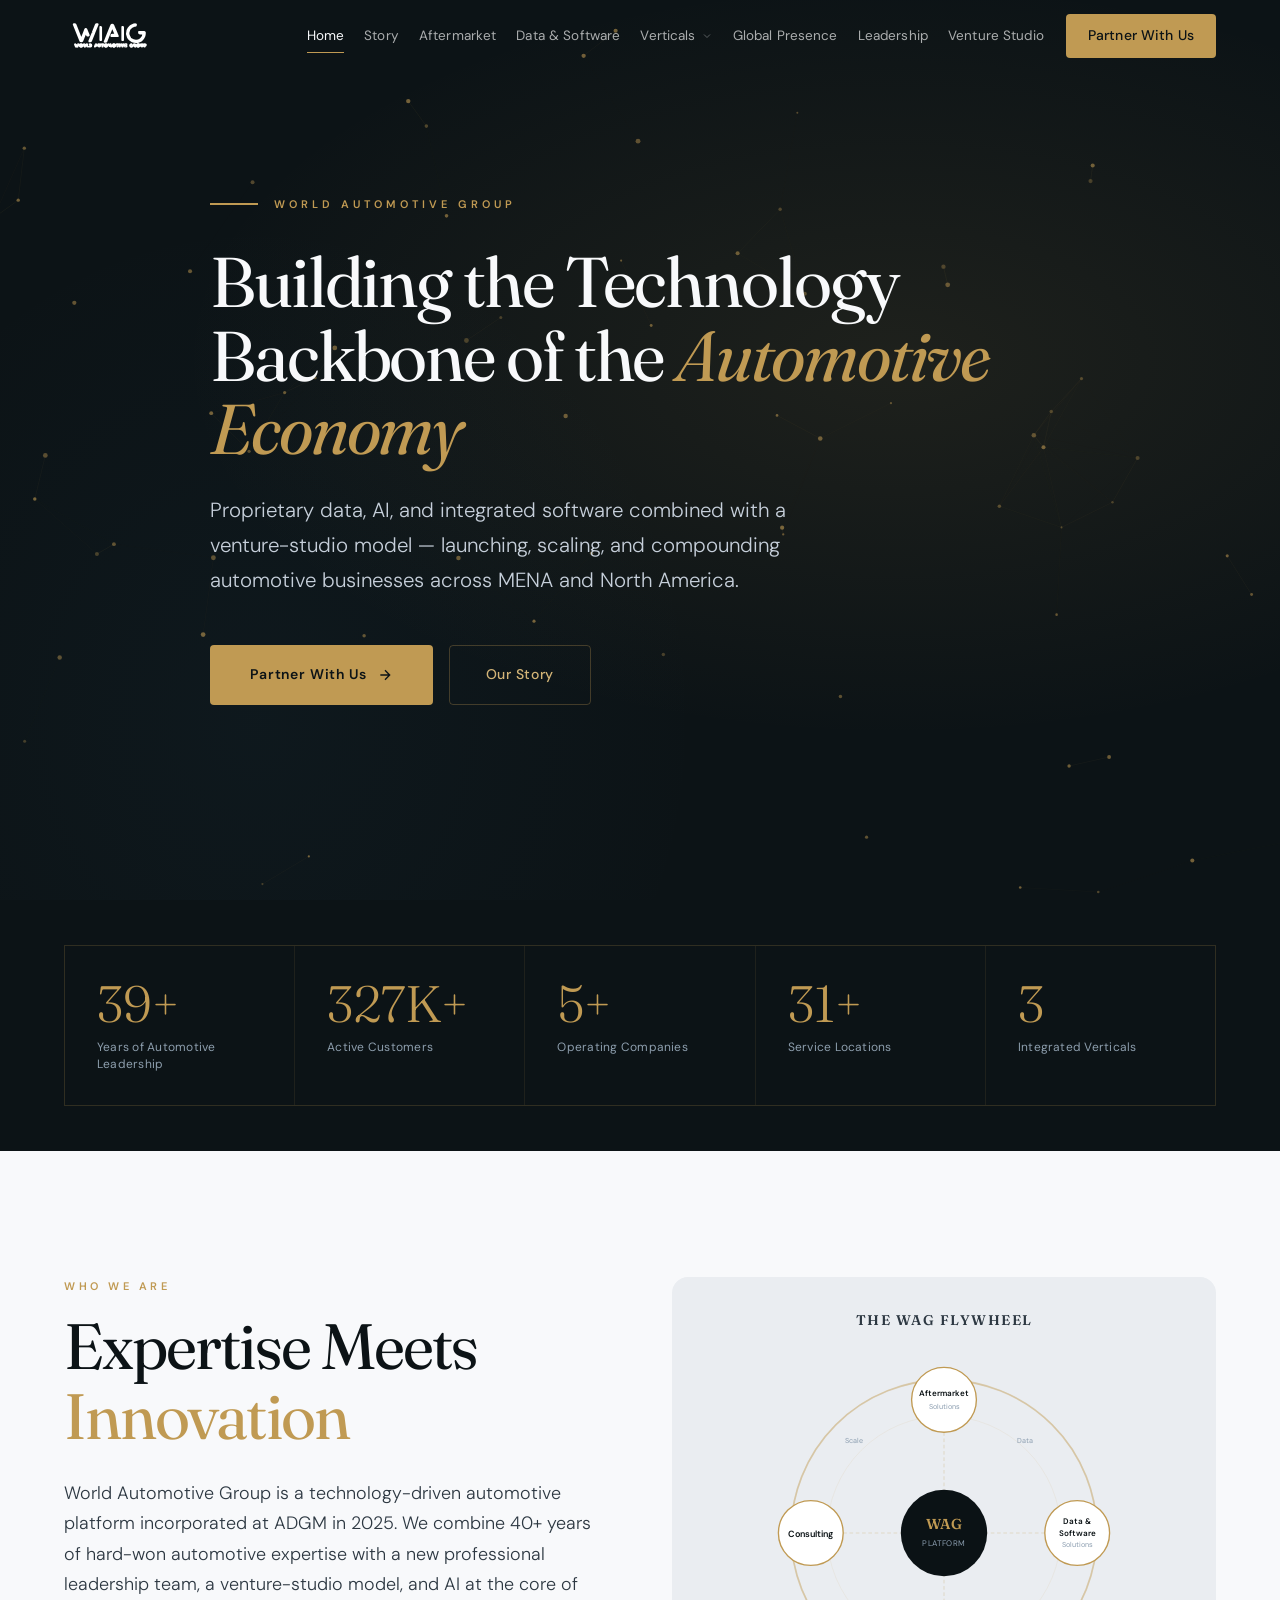
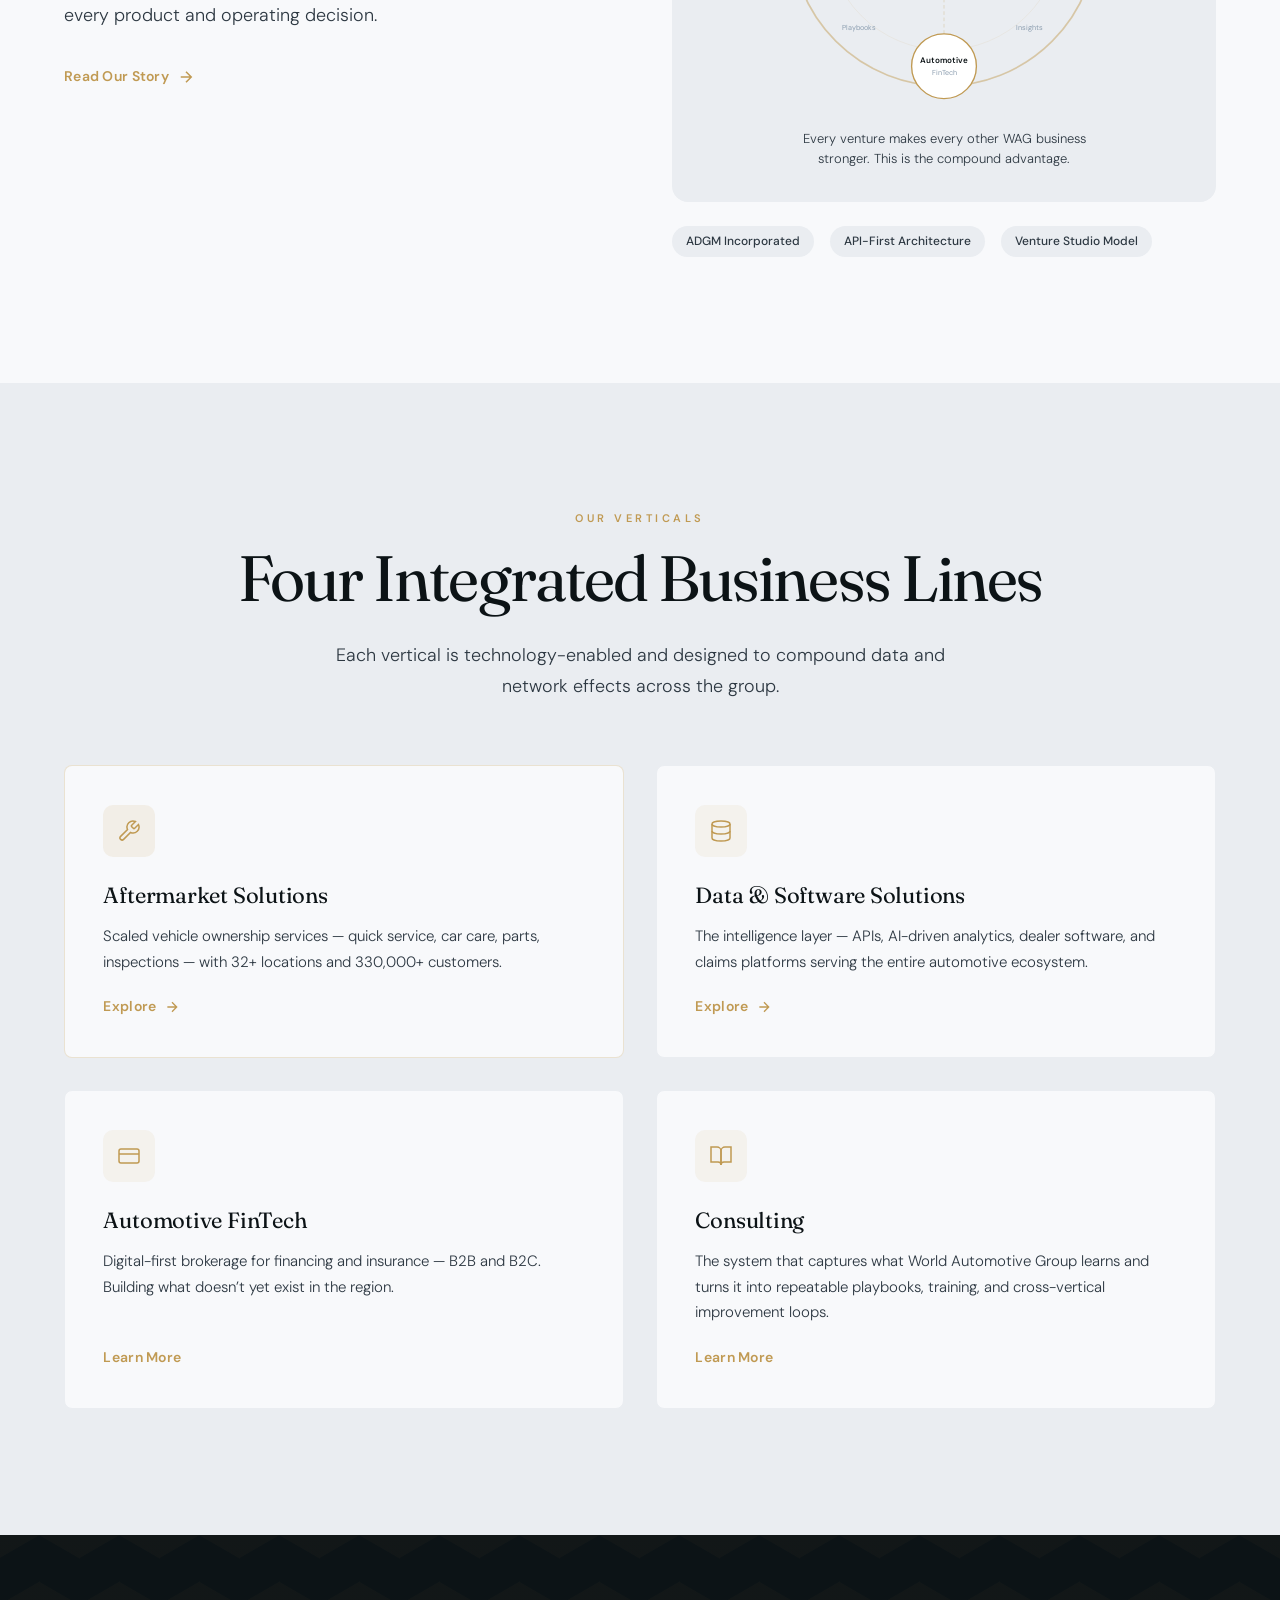
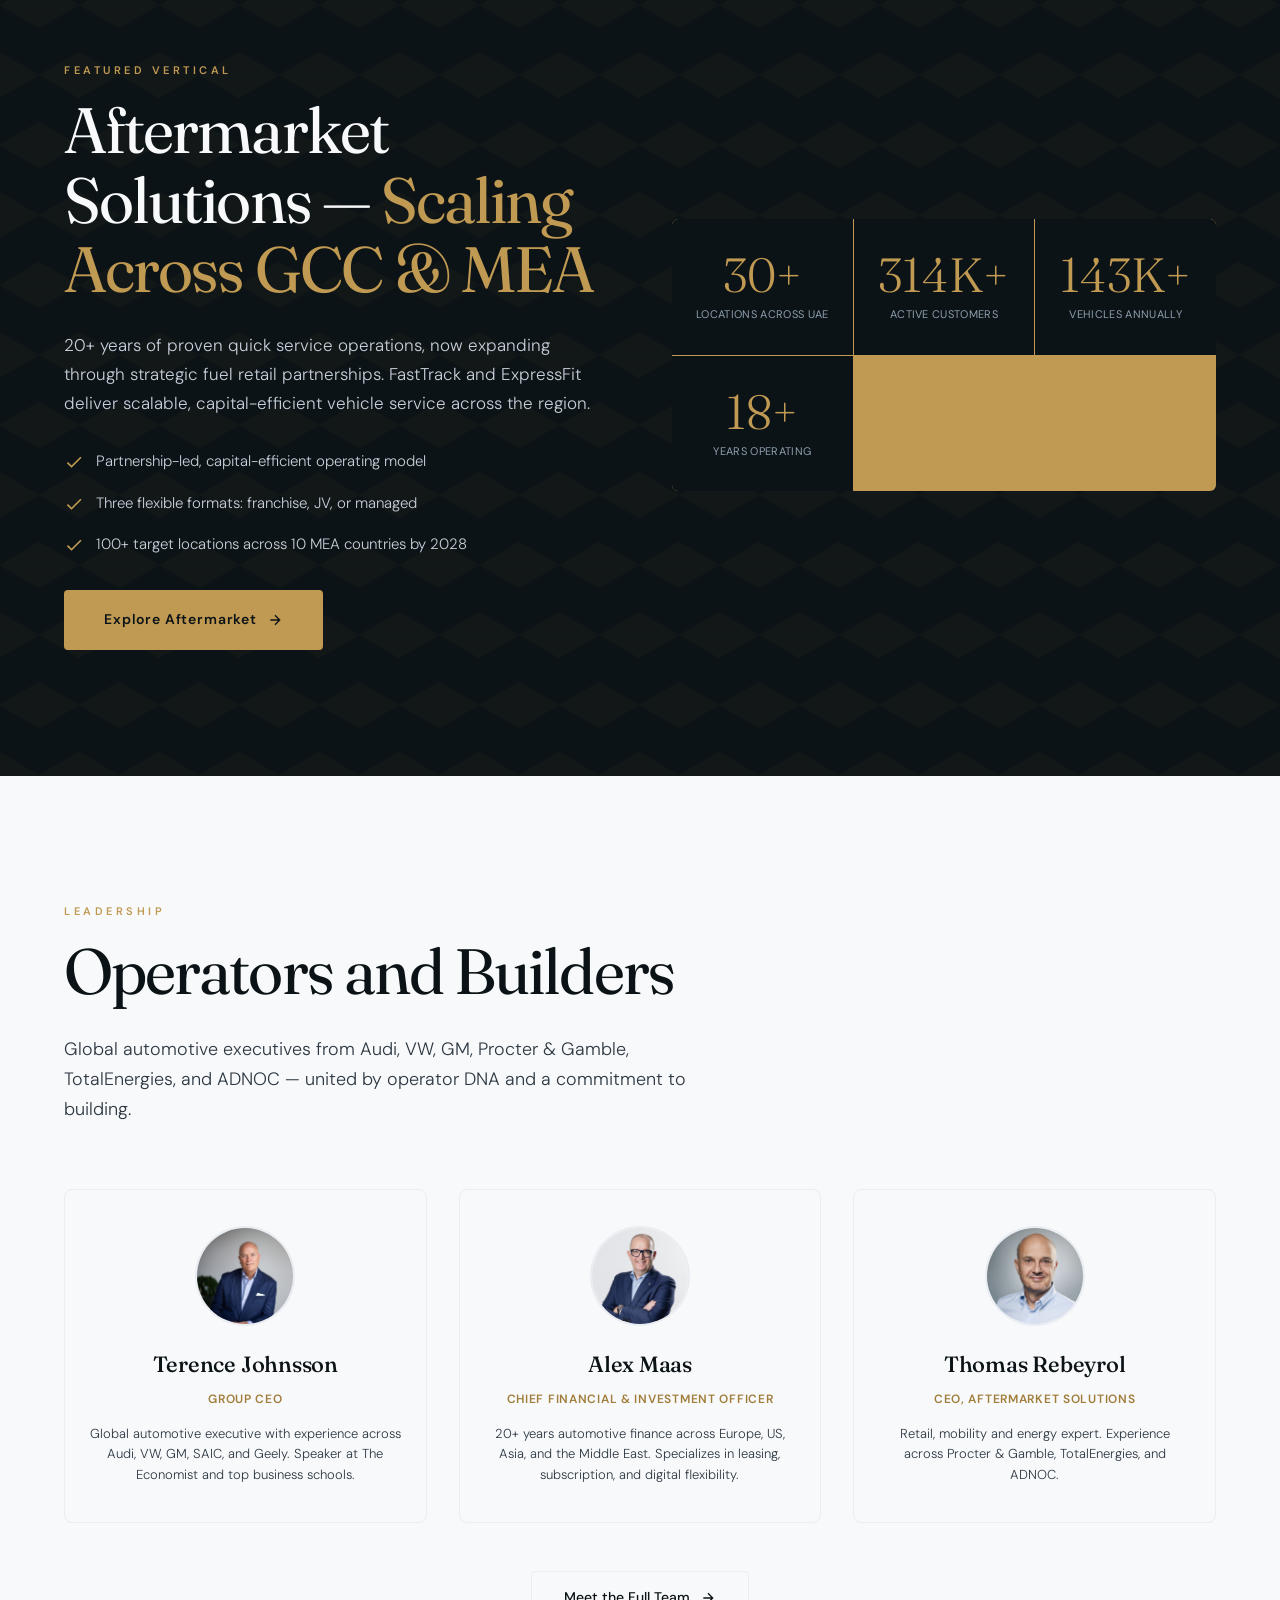
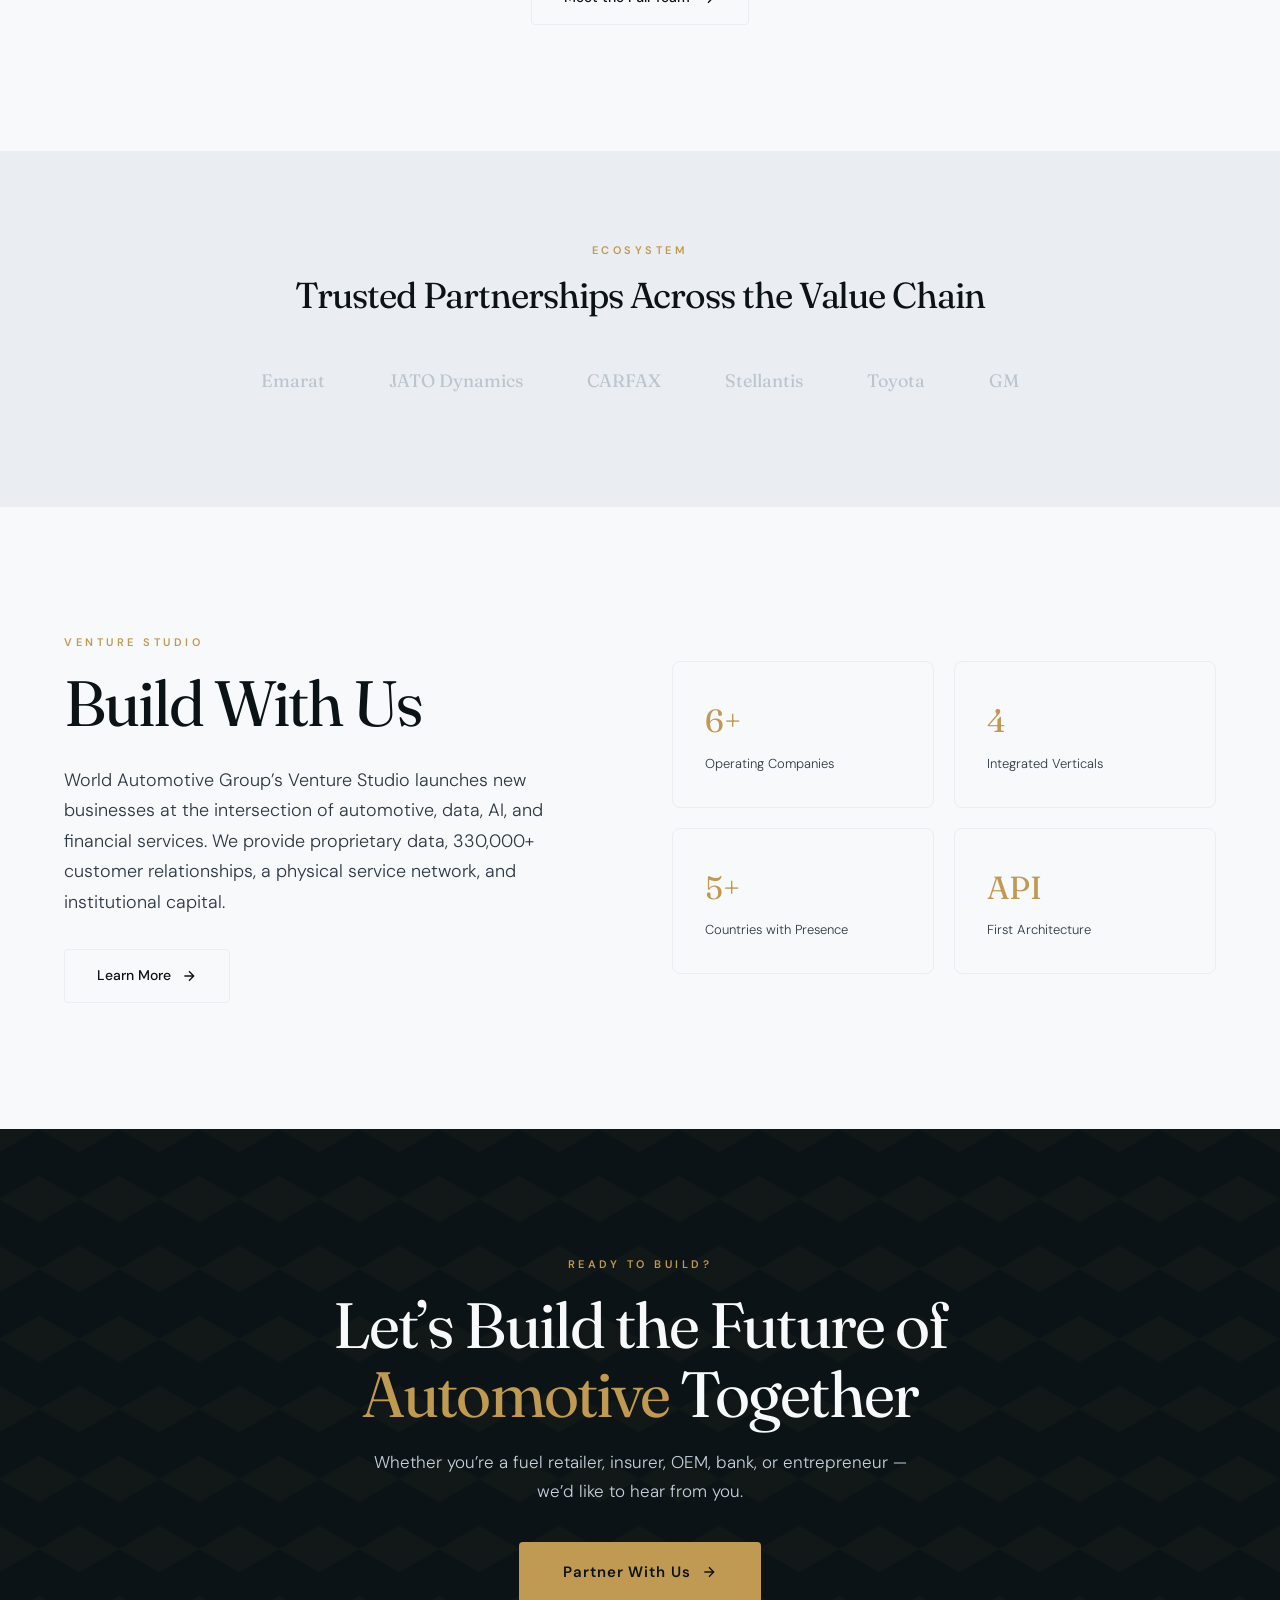
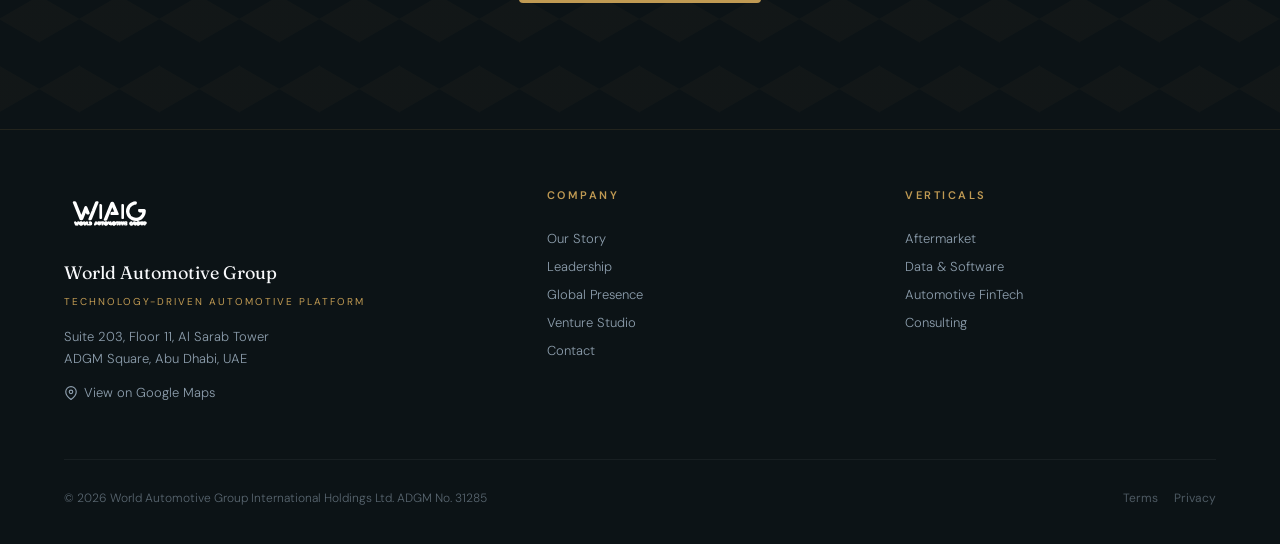
==== commit e586ac73: "Arrange: spacing tokens, 2x2 verticals grid, and layout rhythm Add spacing scale (--space-xs through" ====
--- a/index.html
+++ b/index.html
@@ -446,7 +446,7 @@
 </section>
 
 <!-- ═══════ PROOF STRIP ═══════ -->
-<section class="bg-coal">
+<section class="bg-coal stats-strip">
   <div class="container">
     <div class="stat-grid stat-grid-5 reveal">
       <div class="stat-cell">
@@ -483,7 +483,7 @@
         <p class="section-subhead" style="max-width:none">
           World Automotive Group is a technology-driven automotive platform incorporated at ADGM in 2025. We combine 40+ years of hard-won automotive expertise with a new professional leadership team, a venture-studio model, and AI at the core of every product and operating decision.
         </p>
-        <div style="margin-top: 32px;">
+        <div style="margin-top: var(--space-xl);">
           <a href="about.html" class="btn-arrow">
             Read Our Story
             <svg width="18" height="18" fill="none" stroke="currentColor" stroke-width="2" viewBox="0 0 24 24"><path d="M5 12h14m-7-7 7 7-7 7"/></svg>
@@ -569,17 +569,17 @@
 <!-- ═══════ VERTICALS ═══════ -->
 <section class="section-pad" style="background: var(--pearl);">
   <div class="container">
-    <div style="text-align: center; margin-bottom: 56px;">
+    <div class="section-header-center">
       <span class="label reveal">Our Verticals</span>
       <h2 class="section-heading reveal reveal-delay-1">Four Integrated Business Lines</h2>
-      <p class="section-subhead reveal reveal-delay-2" style="margin: 0 auto;">
+      <p class="section-subhead reveal reveal-delay-2">
         Each vertical is technology-enabled and designed to compound data and network effects across the group.
       </p>
     </div>
 
-    <div class="four-col">
+    <div class="verticals-grid">
       <!-- Aftermarket -->
-      <a href="aftermarket.html" class="vertical-card reveal reveal-delay-1" style="text-decoration:none;">
+      <a href="aftermarket.html" class="vertical-card featured reveal reveal-delay-1" style="text-decoration:none;">
         <div class="vertical-icon">
           <svg width="24" height="24" fill="none" stroke="var(--gold)" stroke-width="1.5" viewBox="0 0 24 24"><path d="M14.7 6.3a1 1 0 0 0 0 1.4l1.6 1.6a1 1 0 0 0 1.4 0l3.77-3.77a6 6 0 0 1-7.94 7.94l-6.91 6.91a2.12 2.12 0 0 1-3-3l6.91-6.91a6 6 0 0 1 7.94-7.94l-3.76 3.76z"/></svg>
         </div>
@@ -685,15 +685,15 @@
 <!-- ═══════ LEADERSHIP PREVIEW ═══════ -->
 <section class="section-pad bg-white">
   <div class="container">
-    <div style="text-align: center; margin-bottom: 48px;">
+    <div class="section-header-left">
       <span class="label reveal">Leadership</span>
       <h2 class="section-heading reveal reveal-delay-1">Operators and Builders</h2>
-      <p class="section-subhead reveal reveal-delay-2" style="margin: 0 auto;">
+      <p class="section-subhead reveal reveal-delay-2">
         Global automotive executives from Audi, VW, GM, Procter &amp; Gamble, TotalEnergies, and ADNOC &mdash; united by operator DNA and a commitment to building.
       </p>
     </div>
 
-    <div class="three-col" style="margin-bottom: 40px;">
+    <div class="three-col">
       <div class="leader-card reveal reveal-delay-1">
         <img src="profile photos/Terence.jpeg" alt="Terence Johnsson" class="leader-photo" width="100" height="100" loading="lazy">
         <div class="leader-name">Terence Johnsson</div>
@@ -714,7 +714,7 @@
       </div>
     </div>
 
-    <div style="text-align: center;">
+    <div class="section-footer-action">
       <a href="leadership.html" class="btn-outline-dark">
         Meet the Full Team
         <svg width="16" height="16" fill="none" stroke="currentColor" stroke-width="2" viewBox="0 0 24 24"><path d="M5 12h14m-7-7 7 7-7 7"/></svg>
@@ -726,7 +726,7 @@
 <!-- ═══════ PARTNERS ═══════ -->
 <section class="section-pad-sm" style="background: var(--pearl);">
   <div class="container">
-    <div style="text-align: center; margin-bottom: 32px;">
+    <div class="section-header-center" style="margin-bottom: var(--space-xl);">
       <span class="label reveal">Ecosystem</span>
       <h2 class="section-heading reveal reveal-delay-1" style="font-size: clamp(24px, 3vw, 36px);">Trusted Partnerships Across the Value Chain</h2>
     </div>
@@ -751,7 +751,7 @@
         <p class="section-subhead" style="max-width: none;">
           World Automotive Group&rsquo;s Venture Studio launches new businesses at the intersection of automotive, data, AI, and financial services. We provide proprietary data, 330,000+ customer relationships, a physical service network, and institutional capital.
         </p>
-        <div style="margin-top: 28px;">
+        <div style="margin-top: var(--space-xl);">
           <a href="venture-studio.html" class="btn-outline-dark">
             Learn More
             <svg width="16" height="16" fill="none" stroke="currentColor" stroke-width="2" viewBox="0 0 24 24"><path d="M5 12h14m-7-7 7 7-7 7"/></svg>
@@ -759,22 +759,22 @@
         </div>
       </div>
       <div class="reveal reveal-delay-2">
-        <div style="display: grid; grid-template-columns: 1fr 1fr; gap: 16px;">
-          <div style="padding: 24px; border: 1px solid var(--pearl); border-radius: 8px;">
-            <div style="font-family: var(--font-display); font-size: 28px; color: var(--gold); margin-bottom: 6px;">6+</div>
-            <div style="font-size: 13px; color: var(--slate); font-weight: 300;">Operating Companies</div>
-          </div>
-          <div style="padding: 24px; border: 1px solid var(--pearl); border-radius: 8px;">
-            <div style="font-family: var(--font-display); font-size: 28px; color: var(--gold); margin-bottom: 6px;">4</div>
-            <div style="font-size: 13px; color: var(--slate); font-weight: 300;">Integrated Verticals</div>
-          </div>
-          <div style="padding: 24px; border: 1px solid var(--pearl); border-radius: 8px;">
-            <div style="font-family: var(--font-display); font-size: 28px; color: var(--gold); margin-bottom: 6px;">5+</div>
-            <div style="font-size: 13px; color: var(--slate); font-weight: 300;">Countries with Presence</div>
-          </div>
-          <div style="padding: 24px; border: 1px solid var(--pearl); border-radius: 8px;">
-            <div style="font-family: var(--font-display); font-size: 28px; color: var(--gold); margin-bottom: 6px;">API</div>
-            <div style="font-size: 13px; color: var(--slate); font-weight: 300;">First Architecture</div>
+        <div class="mini-stats">
+          <div class="mini-stat">
+            <div class="mini-stat-num">6+</div>
+            <div class="mini-stat-label">Operating Companies</div>
+          </div>
+          <div class="mini-stat">
+            <div class="mini-stat-num">4</div>
+            <div class="mini-stat-label">Integrated Verticals</div>
+          </div>
+          <div class="mini-stat">
+            <div class="mini-stat-num">5+</div>
+            <div class="mini-stat-label">Countries with Presence</div>
+          </div>
+          <div class="mini-stat">
+            <div class="mini-stat-num">API</div>
+            <div class="mini-stat-label">First Architecture</div>
           </div>
         </div>
       </div>
--- a/styles.css
+++ b/styles.css
@@ -48,6 +48,16 @@
 
   --ease-out: cubic-bezier(0.16, 1, 0.3, 1);
   --ease-in-out: cubic-bezier(0.65, 0, 0.35, 1);
+
+  /* Spacing scale */
+  --space-xs: 4px;
+  --space-sm: 8px;
+  --space-md: 16px;
+  --space-lg: 24px;
+  --space-xl: 32px;
+  --space-2xl: 48px;
+  --space-3xl: 64px;
+  --space-4xl: 96px;
 }
 
 html {
@@ -820,8 +830,8 @@
 
 /* ═══════ MISC ═══════ */
 .two-col { display: grid; grid-template-columns: 1fr 1fr; gap: clamp(32px, 5vw, 80px); align-items: start; }
-.three-col { display: grid; grid-template-columns: repeat(3, 1fr); gap: 24px; }
-.four-col { display: grid; grid-template-columns: repeat(4, 1fr); gap: 24px; }
+.three-col { display: grid; grid-template-columns: repeat(3, 1fr); gap: clamp(20px, 3vw, 32px); }
+.four-col { display: grid; grid-template-columns: repeat(4, 1fr); gap: clamp(20px, 3vw, 32px); }
 
 /* Vertical cards */
 .vertical-card {
@@ -1025,3 +1035,64 @@
 .feature-icon.light { background: rgba(192, 154, 83, 0.08); }
 .feature-title { font-size: 15px; font-weight: 600; color: var(--coal); margin-bottom: 4px; }
 .feature-desc { font-size: 14px; color: var(--slate); font-weight: 300; line-height: 1.6; }
+
+/* ═══════ LAYOUT REFINEMENTS ═══════ */
+
+/* Stats strip — breathing room around the proof bar */
+.stats-strip { padding: clamp(32px, 5vh, 56px) 0; }
+
+/* Verticals grid — 2x2 for more generous card spacing */
+.verticals-grid {
+  display: grid;
+  grid-template-columns: repeat(2, 1fr);
+  gap: clamp(20px, 3vw, 32px);
+}
+.verticals-grid .vertical-card.featured {
+  border-color: rgba(192, 154, 83, 0.25);
+}
+.verticals-grid .vertical-card.featured .vertical-icon {
+  background: rgba(192, 154, 83, 0.12);
+}
+@media (max-width: 600px) {
+  .verticals-grid { grid-template-columns: 1fr; }
+}
+
+/* Section header — left-aligned variant to break centered monotony */
+.section-header-left { margin-bottom: clamp(40px, 6vw, 64px); }
+.section-header-left .section-subhead { margin-bottom: 0; }
+
+/* Section header — centered variant with tighter bottom margin */
+.section-header-center {
+  text-align: center;
+  margin-bottom: clamp(40px, 6vw, 64px);
+}
+.section-header-center .section-subhead { margin: 0 auto; }
+
+/* Venture studio mini-stats */
+.mini-stats {
+  display: grid;
+  grid-template-columns: 1fr 1fr;
+  gap: clamp(16px, 2vw, 20px);
+}
+.mini-stat {
+  padding: clamp(24px, 3vw, 32px);
+  border: 1px solid var(--pearl);
+  border-radius: 8px;
+}
+.mini-stat-num {
+  font-family: var(--font-display);
+  font-size: clamp(24px, 3vw, 32px);
+  color: var(--gold);
+  margin-bottom: var(--space-xs);
+}
+.mini-stat-label {
+  font-size: 13px;
+  color: var(--slate);
+  font-weight: 300;
+}
+
+/* CTA section — more vertical breathing room */
+.section-footer-action {
+  text-align: center;
+  margin-top: clamp(32px, 5vw, 48px);
+}
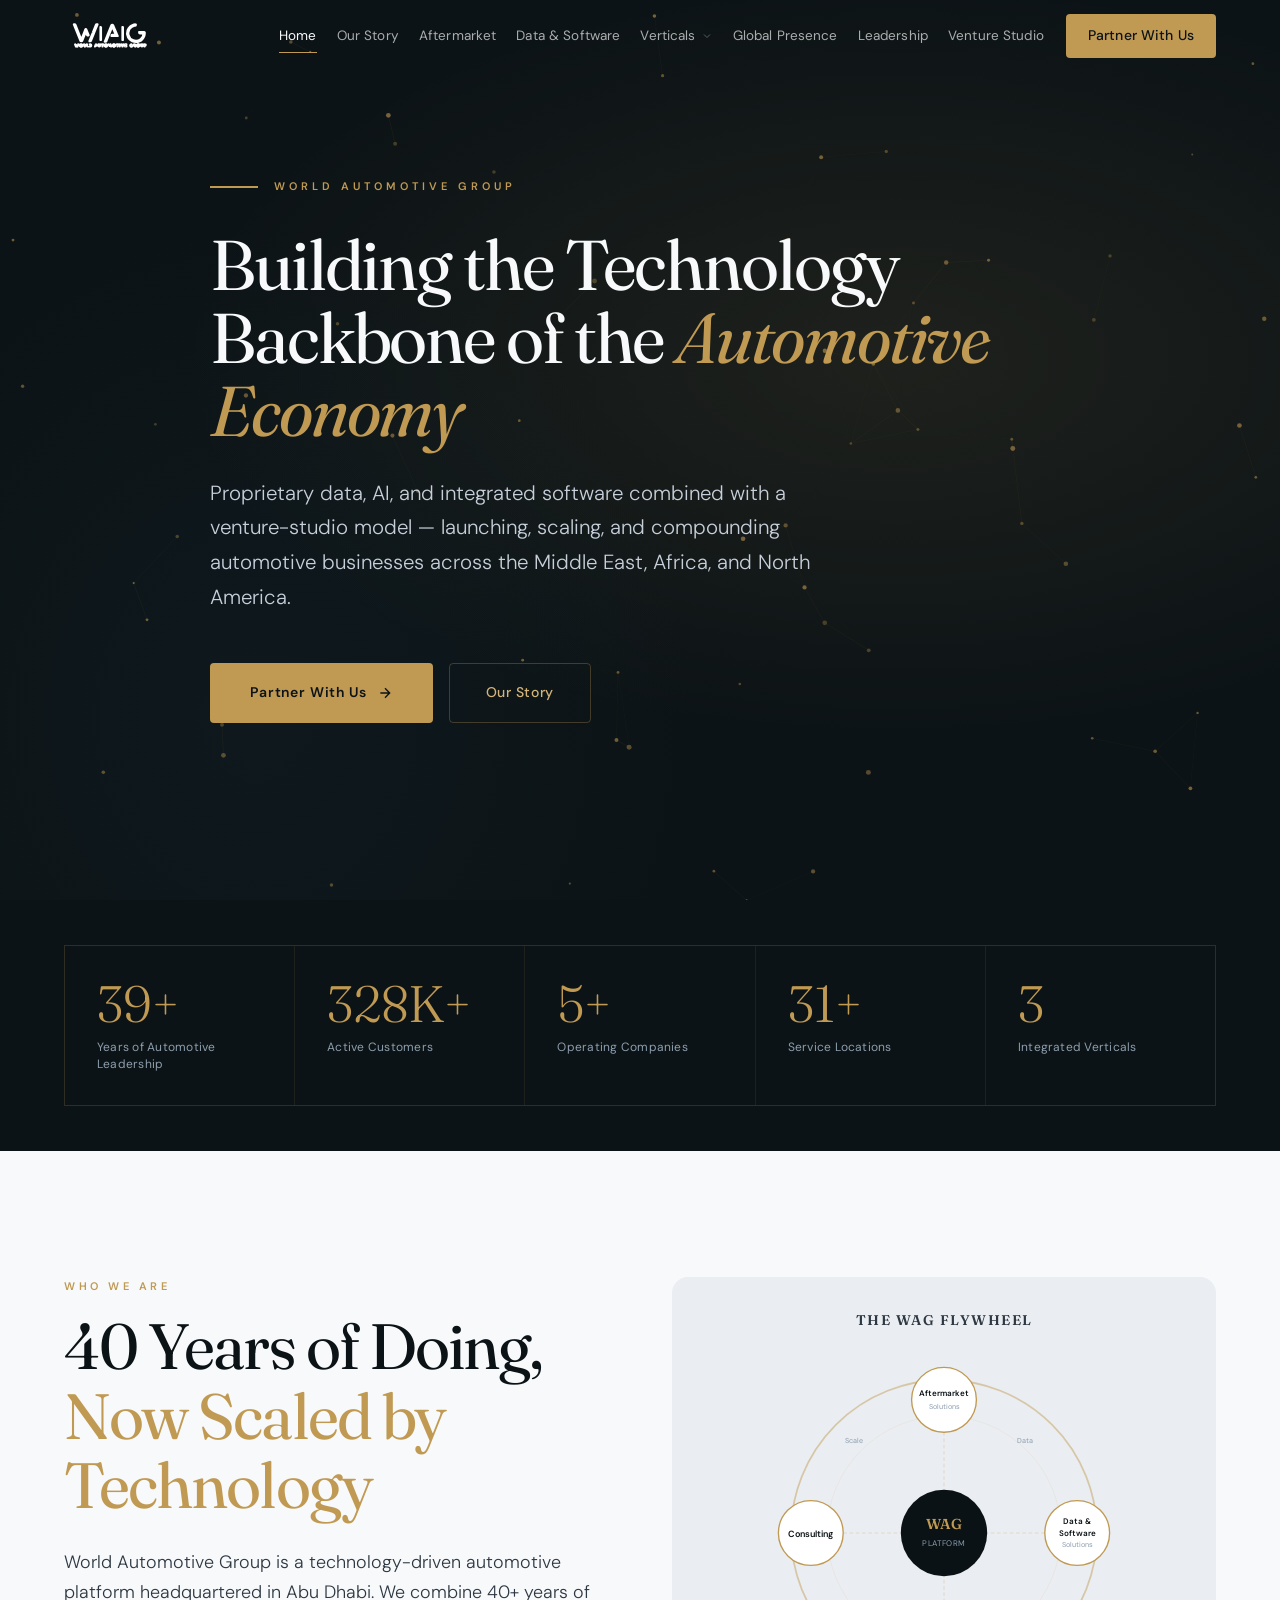
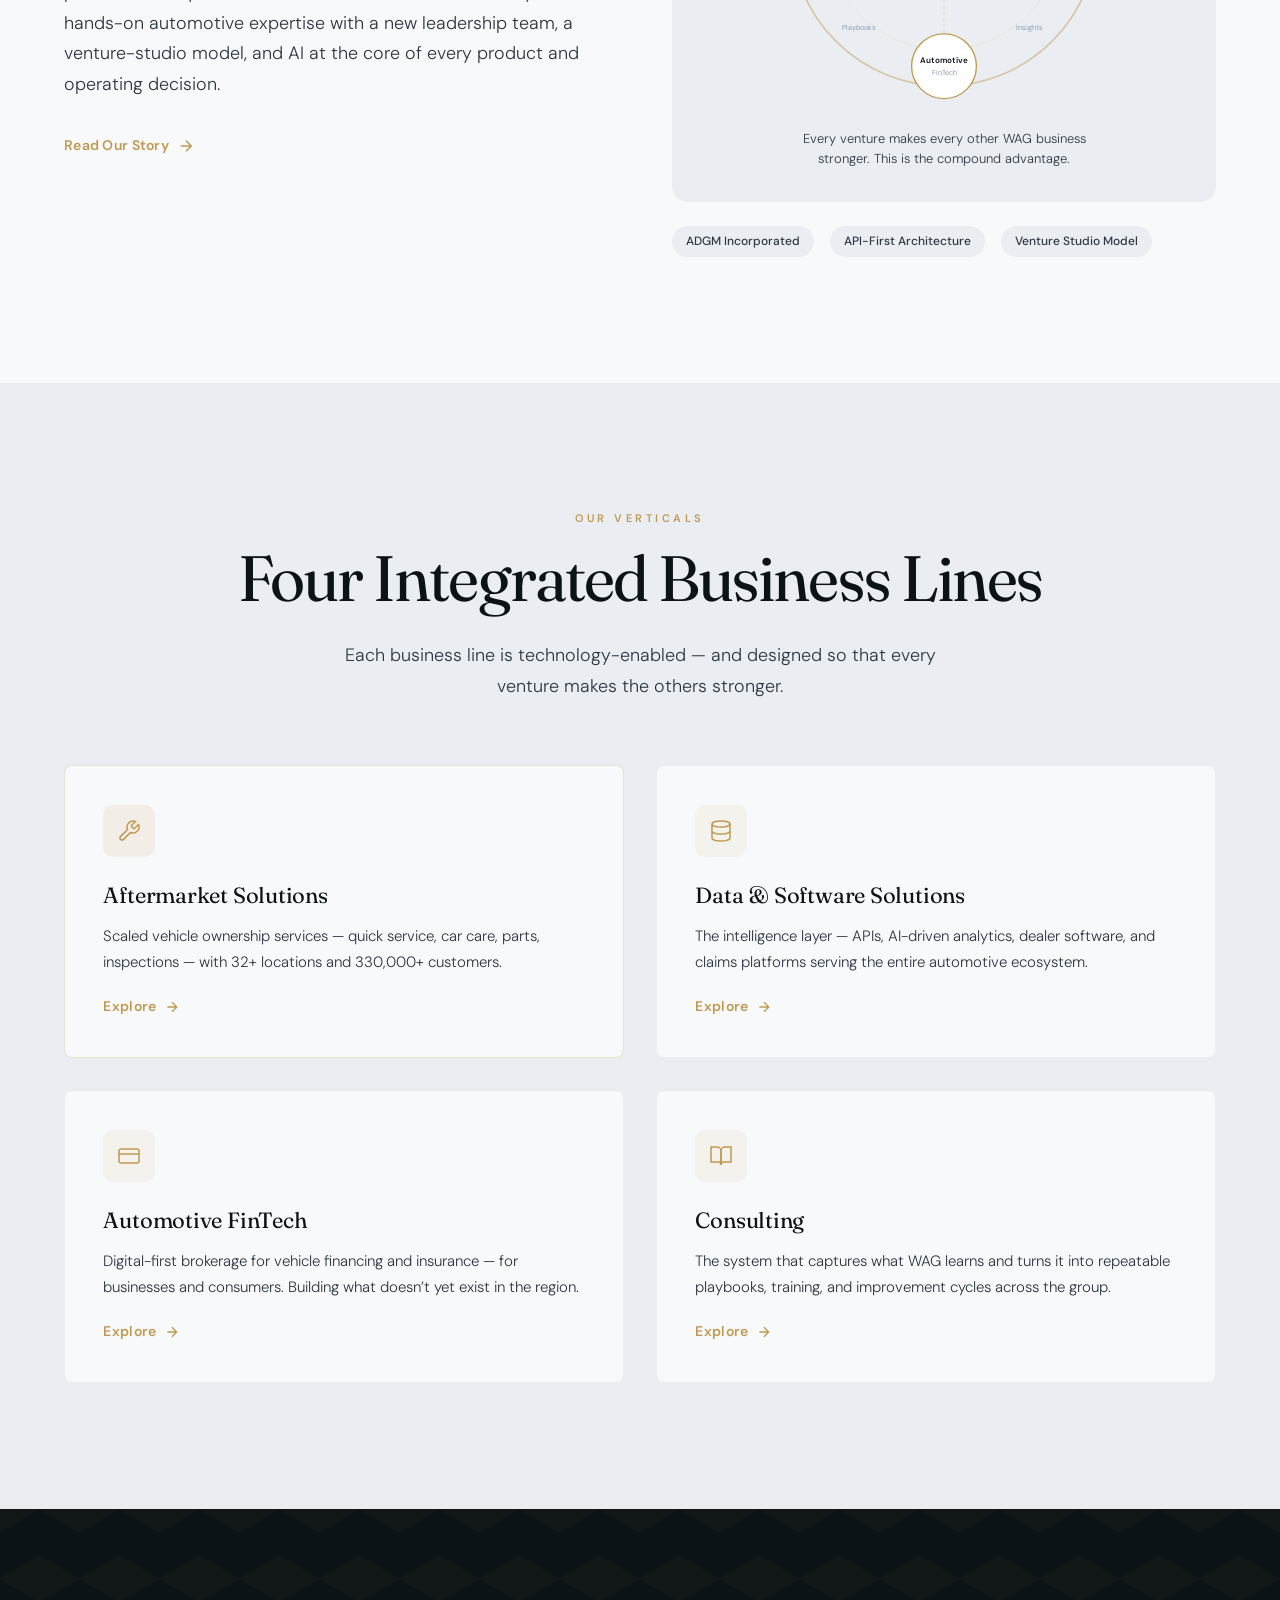
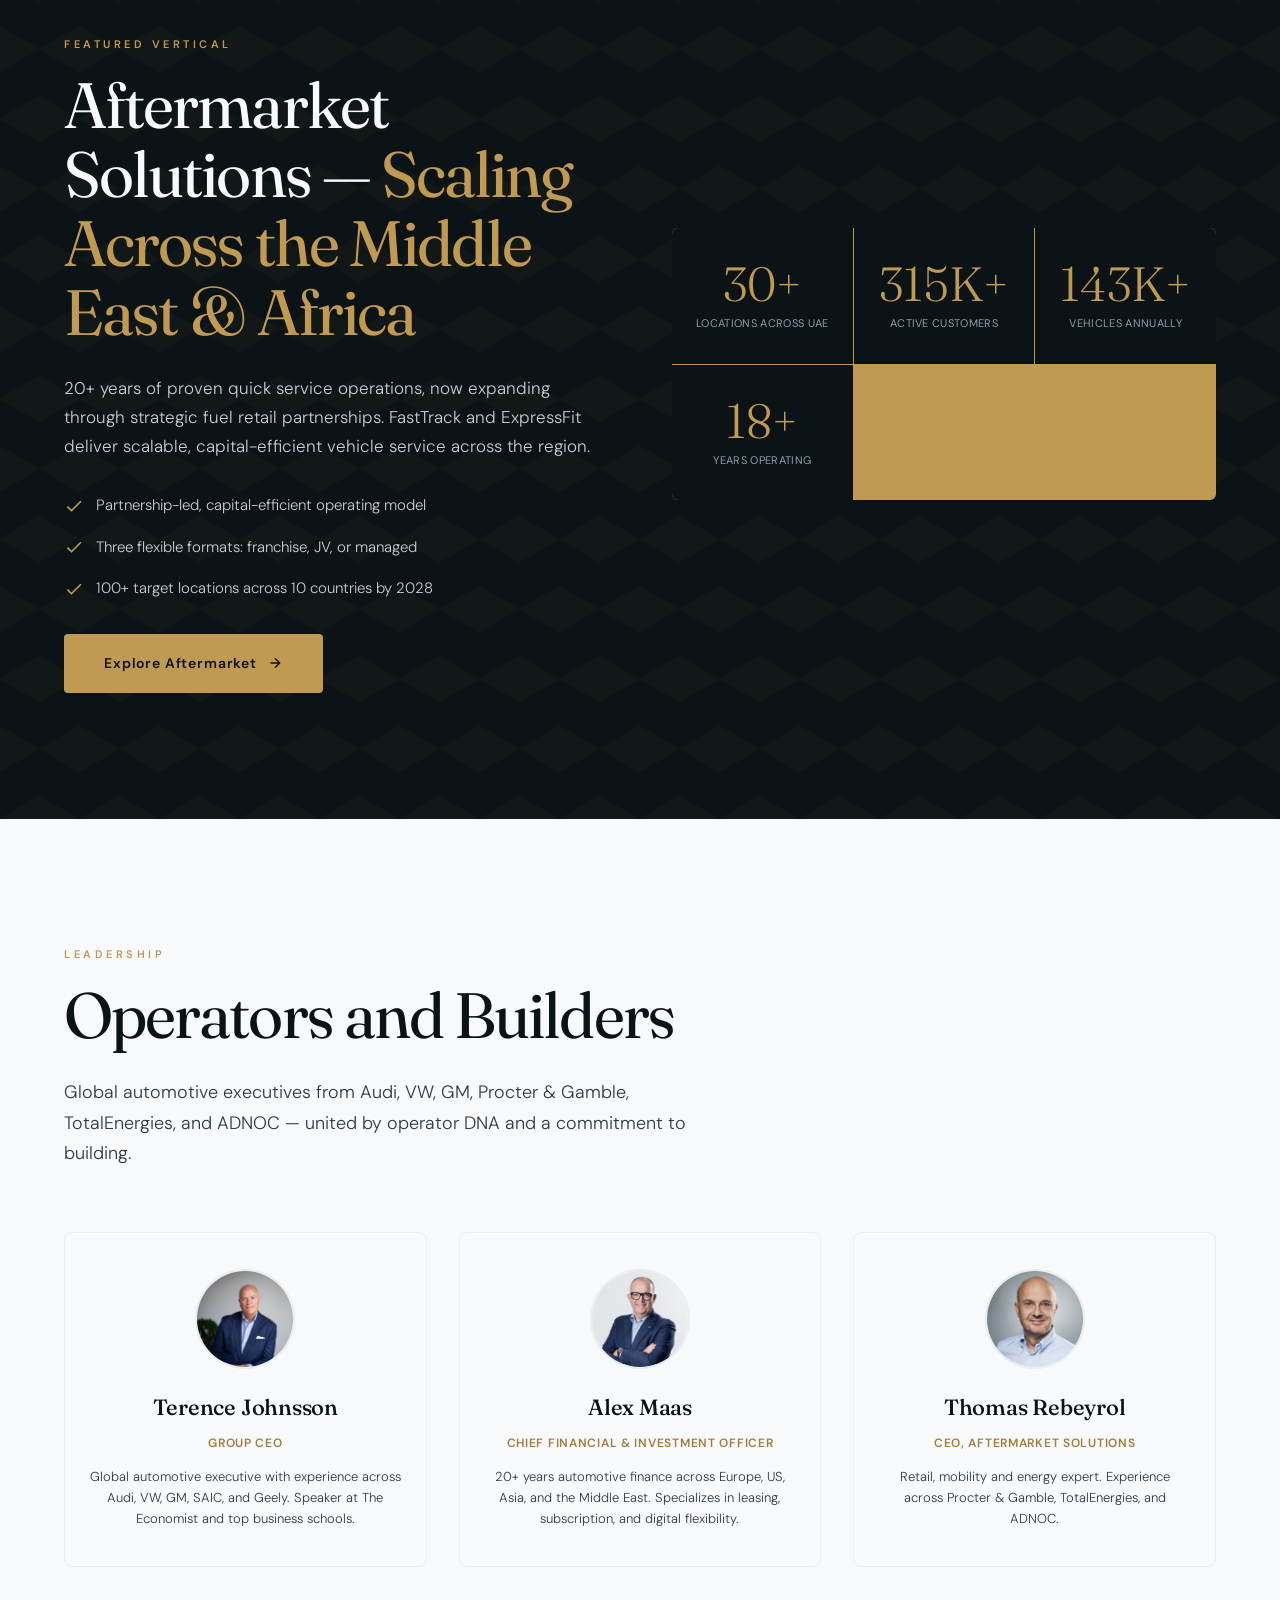
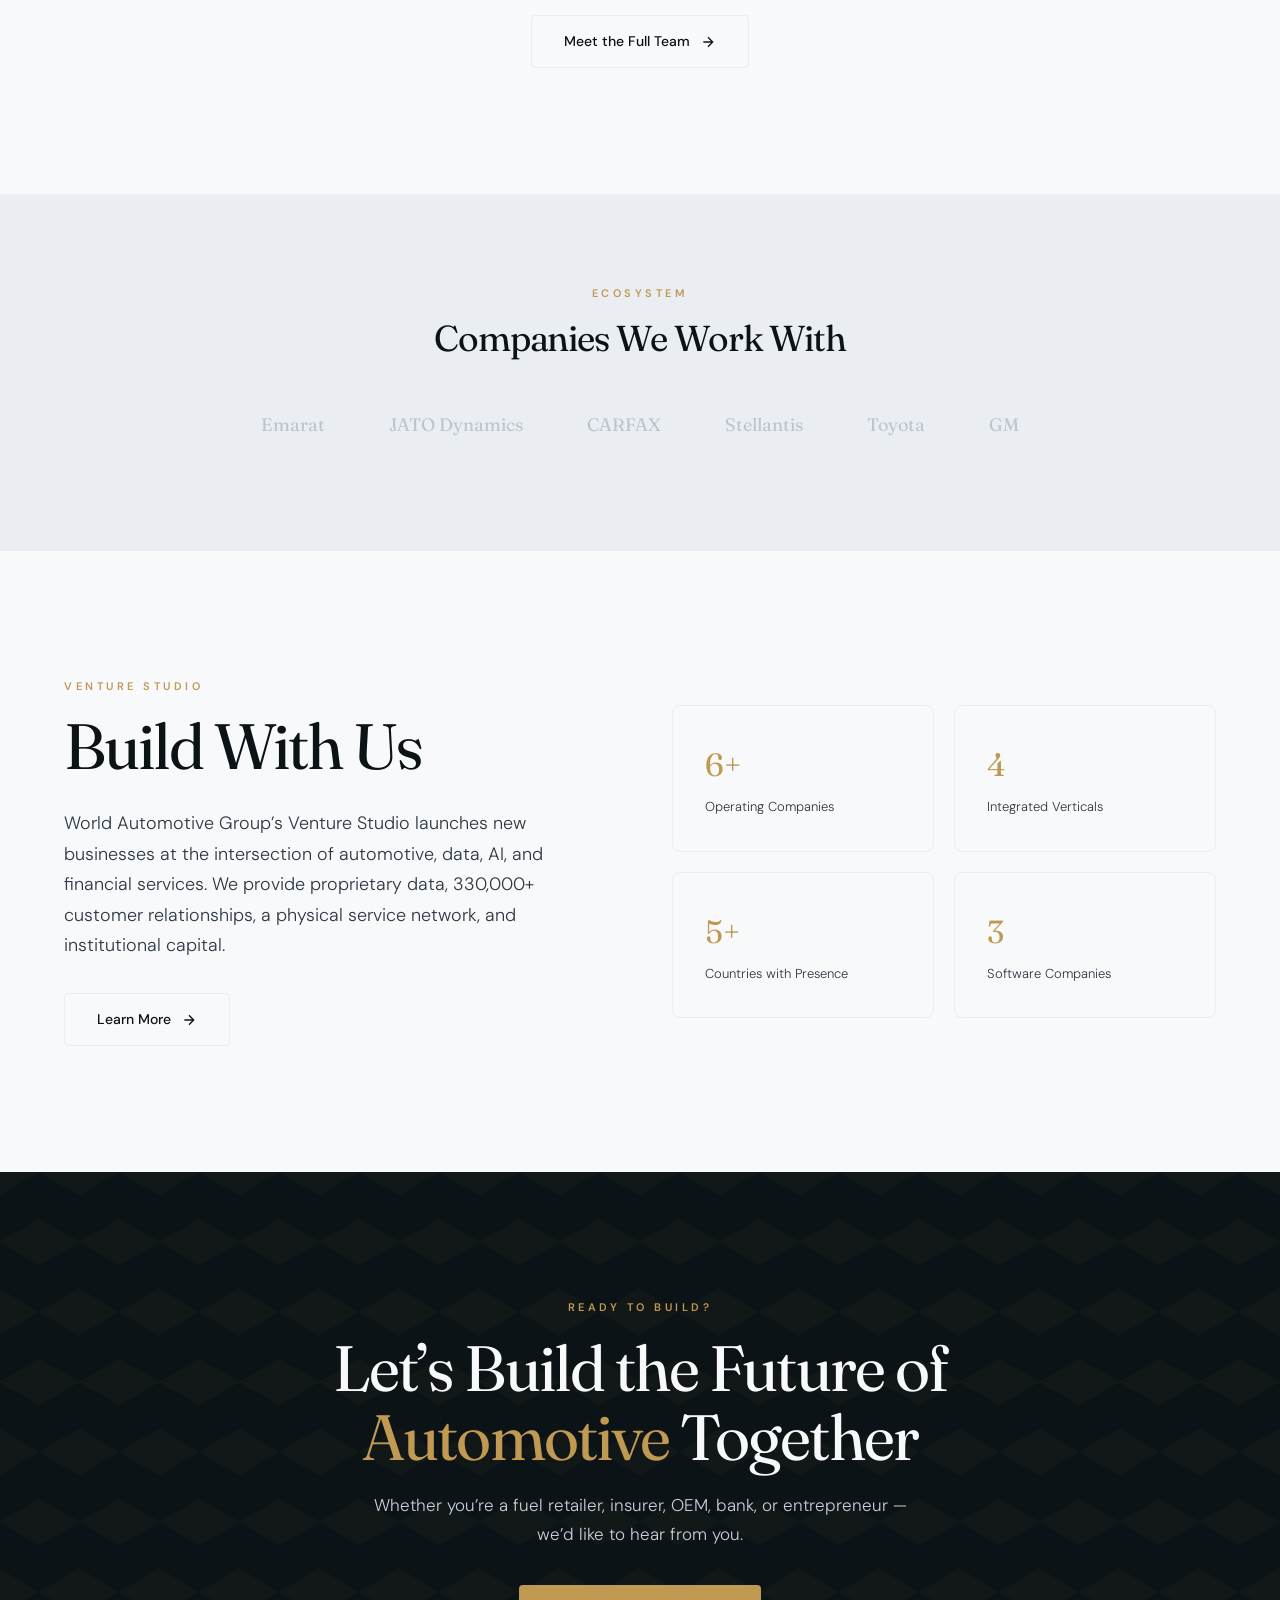
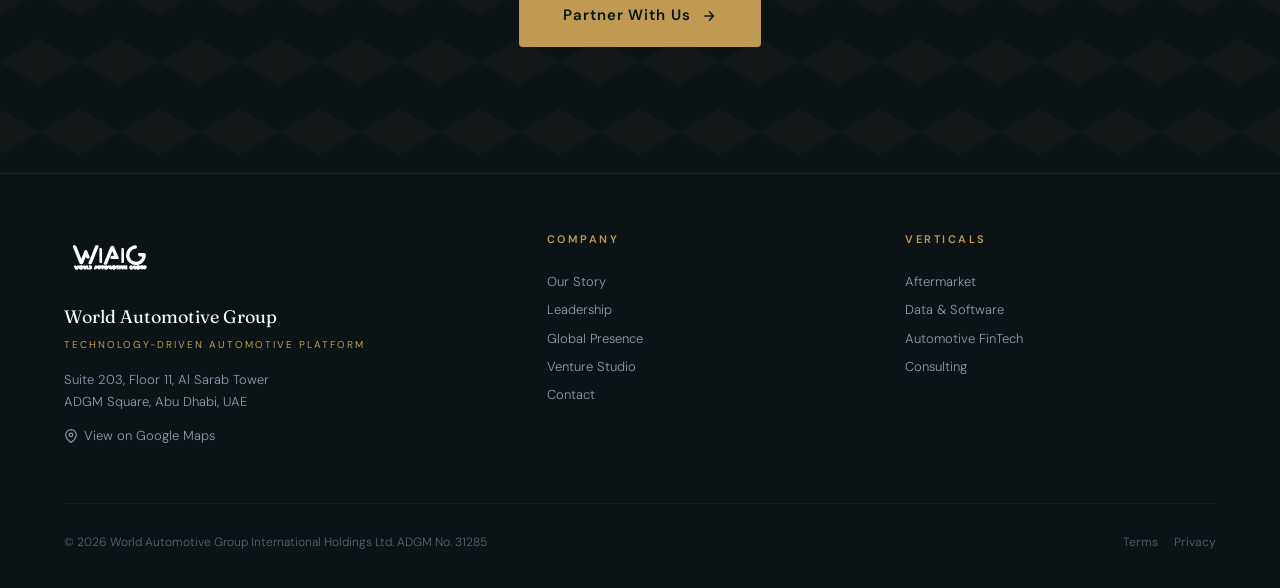
==== commit aff2e217: "Clarify: remove jargon, standardize CTAs, and fix inconsistent terminology Replace generic "Expertis" ====
--- a/index.html
+++ b/index.html
@@ -401,7 +401,7 @@
     <button class="nav-toggle" id="navToggle" aria-label="Open menu" aria-expanded="false"><span></span><span></span><span></span></button>
     <div class="nav-links" id="navLinks">
       <a href="index.html">Home</a>
-      <a href="about.html">Story</a>
+      <a href="about.html">Our Story</a>
       <a href="aftermarket.html">Aftermarket</a>
       <a href="data-software.html">Data &amp; Software</a>
       <div class="nav-dropdown">
@@ -433,7 +433,7 @@
       Building the Technology Backbone of the <em>Automotive Economy</em>
     </h1>
     <p class="hero-sub">
-      Proprietary data, AI, and integrated software combined with a venture-studio model &mdash; launching, scaling, and compounding automotive businesses across MENA and North America.
+      Proprietary data, AI, and integrated software combined with a venture-studio model &mdash; launching, scaling, and compounding automotive businesses across the Middle East, Africa, and North America.
     </p>
     <div class="hero-btns">
       <a href="contact.html" class="btn-primary">
@@ -479,9 +479,9 @@
     <div class="two-col">
       <div class="reveal">
         <span class="label">Who We Are</span>
-        <h2 class="section-heading">Expertise Meets <span class="text-gold">Innovation</span></h2>
+        <h2 class="section-heading">40 Years of Doing, <span class="text-gold">Now Scaled by Technology</span></h2>
         <p class="section-subhead" style="max-width:none">
-          World Automotive Group is a technology-driven automotive platform incorporated at ADGM in 2025. We combine 40+ years of hard-won automotive expertise with a new professional leadership team, a venture-studio model, and AI at the core of every product and operating decision.
+          World Automotive Group is a technology-driven automotive platform headquartered in Abu Dhabi. We combine 40+ years of hands-on automotive expertise with a new leadership team, a venture-studio model, and AI at the core of every product and operating decision.
         </p>
         <div style="margin-top: var(--space-xl);">
           <a href="about.html" class="btn-arrow">
@@ -573,7 +573,7 @@
       <span class="label reveal">Our Verticals</span>
       <h2 class="section-heading reveal reveal-delay-1">Four Integrated Business Lines</h2>
       <p class="section-subhead reveal reveal-delay-2">
-        Each vertical is technology-enabled and designed to compound data and network effects across the group.
+        Each business line is technology-enabled &mdash; and designed so that every venture makes the others stronger.
       </p>
     </div>
 
@@ -610,8 +610,11 @@
           <svg width="24" height="24" fill="none" stroke="var(--gold)" stroke-width="1.5" viewBox="0 0 24 24"><rect x="2" y="5" width="20" height="14" rx="2"/><path d="M2 10h20"/></svg>
         </div>
         <div class="vertical-title">Automotive FinTech</div>
-        <p class="vertical-desc">Digital-first brokerage for financing and insurance &mdash; B2B and B2C. Building what doesn&rsquo;t yet exist in the region.</p>
-        <span class="btn-arrow">Learn More</span>
+        <p class="vertical-desc">Digital-first brokerage for vehicle financing and insurance &mdash; for businesses and consumers. Building what doesn&rsquo;t yet exist in the region.</p>
+        <span class="btn-arrow">
+          Explore
+          <svg width="16" height="16" fill="none" stroke="currentColor" stroke-width="2" viewBox="0 0 24 24"><path d="M5 12h14m-7-7 7 7-7 7"/></svg>
+        </span>
       </a>
 
       <!-- Consulting -->
@@ -620,8 +623,11 @@
           <svg width="24" height="24" fill="none" stroke="var(--gold)" stroke-width="1.5" viewBox="0 0 24 24"><path d="M2 3h6a4 4 0 0 1 4 4v14a3 3 0 0 0-3-3H2z"/><path d="M22 3h-6a4 4 0 0 0-4 4v14a3 3 0 0 1 3-3h7z"/></svg>
         </div>
         <div class="vertical-title">Consulting</div>
-        <p class="vertical-desc">The system that captures what World Automotive Group learns and turns it into repeatable playbooks, training, and cross-vertical improvement loops.</p>
-        <span class="btn-arrow">Learn More</span>
+        <p class="vertical-desc">The system that captures what WAG learns and turns it into repeatable playbooks, training, and improvement cycles across the group.</p>
+        <span class="btn-arrow">
+          Explore
+          <svg width="16" height="16" fill="none" stroke="currentColor" stroke-width="2" viewBox="0 0 24 24"><path d="M5 12h14m-7-7 7 7-7 7"/></svg>
+        </span>
       </a>
     </div>
   </div>
@@ -634,7 +640,7 @@
     <div class="two-col" style="align-items: center;">
       <div class="reveal">
         <span class="label">Featured Vertical</span>
-        <h2 class="section-heading text-white">Aftermarket Solutions &mdash; <span class="text-gold">Scaling Across GCC &amp; MEA</span></h2>
+        <h2 class="section-heading text-white">Aftermarket Solutions &mdash; <span class="text-gold">Scaling Across the Middle East &amp; Africa</span></h2>
         <p style="font-size: 17px; color: var(--silver); font-weight: 300; line-height: 1.7; margin-bottom: 32px;">
           20+ years of proven quick service operations, now expanding through strategic fuel retail partnerships. FastTrack and ExpressFit deliver scalable, capital-efficient vehicle service across the region.
         </p>
@@ -649,7 +655,7 @@
           </div>
           <div style="display: flex; align-items: center; gap: 12px;">
             <svg width="20" height="20" fill="var(--gold)" viewBox="0 0 24 24"><path d="M9 16.17L4.83 12l-1.42 1.41L9 19 21 7l-1.41-1.41z"/></svg>
-            <span style="color: var(--silver); font-size: 15px; font-weight: 300;">100+ target locations across 10 MEA countries by 2028</span>
+            <span style="color: var(--silver); font-size: 15px; font-weight: 300;">100+ target locations across 10 countries by 2028</span>
           </div>
         </div>
         <a href="aftermarket.html" class="btn-primary">
@@ -728,7 +734,7 @@
   <div class="container">
     <div class="section-header-center" style="margin-bottom: var(--space-xl);">
       <span class="label reveal">Ecosystem</span>
-      <h2 class="section-heading reveal reveal-delay-1" style="font-size: clamp(24px, 3vw, 36px);">Trusted Partnerships Across the Value Chain</h2>
+      <h2 class="section-heading reveal reveal-delay-1" style="font-size: clamp(24px, 3vw, 36px);">Companies We Work With</h2>
     </div>
     <div class="partners-strip reveal reveal-delay-2">
       <span class="partner-name">Emarat</span>
@@ -773,8 +779,8 @@
             <div class="mini-stat-label">Countries with Presence</div>
           </div>
           <div class="mini-stat">
-            <div class="mini-stat-num">API</div>
-            <div class="mini-stat-label">First Architecture</div>
+            <div class="mini-stat-num">3</div>
+            <div class="mini-stat-label">Software Companies</div>
           </div>
         </div>
       </div>
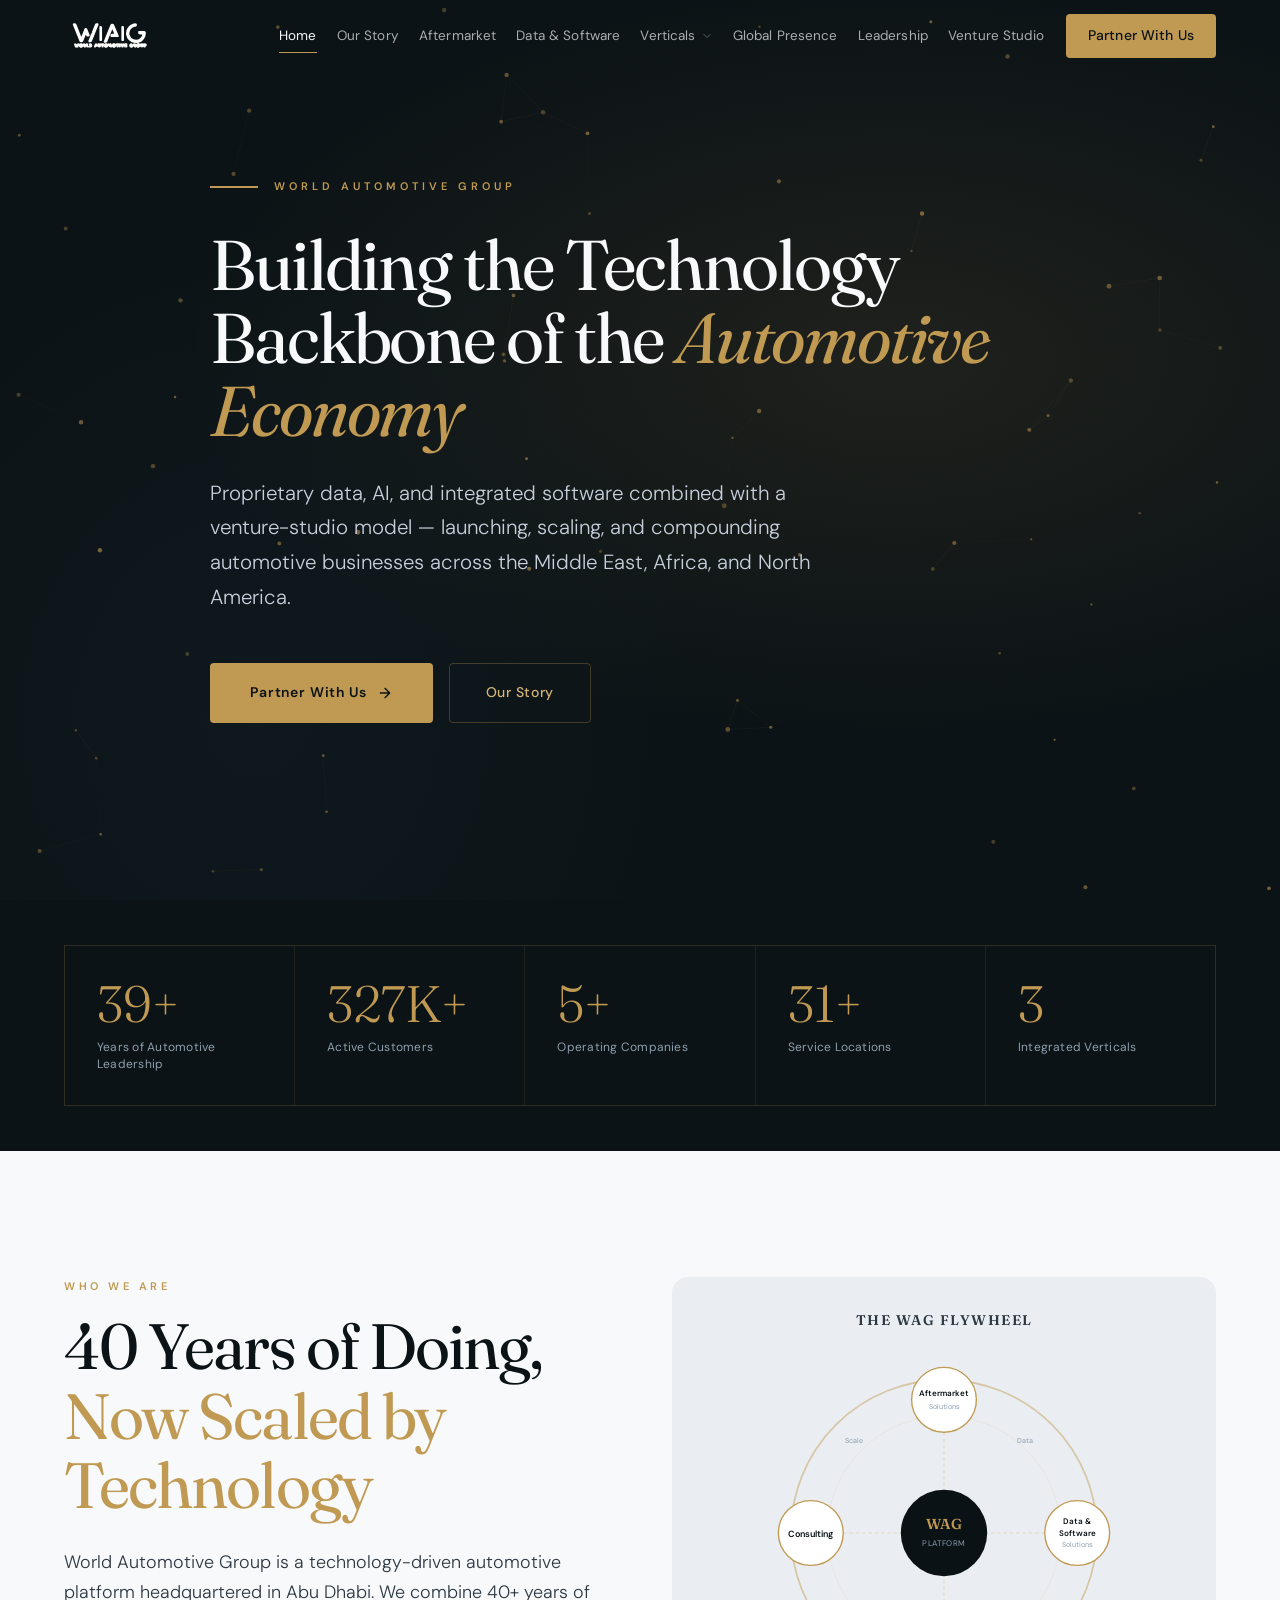
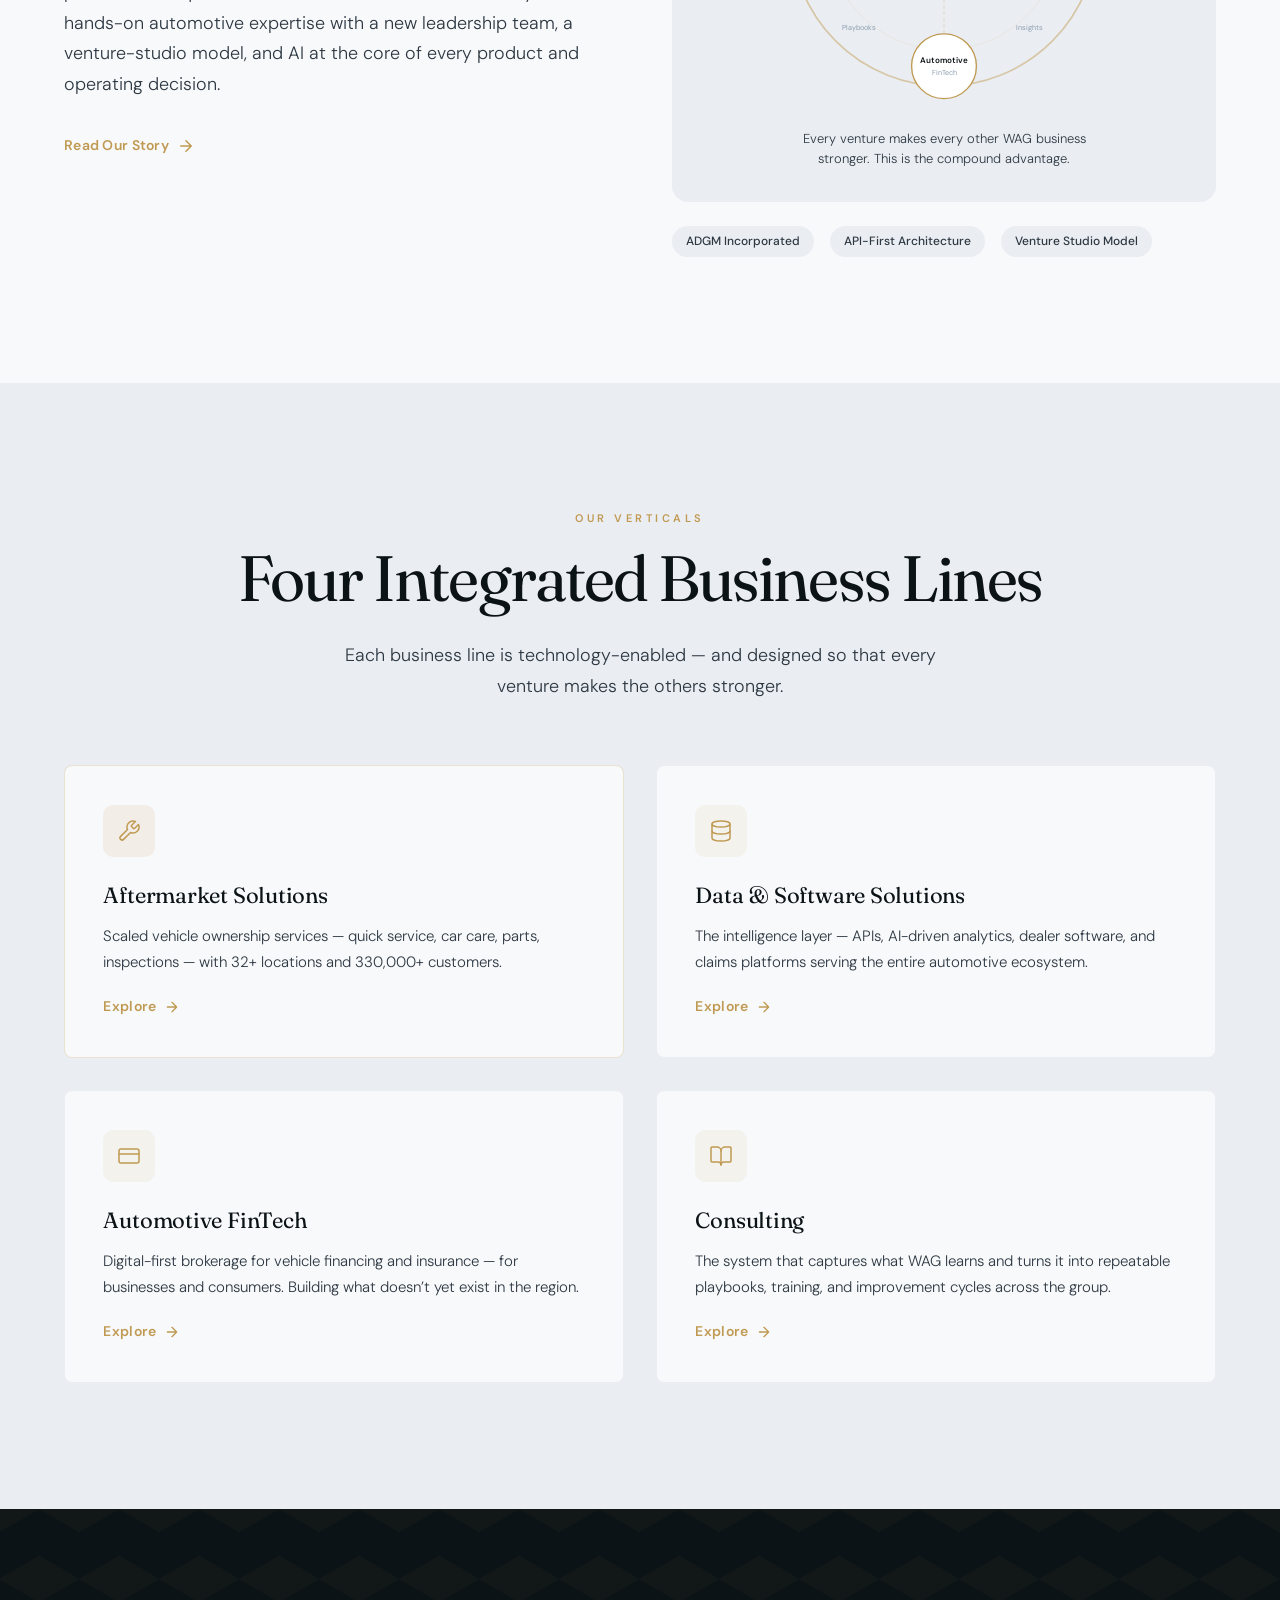
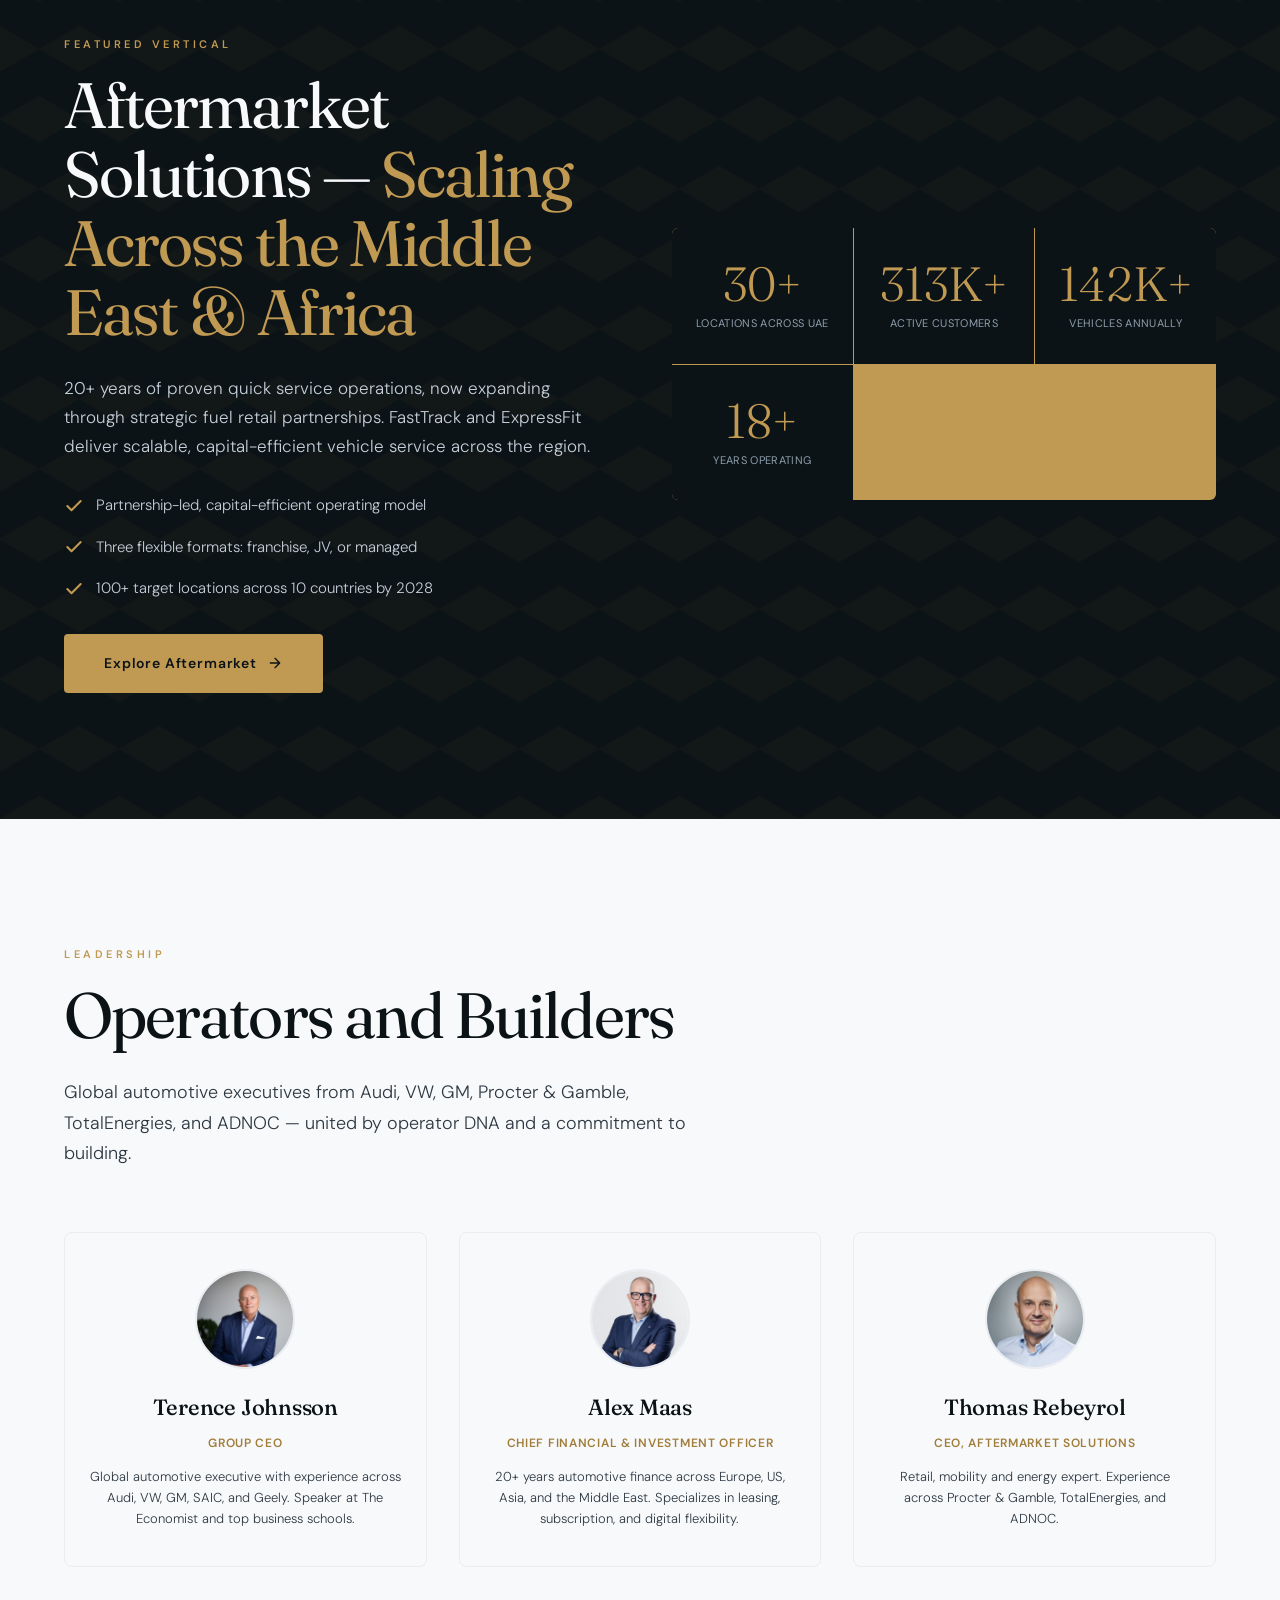
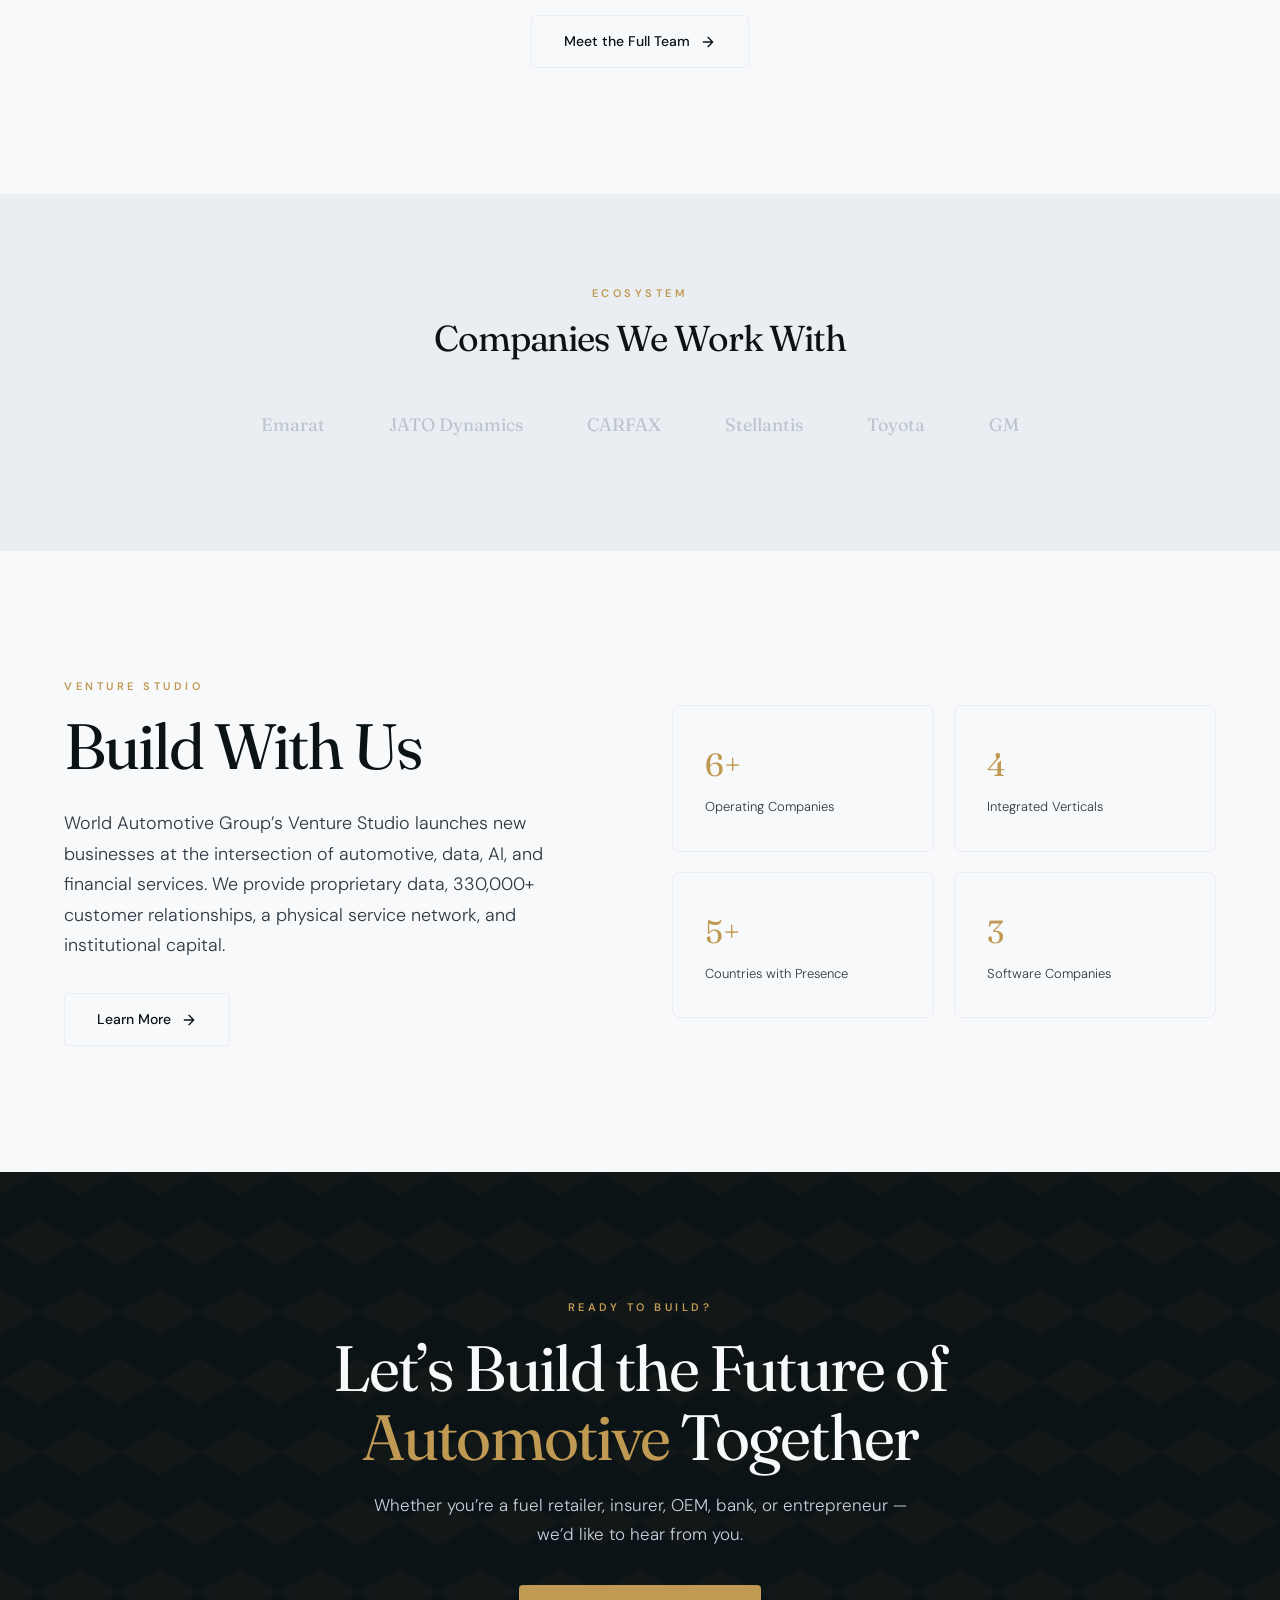
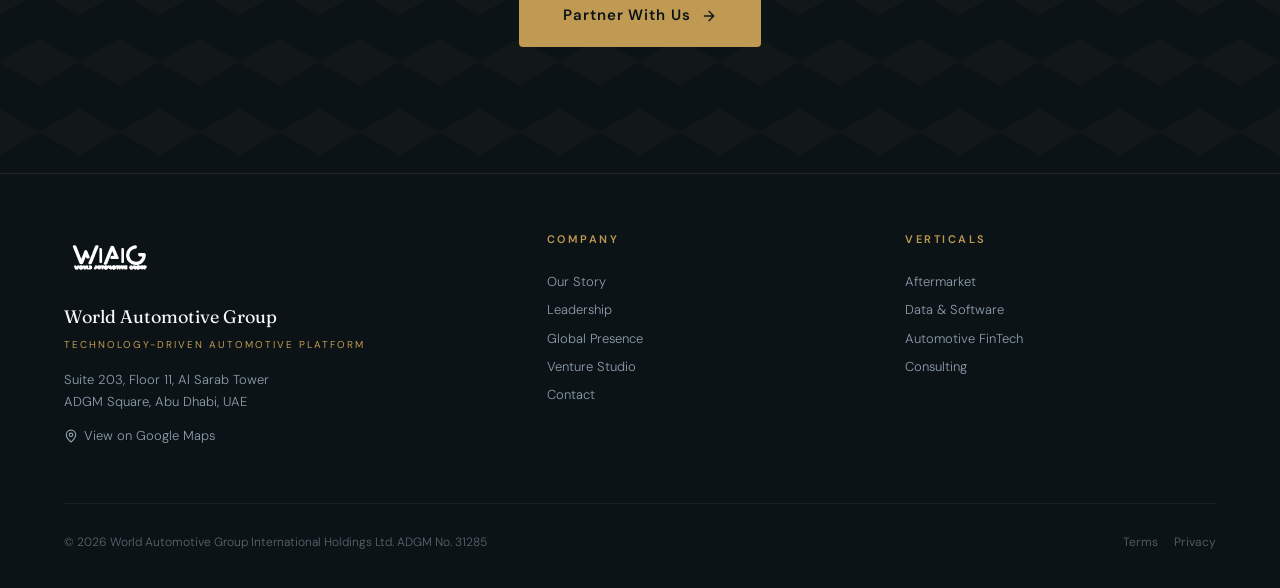
==== commit 7394fdd4: "Icons: upgrade to Lucide v2 with round caps across all pages Add stroke-linecap/linejoin round to al" ====
--- a/index.html
+++ b/index.html
@@ -405,7 +405,7 @@
       <a href="aftermarket.html">Aftermarket</a>
       <a href="data-software.html">Data &amp; Software</a>
       <div class="nav-dropdown">
-        <button class="nav-dropdown-toggle" aria-haspopup="true" aria-expanded="false">Verticals <svg width="12" height="12" viewBox="0 0 24 24" fill="none" stroke="currentColor" stroke-width="2"><polyline points="6 9 12 15 18 9"/></svg></button>
+        <button class="nav-dropdown-toggle" aria-haspopup="true" aria-expanded="false">Verticals <svg width="12" height="12" viewBox="0 0 24 24" fill="none" stroke="currentColor" stroke-width="2" stroke-linecap="round" stroke-linejoin="round"><path d="m6 9 6 6 6-6"/></svg></button>
         <div class="nav-dropdown-menu">
           <a href="aftermarket.html">Aftermarket</a>
           <a href="data-software.html">Data &amp; Software</a>
@@ -438,7 +438,7 @@
     <div class="hero-btns">
       <a href="contact.html" class="btn-primary">
         Partner With Us
-        <svg width="16" height="16" fill="none" stroke="currentColor" stroke-width="2" viewBox="0 0 24 24"><path d="M5 12h14m-7-7 7 7-7 7"/></svg>
+        <svg width="16" height="16" fill="none" stroke="currentColor" stroke-width="2" stroke-linecap="round" stroke-linejoin="round" viewBox="0 0 24 24"><path d="M5 12h14m-7-7 7 7-7 7"/></svg>
       </a>
       <a href="about.html" class="btn-secondary">Our Story</a>
     </div>
@@ -486,7 +486,7 @@
         <div style="margin-top: var(--space-xl);">
           <a href="about.html" class="btn-arrow">
             Read Our Story
-            <svg width="18" height="18" fill="none" stroke="currentColor" stroke-width="2" viewBox="0 0 24 24"><path d="M5 12h14m-7-7 7 7-7 7"/></svg>
+            <svg width="18" height="18" fill="none" stroke="currentColor" stroke-width="2" stroke-linecap="round" stroke-linejoin="round" viewBox="0 0 24 24"><path d="M5 12h14m-7-7 7 7-7 7"/></svg>
           </a>
         </div>
       </div>
@@ -581,52 +581,52 @@
       <!-- Aftermarket -->
       <a href="aftermarket.html" class="vertical-card featured reveal reveal-delay-1" style="text-decoration:none;">
         <div class="vertical-icon">
-          <svg width="24" height="24" fill="none" stroke="var(--gold)" stroke-width="1.5" viewBox="0 0 24 24"><path d="M14.7 6.3a1 1 0 0 0 0 1.4l1.6 1.6a1 1 0 0 0 1.4 0l3.77-3.77a6 6 0 0 1-7.94 7.94l-6.91 6.91a2.12 2.12 0 0 1-3-3l6.91-6.91a6 6 0 0 1 7.94-7.94l-3.76 3.76z"/></svg>
+          <svg width="24" height="24" fill="none" stroke="var(--gold)" stroke-width="1.5" stroke-linecap="round" stroke-linejoin="round" viewBox="0 0 24 24"><path d="M14.7 6.3a1 1 0 0 0 0 1.4l1.6 1.6a1 1 0 0 0 1.4 0l3.77-3.77a6 6 0 0 1-7.94 7.94l-6.91 6.91a2.12 2.12 0 0 1-3-3l6.91-6.91a6 6 0 0 1 7.94-7.94l-3.76 3.76z"/></svg>
         </div>
         <div class="vertical-title">Aftermarket Solutions</div>
         <p class="vertical-desc">Scaled vehicle ownership services &mdash; quick service, car care, parts, inspections &mdash; with 32+ locations and 330,000+ customers.</p>
         <span class="btn-arrow">
           Explore
-          <svg width="16" height="16" fill="none" stroke="currentColor" stroke-width="2" viewBox="0 0 24 24"><path d="M5 12h14m-7-7 7 7-7 7"/></svg>
+          <svg width="16" height="16" fill="none" stroke="currentColor" stroke-width="2" stroke-linecap="round" stroke-linejoin="round" viewBox="0 0 24 24"><path d="M5 12h14m-7-7 7 7-7 7"/></svg>
         </span>
       </a>
 
       <!-- Data & Software -->
       <a href="data-software.html" class="vertical-card reveal reveal-delay-2" style="text-decoration:none;">
         <div class="vertical-icon">
-          <svg width="24" height="24" fill="none" stroke="var(--gold)" stroke-width="1.5" viewBox="0 0 24 24"><ellipse cx="12" cy="5" rx="9" ry="3"/><path d="M21 12c0 1.66-4 3-9 3s-9-1.34-9-3"/><path d="M3 5v14c0 1.66 4 3 9 3s9-1.34 9-3V5"/></svg>
+          <svg width="24" height="24" fill="none" stroke="var(--gold)" stroke-width="1.5" stroke-linecap="round" stroke-linejoin="round" viewBox="0 0 24 24"><ellipse cx="12" cy="5" rx="9" ry="3"/><path d="M3 5v14c0 1.66 4 3 9 3s9-1.34 9-3V5"/><path d="M3 12c0 1.66 4 3 9 3s9-1.34 9-3"/></svg>
         </div>
         <div class="vertical-title">Data &amp; Software Solutions</div>
         <p class="vertical-desc">The intelligence layer &mdash; APIs, AI-driven analytics, dealer software, and claims platforms serving the entire automotive ecosystem.</p>
         <span class="btn-arrow">
           Explore
-          <svg width="16" height="16" fill="none" stroke="currentColor" stroke-width="2" viewBox="0 0 24 24"><path d="M5 12h14m-7-7 7 7-7 7"/></svg>
+          <svg width="16" height="16" fill="none" stroke="currentColor" stroke-width="2" stroke-linecap="round" stroke-linejoin="round" viewBox="0 0 24 24"><path d="M5 12h14m-7-7 7 7-7 7"/></svg>
         </span>
       </a>
 
       <!-- Fintech -->
       <a href="fintech.html" class="vertical-card reveal reveal-delay-3" style="text-decoration:none;">
         <div class="vertical-icon">
-          <svg width="24" height="24" fill="none" stroke="var(--gold)" stroke-width="1.5" viewBox="0 0 24 24"><rect x="2" y="5" width="20" height="14" rx="2"/><path d="M2 10h20"/></svg>
+          <svg width="24" height="24" fill="none" stroke="var(--gold)" stroke-width="1.5" stroke-linecap="round" stroke-linejoin="round" viewBox="0 0 24 24"><rect x="2" y="5" width="20" height="14" rx="2"/><path d="M2 10h20"/></svg>
         </div>
         <div class="vertical-title">Automotive FinTech</div>
         <p class="vertical-desc">Digital-first brokerage for vehicle financing and insurance &mdash; for businesses and consumers. Building what doesn&rsquo;t yet exist in the region.</p>
         <span class="btn-arrow">
           Explore
-          <svg width="16" height="16" fill="none" stroke="currentColor" stroke-width="2" viewBox="0 0 24 24"><path d="M5 12h14m-7-7 7 7-7 7"/></svg>
+          <svg width="16" height="16" fill="none" stroke="currentColor" stroke-width="2" stroke-linecap="round" stroke-linejoin="round" viewBox="0 0 24 24"><path d="M5 12h14m-7-7 7 7-7 7"/></svg>
         </span>
       </a>
 
       <!-- Consulting -->
       <a href="consulting.html" class="vertical-card reveal reveal-delay-4" style="text-decoration:none;">
         <div class="vertical-icon">
-          <svg width="24" height="24" fill="none" stroke="var(--gold)" stroke-width="1.5" viewBox="0 0 24 24"><path d="M2 3h6a4 4 0 0 1 4 4v14a3 3 0 0 0-3-3H2z"/><path d="M22 3h-6a4 4 0 0 0-4 4v14a3 3 0 0 1 3-3h7z"/></svg>
+          <svg width="24" height="24" fill="none" stroke="var(--gold)" stroke-width="1.5" stroke-linecap="round" stroke-linejoin="round" viewBox="0 0 24 24"><path d="M12 7v14"/><path d="M3 18a1 1 0 0 1-1-1V4a1 1 0 0 1 1-1h5a4 4 0 0 1 4 4 4 4 0 0 1 4-4h5a1 1 0 0 1 1 1v13a1 1 0 0 1-1 1h-6a3 3 0 0 0-3 3 3 3 0 0 0-3-3z"/></svg>
         </div>
         <div class="vertical-title">Consulting</div>
         <p class="vertical-desc">The system that captures what WAG learns and turns it into repeatable playbooks, training, and improvement cycles across the group.</p>
         <span class="btn-arrow">
           Explore
-          <svg width="16" height="16" fill="none" stroke="currentColor" stroke-width="2" viewBox="0 0 24 24"><path d="M5 12h14m-7-7 7 7-7 7"/></svg>
+          <svg width="16" height="16" fill="none" stroke="currentColor" stroke-width="2" stroke-linecap="round" stroke-linejoin="round" viewBox="0 0 24 24"><path d="M5 12h14m-7-7 7 7-7 7"/></svg>
         </span>
       </a>
     </div>
@@ -646,21 +646,21 @@
         </p>
         <div style="display: flex; flex-direction: column; gap: 16px; margin-bottom: 32px;">
           <div style="display: flex; align-items: center; gap: 12px;">
-            <svg width="20" height="20" fill="var(--gold)" viewBox="0 0 24 24"><path d="M9 16.17L4.83 12l-1.42 1.41L9 19 21 7l-1.41-1.41z"/></svg>
+            <svg width="20" height="20" fill="none" stroke="var(--gold)" stroke-width="2.5" stroke-linecap="round" stroke-linejoin="round" viewBox="0 0 24 24"><path d="M20 6 9 17l-5-5"/></svg>
             <span style="color: var(--silver); font-size: 15px; font-weight: 300;">Partnership-led, capital-efficient operating model</span>
           </div>
           <div style="display: flex; align-items: center; gap: 12px;">
-            <svg width="20" height="20" fill="var(--gold)" viewBox="0 0 24 24"><path d="M9 16.17L4.83 12l-1.42 1.41L9 19 21 7l-1.41-1.41z"/></svg>
+            <svg width="20" height="20" fill="none" stroke="var(--gold)" stroke-width="2.5" stroke-linecap="round" stroke-linejoin="round" viewBox="0 0 24 24"><path d="M20 6 9 17l-5-5"/></svg>
             <span style="color: var(--silver); font-size: 15px; font-weight: 300;">Three flexible formats: franchise, JV, or managed</span>
           </div>
           <div style="display: flex; align-items: center; gap: 12px;">
-            <svg width="20" height="20" fill="var(--gold)" viewBox="0 0 24 24"><path d="M9 16.17L4.83 12l-1.42 1.41L9 19 21 7l-1.41-1.41z"/></svg>
+            <svg width="20" height="20" fill="none" stroke="var(--gold)" stroke-width="2.5" stroke-linecap="round" stroke-linejoin="round" viewBox="0 0 24 24"><path d="M20 6 9 17l-5-5"/></svg>
             <span style="color: var(--silver); font-size: 15px; font-weight: 300;">100+ target locations across 10 countries by 2028</span>
           </div>
         </div>
         <a href="aftermarket.html" class="btn-primary">
           Explore Aftermarket
-          <svg width="16" height="16" fill="none" stroke="currentColor" stroke-width="2" viewBox="0 0 24 24"><path d="M5 12h14m-7-7 7 7-7 7"/></svg>
+          <svg width="16" height="16" fill="none" stroke="currentColor" stroke-width="2" stroke-linecap="round" stroke-linejoin="round" viewBox="0 0 24 24"><path d="M5 12h14m-7-7 7 7-7 7"/></svg>
         </a>
       </div>
 
@@ -723,7 +723,7 @@
     <div class="section-footer-action">
       <a href="leadership.html" class="btn-outline-dark">
         Meet the Full Team
-        <svg width="16" height="16" fill="none" stroke="currentColor" stroke-width="2" viewBox="0 0 24 24"><path d="M5 12h14m-7-7 7 7-7 7"/></svg>
+        <svg width="16" height="16" fill="none" stroke="currentColor" stroke-width="2" stroke-linecap="round" stroke-linejoin="round" viewBox="0 0 24 24"><path d="M5 12h14m-7-7 7 7-7 7"/></svg>
       </a>
     </div>
   </div>
@@ -760,7 +760,7 @@
         <div style="margin-top: var(--space-xl);">
           <a href="venture-studio.html" class="btn-outline-dark">
             Learn More
-            <svg width="16" height="16" fill="none" stroke="currentColor" stroke-width="2" viewBox="0 0 24 24"><path d="M5 12h14m-7-7 7 7-7 7"/></svg>
+            <svg width="16" height="16" fill="none" stroke="currentColor" stroke-width="2" stroke-linecap="round" stroke-linejoin="round" viewBox="0 0 24 24"><path d="M5 12h14m-7-7 7 7-7 7"/></svg>
           </a>
         </div>
       </div>
@@ -802,7 +802,7 @@
     <div class="reveal reveal-delay-3">
       <a href="contact.html" class="btn-primary" style="font-size: 15px; padding: 18px 44px;">
         Partner With Us
-        <svg width="16" height="16" fill="none" stroke="currentColor" stroke-width="2" viewBox="0 0 24 24"><path d="M5 12h14m-7-7 7 7-7 7"/></svg>
+        <svg width="16" height="16" fill="none" stroke="currentColor" stroke-width="2" stroke-linecap="round" stroke-linejoin="round" viewBox="0 0 24 24"><path d="M5 12h14m-7-7 7 7-7 7"/></svg>
       </a>
     </div>
   </div>
@@ -822,7 +822,7 @@
         </div>
         <div class="footer-address">
           <a href="https://maps.google.com/?q=Al+Sarab+Tower+ADGM+Square+Abu+Dhabi" target="_blank" rel="noopener">
-            <svg width="14" height="14" viewBox="0 0 24 24" fill="none" stroke="currentColor" stroke-width="2"><path d="M21 10c0 7-9 13-9 13s-9-6-9-13a9 9 0 0 1 18 0z"/><circle cx="12" cy="10" r="3"/></svg>
+            <svg width="14" height="14" viewBox="0 0 24 24" fill="none" stroke="currentColor" stroke-width="2" stroke-linecap="round" stroke-linejoin="round"><path d="M20 10c0 4.993-5.539 10.193-7.399 11.799a1 1 0 0 1-1.202 0C9.539 20.193 4 14.993 4 10a8 8 0 0 1 16 0"/><circle cx="12" cy="10" r="3"/></svg>
             View on Google Maps
           </a>
         </div>
